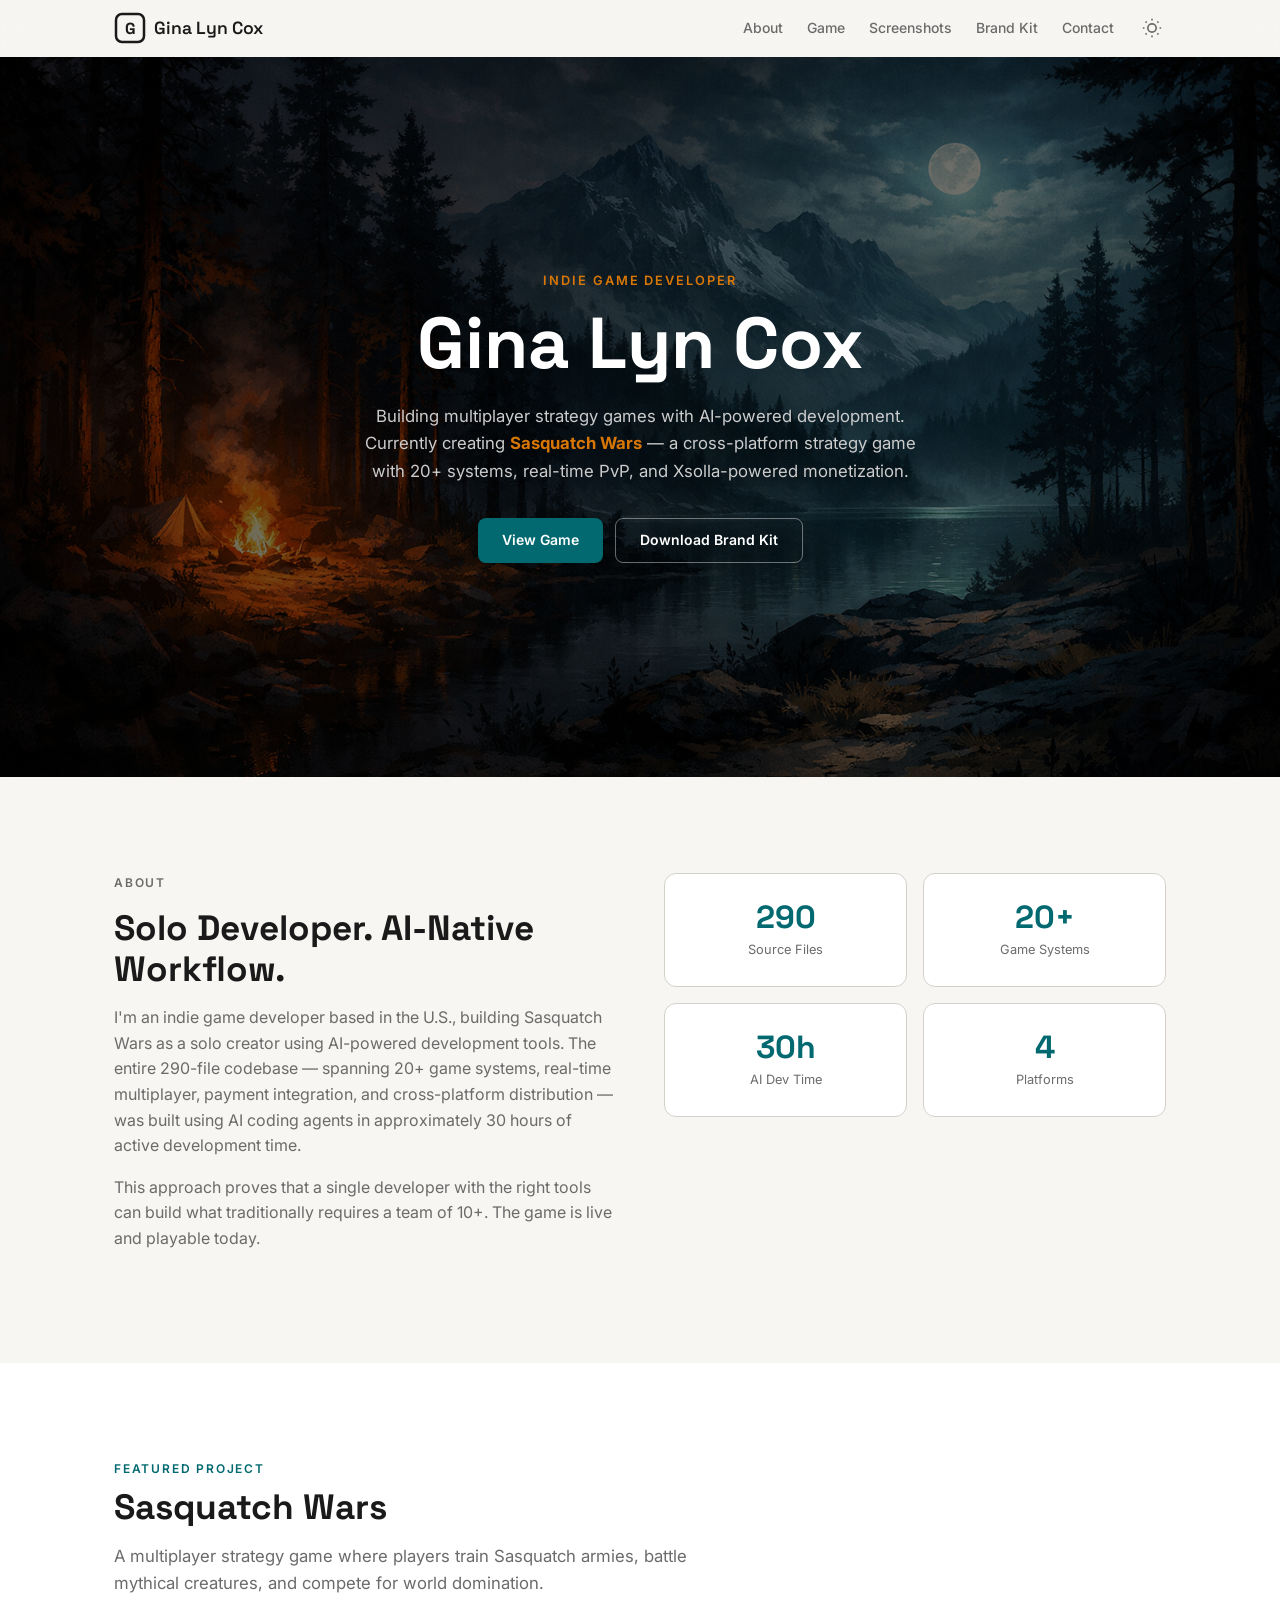
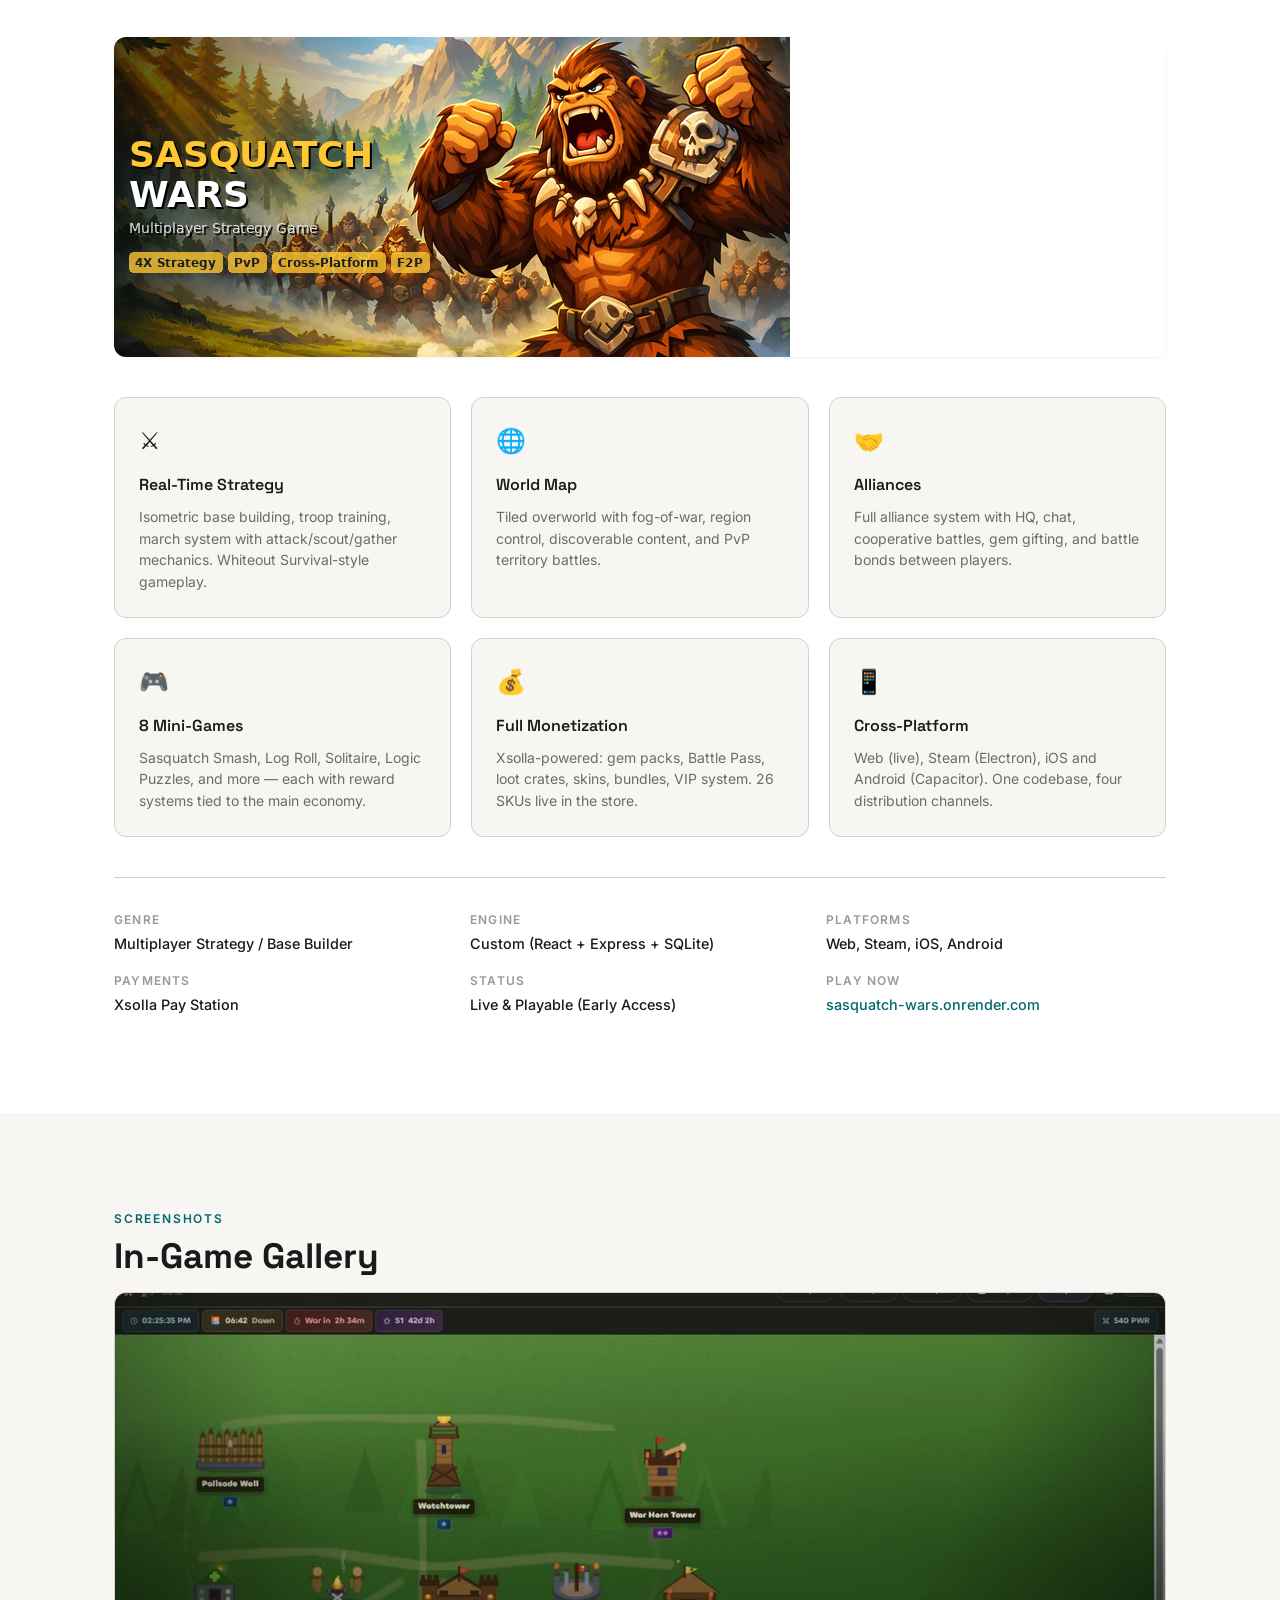
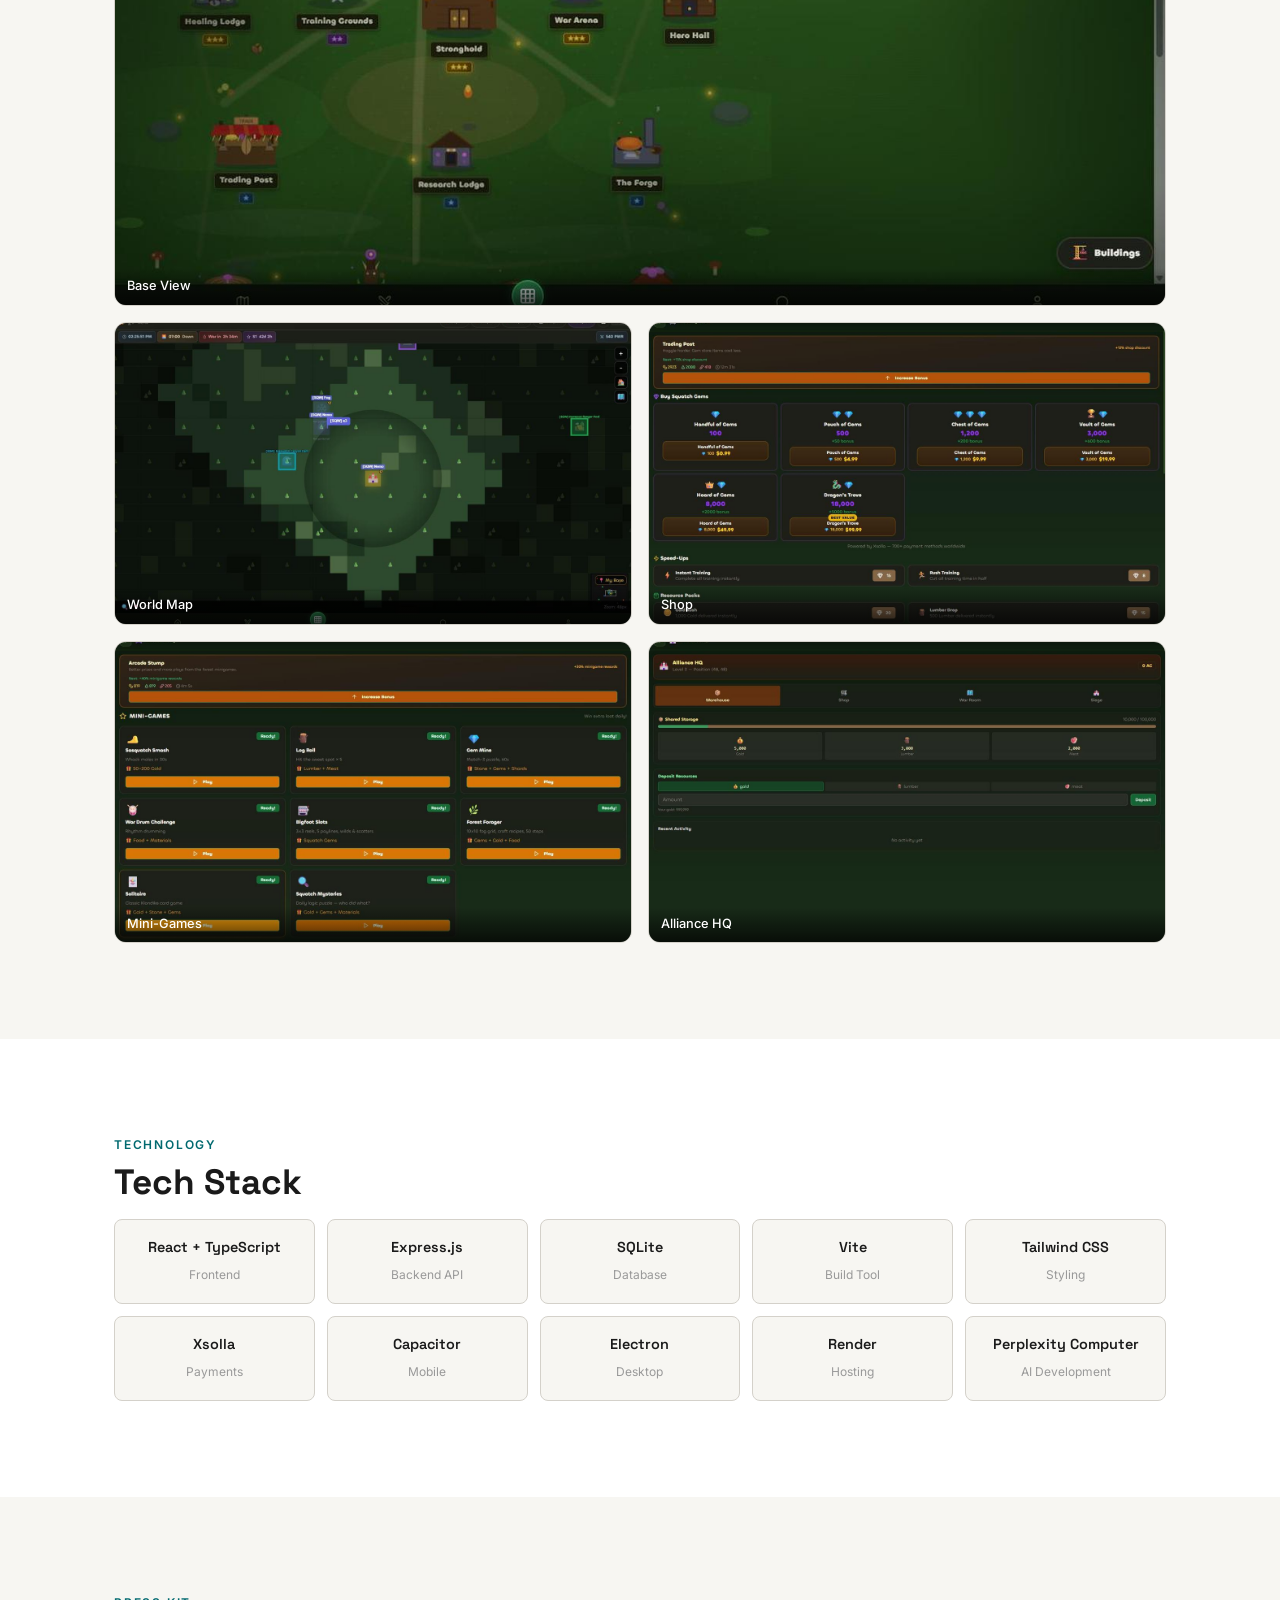
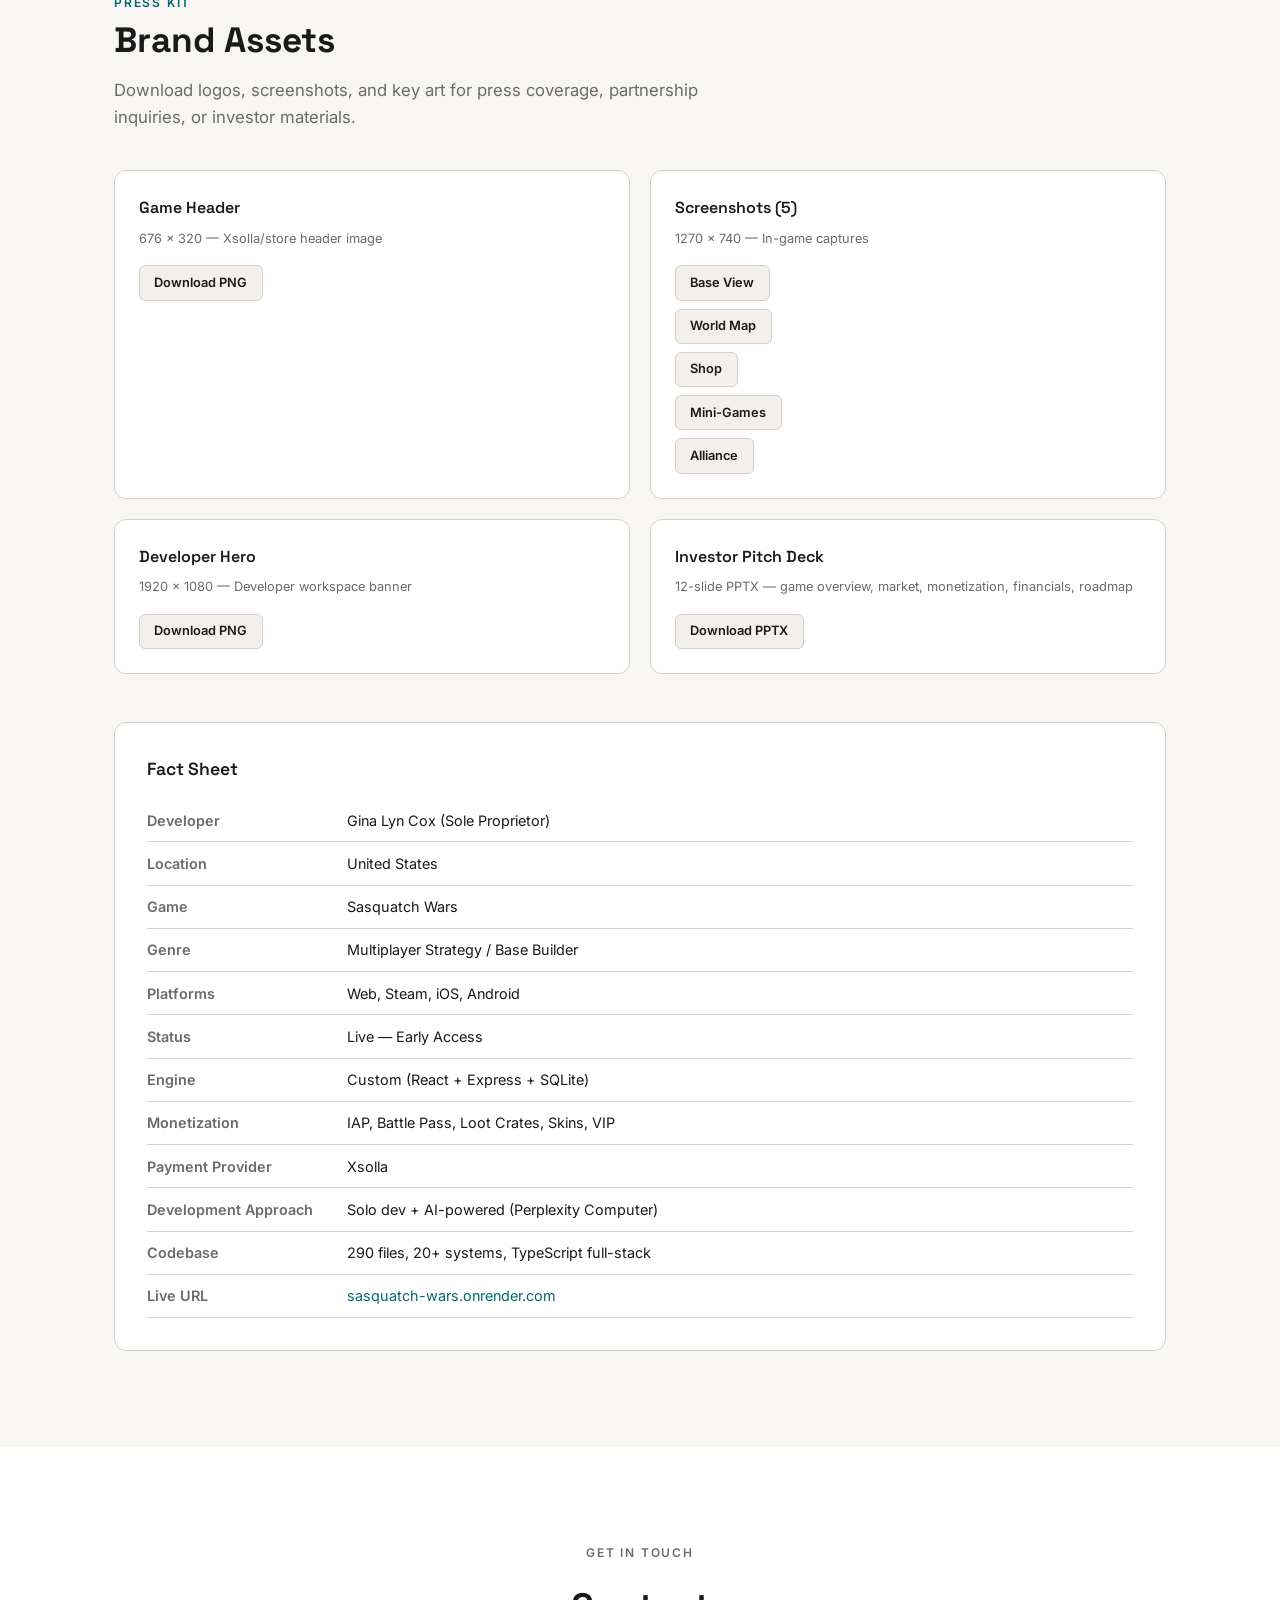
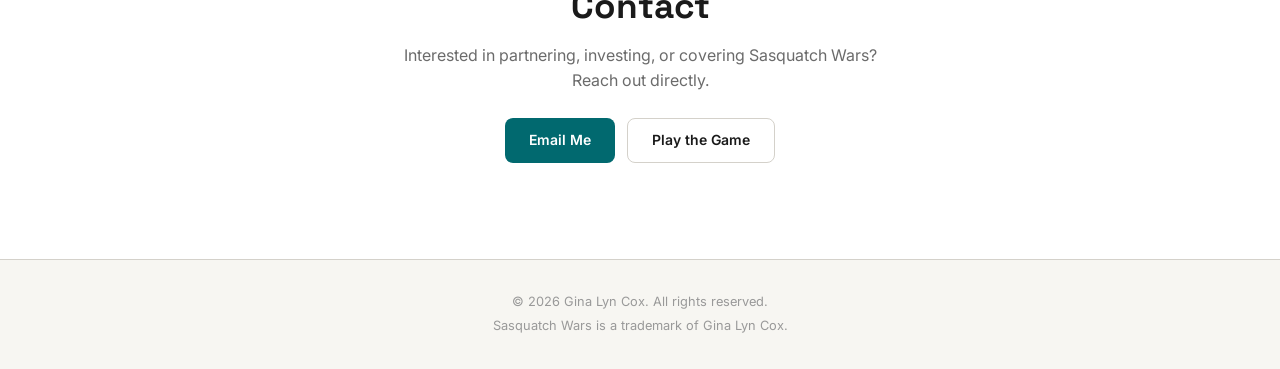
==== index.html @ 0f2174ca "Initial commit: Gina Lyn Cox developer page with brand kit and pitch deck" ====
<!DOCTYPE html>
<html lang="en" data-theme="dark">
<head>
  <meta charset="UTF-8">
  <meta name="viewport" content="width=device-width, initial-scale=1.0">
  <title>Gina Lyn Cox — Indie Game Developer</title>
  <meta name="description" content="Solo indie game developer building Sasquatch Wars — a multiplayer strategy game powered by AI-driven development. Press kit, brand assets, and game info.">
  <meta property="og:title" content="Gina Lyn Cox — Indie Game Developer">
  <meta property="og:description" content="Solo indie game developer building Sasquatch Wars — a multiplayer strategy game powered by AI-driven development.">
  <meta property="og:image" content="assets/hero.png">
  <meta property="og:type" content="website">
  <link rel="preconnect" href="https://fonts.googleapis.com">
  <link rel="preconnect" href="https://fonts.gstatic.com" crossorigin>
  <link href="https://fonts.googleapis.com/css2?family=Space+Grotesk:wght@400;500;600;700&family=Inter:wght@400;500;600&display=swap" rel="stylesheet">
  <link rel="stylesheet" href="style.css">
</head>
<body>

  <!-- Header -->
  <header class="header" id="header">
    <div class="header-inner">
      <a href="#" class="logo">
        <svg width="32" height="32" viewBox="0 0 32 32" fill="none" aria-label="Gina Lyn Cox logo">
          <rect x="2" y="2" width="28" height="28" rx="6" stroke="currentColor" stroke-width="2.5"/>
          <text x="16" y="22" text-anchor="middle" fill="currentColor" font-family="'Space Grotesk', sans-serif" font-weight="700" font-size="16">G</text>
        </svg>
        <span>Gina Lyn Cox</span>
      </a>
      <nav class="nav">
        <a href="#about">About</a>
        <a href="#game">Game</a>
        <a href="#screenshots">Screenshots</a>
        <a href="#brand">Brand Kit</a>
        <a href="#contact">Contact</a>
      </nav>
      <button class="theme-toggle" data-theme-toggle aria-label="Switch to light mode">
        <svg width="20" height="20" viewBox="0 0 24 24" fill="none" stroke="currentColor" stroke-width="2"><circle cx="12" cy="12" r="5"/><path d="M12 1v2M12 21v2M4.22 4.22l1.42 1.42M18.36 18.36l1.42 1.42M1 12h2M21 12h2M4.22 19.78l1.42-1.42M18.36 5.64l1.42-1.42"/></svg>
      </button>
      <button class="mobile-menu-btn" aria-label="Toggle menu" onclick="document.querySelector('.nav').classList.toggle('nav--open')">
        <svg width="24" height="24" viewBox="0 0 24 24" fill="none" stroke="currentColor" stroke-width="2"><path d="M3 12h18M3 6h18M3 18h18"/></svg>
      </button>
    </div>
  </header>

  <!-- Hero -->
  <section class="hero">
    <div class="hero-bg">
      <img src="assets/hero.png" alt="Game development workspace" loading="eager">
    </div>
    <div class="hero-content">
      <p class="hero-label">Indie Game Developer</p>
      <h1>Gina Lyn Cox</h1>
      <p class="hero-sub">Building multiplayer strategy games with AI-powered development. Currently creating <strong>Sasquatch Wars</strong> — a cross-platform strategy game with 20+ systems, real-time PvP, and Xsolla-powered monetization.</p>
      <div class="hero-actions">
        <a href="#game" class="btn btn-primary">View Game</a>
        <a href="#brand" class="btn btn-outline">Download Brand Kit</a>
      </div>
    </div>
  </section>

  <!-- About -->
  <section class="section" id="about">
    <div class="container">
      <div class="section-grid">
        <div>
          <p class="section-label">About</p>
          <h2>Solo Developer. AI-Native Workflow.</h2>
          <p>I'm an indie game developer based in the U.S., building Sasquatch Wars as a solo creator using AI-powered development tools. The entire 290-file codebase — spanning 20+ game systems, real-time multiplayer, payment integration, and cross-platform distribution — was built using AI coding agents in approximately 30 hours of active development time.</p>
          <p>This approach proves that a single developer with the right tools can build what traditionally requires a team of 10+. The game is live and playable today.</p>
        </div>
        <div class="stats-grid">
          <div class="stat-card">
            <span class="stat-number">290</span>
            <span class="stat-label">Source Files</span>
          </div>
          <div class="stat-card">
            <span class="stat-number">20+</span>
            <span class="stat-label">Game Systems</span>
          </div>
          <div class="stat-card">
            <span class="stat-number">30h</span>
            <span class="stat-label">AI Dev Time</span>
          </div>
          <div class="stat-card">
            <span class="stat-number">4</span>
            <span class="stat-label">Platforms</span>
          </div>
        </div>
      </div>
    </div>
  </section>

  <!-- Game -->
  <section class="section section--alt" id="game">
    <div class="container">
      <p class="section-label">Featured Project</p>
      <h2>Sasquatch Wars</h2>
      <p class="section-intro">A multiplayer strategy game where players train Sasquatch armies, battle mythical creatures, and compete for world domination.</p>

      <div class="game-header-img">
        <img src="assets/game-header.png" alt="Sasquatch Wars header art" loading="lazy">
      </div>

      <div class="features-grid">
        <div class="feature-card">
          <div class="feature-icon">&#9876;</div>
          <h3>Real-Time Strategy</h3>
          <p>Isometric base building, troop training, march system with attack/scout/gather mechanics. Whiteout Survival-style gameplay.</p>
        </div>
        <div class="feature-card">
          <div class="feature-icon">&#127760;</div>
          <h3>World Map</h3>
          <p>Tiled overworld with fog-of-war, region control, discoverable content, and PvP territory battles.</p>
        </div>
        <div class="feature-card">
          <div class="feature-icon">&#129309;</div>
          <h3>Alliances</h3>
          <p>Full alliance system with HQ, chat, cooperative battles, gem gifting, and battle bonds between players.</p>
        </div>
        <div class="feature-card">
          <div class="feature-icon">&#127918;</div>
          <h3>8 Mini-Games</h3>
          <p>Sasquatch Smash, Log Roll, Solitaire, Logic Puzzles, and more — each with reward systems tied to the main economy.</p>
        </div>
        <div class="feature-card">
          <div class="feature-icon">&#128176;</div>
          <h3>Full Monetization</h3>
          <p>Xsolla-powered: gem packs, Battle Pass, loot crates, skins, bundles, VIP system. 26 SKUs live in the store.</p>
        </div>
        <div class="feature-card">
          <div class="feature-icon">&#128241;</div>
          <h3>Cross-Platform</h3>
          <p>Web (live), Steam (Electron), iOS and Android (Capacitor). One codebase, four distribution channels.</p>
        </div>
      </div>

      <div class="game-meta">
        <div class="meta-item">
          <span class="meta-label">Genre</span>
          <span>Multiplayer Strategy / Base Builder</span>
        </div>
        <div class="meta-item">
          <span class="meta-label">Engine</span>
          <span>Custom (React + Express + SQLite)</span>
        </div>
        <div class="meta-item">
          <span class="meta-label">Platforms</span>
          <span>Web, Steam, iOS, Android</span>
        </div>
        <div class="meta-item">
          <span class="meta-label">Payments</span>
          <span>Xsolla Pay Station</span>
        </div>
        <div class="meta-item">
          <span class="meta-label">Status</span>
          <span>Live &amp; Playable (Early Access)</span>
        </div>
        <div class="meta-item">
          <span class="meta-label">Play Now</span>
          <a href="https://sasquatch-wars.onrender.com" target="_blank" rel="noopener">sasquatch-wars.onrender.com</a>
        </div>
      </div>
    </div>
  </section>

  <!-- Screenshots -->
  <section class="section" id="screenshots">
    <div class="container">
      <p class="section-label">Screenshots</p>
      <h2>In-Game Gallery</h2>
      <div class="screenshot-grid">
        <div class="screenshot-item screenshot-item--large">
          <img src="assets/xsolla-screenshot-base.png" alt="Isometric base view with buildings" loading="lazy">
          <span class="screenshot-caption">Base View</span>
        </div>
        <div class="screenshot-item">
          <img src="assets/xsolla-screenshot-worldmap.png" alt="World map with fog of war" loading="lazy">
          <span class="screenshot-caption">World Map</span>
        </div>
        <div class="screenshot-item">
          <img src="assets/xsolla-screenshot-shop.png" alt="In-game shop with gem packs" loading="lazy">
          <span class="screenshot-caption">Shop</span>
        </div>
        <div class="screenshot-item">
          <img src="assets/xsolla-screenshot-minigames.png" alt="Mini-games hub" loading="lazy">
          <span class="screenshot-caption">Mini-Games</span>
        </div>
        <div class="screenshot-item">
          <img src="assets/xsolla-screenshot-alliance.png" alt="Alliance headquarters panel" loading="lazy">
          <span class="screenshot-caption">Alliance HQ</span>
        </div>
      </div>
    </div>
  </section>

  <!-- Tech Stack -->
  <section class="section section--alt" id="tech">
    <div class="container">
      <p class="section-label">Technology</p>
      <h2>Tech Stack</h2>
      <div class="tech-grid">
        <div class="tech-item">
          <span class="tech-name">React + TypeScript</span>
          <span class="tech-role">Frontend</span>
        </div>
        <div class="tech-item">
          <span class="tech-name">Express.js</span>
          <span class="tech-role">Backend API</span>
        </div>
        <div class="tech-item">
          <span class="tech-name">SQLite</span>
          <span class="tech-role">Database</span>
        </div>
        <div class="tech-item">
          <span class="tech-name">Vite</span>
          <span class="tech-role">Build Tool</span>
        </div>
        <div class="tech-item">
          <span class="tech-name">Tailwind CSS</span>
          <span class="tech-role">Styling</span>
        </div>
        <div class="tech-item">
          <span class="tech-name">Xsolla</span>
          <span class="tech-role">Payments</span>
        </div>
        <div class="tech-item">
          <span class="tech-name">Capacitor</span>
          <span class="tech-role">Mobile</span>
        </div>
        <div class="tech-item">
          <span class="tech-name">Electron</span>
          <span class="tech-role">Desktop</span>
        </div>
        <div class="tech-item">
          <span class="tech-name">Render</span>
          <span class="tech-role">Hosting</span>
        </div>
        <div class="tech-item">
          <span class="tech-name">Perplexity Computer</span>
          <span class="tech-role">AI Development</span>
        </div>
      </div>
    </div>
  </section>

  <!-- Brand Kit -->
  <section class="section" id="brand">
    <div class="container">
      <p class="section-label">Press Kit</p>
      <h2>Brand Assets</h2>
      <p class="section-intro">Download logos, screenshots, and key art for press coverage, partnership inquiries, or investor materials.</p>

      <div class="brand-grid">
        <div class="brand-card">
          <h3>Game Header</h3>
          <p>676 x 320 — Xsolla/store header image</p>
          <a href="assets/game-header.png" download class="btn btn-sm">Download PNG</a>
        </div>
        <div class="brand-card">
          <h3>Screenshots (5)</h3>
          <p>1270 x 740 — In-game captures</p>
          <a href="assets/xsolla-screenshot-base.png" download class="btn btn-sm">Base View</a>
          <a href="assets/xsolla-screenshot-worldmap.png" download class="btn btn-sm">World Map</a>
          <a href="assets/xsolla-screenshot-shop.png" download class="btn btn-sm">Shop</a>
          <a href="assets/xsolla-screenshot-minigames.png" download class="btn btn-sm">Mini-Games</a>
          <a href="assets/xsolla-screenshot-alliance.png" download class="btn btn-sm">Alliance</a>
        </div>
        <div class="brand-card">
          <h3>Developer Hero</h3>
          <p>1920 x 1080 — Developer workspace banner</p>
          <a href="assets/hero.png" download class="btn btn-sm">Download PNG</a>
        </div>
        <div class="brand-card brand-card--highlight">
          <h3>Investor Pitch Deck</h3>
          <p>12-slide PPTX — game overview, market, monetization, financials, roadmap</p>
          <a href="assets/sasquatch-wars-pitch-deck.pptx" download class="btn btn-sm">Download PPTX</a>
        </div>
      </div>

      <div class="fact-sheet">
        <h3>Fact Sheet</h3>
        <table>
          <tr><td>Developer</td><td>Gina Lyn Cox (Sole Proprietor)</td></tr>
          <tr><td>Location</td><td>United States</td></tr>
          <tr><td>Game</td><td>Sasquatch Wars</td></tr>
          <tr><td>Genre</td><td>Multiplayer Strategy / Base Builder</td></tr>
          <tr><td>Platforms</td><td>Web, Steam, iOS, Android</td></tr>
          <tr><td>Status</td><td>Live — Early Access</td></tr>
          <tr><td>Engine</td><td>Custom (React + Express + SQLite)</td></tr>
          <tr><td>Monetization</td><td>IAP, Battle Pass, Loot Crates, Skins, VIP</td></tr>
          <tr><td>Payment Provider</td><td>Xsolla</td></tr>
          <tr><td>Development Approach</td><td>Solo dev + AI-powered (Perplexity Computer)</td></tr>
          <tr><td>Codebase</td><td>290 files, 20+ systems, TypeScript full-stack</td></tr>
          <tr><td>Live URL</td><td><a href="https://sasquatch-wars.onrender.com" target="_blank">sasquatch-wars.onrender.com</a></td></tr>
        </table>
      </div>
    </div>
  </section>

  <!-- Contact -->
  <section class="section section--alt" id="contact">
    <div class="container contact-section">
      <p class="section-label">Get In Touch</p>
      <h2>Contact</h2>
      <p>Interested in partnering, investing, or covering Sasquatch Wars? Reach out directly.</p>
      <div class="contact-links">
        <a href="mailto:gina.lyn.cox@gmail.com" class="btn btn-primary">Email Me</a>
        <a href="https://sasquatch-wars.onrender.com" target="_blank" class="btn btn-outline">Play the Game</a>
      </div>
    </div>
  </section>

  <!-- Footer -->
  <footer class="footer">
    <div class="container footer-inner">
      <p>&copy; 2026 Gina Lyn Cox. All rights reserved.</p>
      <p class="footer-sub">Sasquatch Wars is a trademark of Gina Lyn Cox.</p>
    </div>
  </footer>

  <script>
    // Theme toggle
    (function () {
      const t = document.querySelector('[data-theme-toggle]'),
        r = document.documentElement;
      let d = matchMedia('(prefers-color-scheme:dark)').matches ? 'dark' : 'light';
      r.setAttribute('data-theme', d);
      t && t.addEventListener('click', () => {
        d = d === 'dark' ? 'light' : 'dark';
        r.setAttribute('data-theme', d);
        t.setAttribute('aria-label', 'Switch to ' + (d === 'dark' ? 'light' : 'dark') + ' mode');
        t.innerHTML = d === 'dark'
          ? '<svg width="20" height="20" viewBox="0 0 24 24" fill="none" stroke="currentColor" stroke-width="2"><circle cx="12" cy="12" r="5"/><path d="M12 1v2M12 21v2M4.22 4.22l1.42 1.42M18.36 18.36l1.42 1.42M1 12h2M21 12h2M4.22 19.78l1.42-1.42M18.36 5.64l1.42-1.42"/></svg>'
          : '<svg width="20" height="20" viewBox="0 0 24 24" fill="none" stroke="currentColor" stroke-width="2"><path d="M21 12.79A9 9 0 1 1 11.21 3 7 7 0 0 0 21 12.79z"/></svg>';
      });
    })();

    // Smooth scroll for nav links
    document.querySelectorAll('a[href^="#"]').forEach(a => {
      a.addEventListener('click', e => {
        e.preventDefault();
        const target = document.querySelector(a.getAttribute('href'));
        if (target) {
          target.scrollIntoView({ behavior: 'smooth' });
          document.querySelector('.nav').classList.remove('nav--open');
        }
      });
    });

    // Header scroll effect
    let lastScroll = 0;
    window.addEventListener('scroll', () => {
      const header = document.getElementById('header');
      const scroll = window.scrollY;
      header.classList.toggle('header--scrolled', scroll > 50);
      header.classList.toggle('header--hidden', scroll > 300 && scroll > lastScroll);
      lastScroll = scroll;
    });
  </script>
</body>
</html>
---- style.css ----
/* === BASE RESET === */
*, *::before, *::after { box-sizing: border-box; margin: 0; padding: 0; }

:root,
[data-theme="light"] {
  --color-bg: #f7f6f2;
  --color-surface: #ffffff;
  --color-surface-2: #f3f0ec;
  --color-border: #d4d1ca;
  --color-text: #1a1a1a;
  --color-text-muted: #6b6b6b;
  --color-text-faint: #999;
  --color-primary: #01696f;
  --color-primary-hover: #0c4e54;
  --color-primary-text: #ffffff;
  --color-accent: #d97706;
  --hero-overlay: rgba(0,0,0,0.55);
  --card-shadow: 0 1px 3px rgba(0,0,0,0.06);
  --font-display: 'Space Grotesk', sans-serif;
  --font-body: 'Inter', sans-serif;
}

[data-theme="dark"] {
  --color-bg: #0f0f0f;
  --color-surface: #1a1a1a;
  --color-surface-2: #222;
  --color-border: #333;
  --color-text: #e5e5e5;
  --color-text-muted: #999;
  --color-text-faint: #666;
  --color-primary: #4f98a3;
  --color-primary-hover: #3a7d88;
  --color-primary-text: #0f0f0f;
  --color-accent: #f59e0b;
  --hero-overlay: rgba(0,0,0,0.7);
  --card-shadow: 0 1px 3px rgba(0,0,0,0.3);
}

html {
  scroll-behavior: smooth;
  scroll-padding-top: 5rem;
  -webkit-font-smoothing: antialiased;
}

body {
  font-family: var(--font-body);
  font-size: 1rem;
  line-height: 1.6;
  color: var(--color-text);
  background: var(--color-bg);
}

a { color: var(--color-primary); text-decoration: none; }
a:hover { color: var(--color-primary-hover); }
img { display: block; max-width: 100%; height: auto; }

/* === LAYOUT === */
.container {
  max-width: 1100px;
  margin: 0 auto;
  padding: 0 1.5rem;
}

.section {
  padding: clamp(3rem, 8vw, 6rem) 0;
}

.section--alt {
  background: var(--color-surface);
}

/* === HEADER === */
.header {
  position: sticky;
  top: 0;
  z-index: 100;
  background: color-mix(in srgb, var(--color-bg) 90%, transparent);
  backdrop-filter: blur(12px);
  border-bottom: 1px solid transparent;
  transition: transform 0.3s cubic-bezier(0.16, 1, 0.3, 1), border-color 0.3s;
}
.header--scrolled { border-bottom-color: var(--color-border); }
.header--hidden { transform: translateY(-100%); }

.header-inner {
  max-width: 1100px;
  margin: 0 auto;
  padding: 0.75rem 1.5rem;
  display: flex;
  align-items: center;
  gap: 1.5rem;
}

.logo {
  display: flex;
  align-items: center;
  gap: 0.5rem;
  font-family: var(--font-display);
  font-weight: 600;
  font-size: 1.1rem;
  color: var(--color-text);
  text-decoration: none;
}
.logo svg { flex-shrink: 0; }

.nav {
  display: flex;
  gap: 1.5rem;
  margin-left: auto;
}
.nav a {
  font-size: 0.875rem;
  font-weight: 500;
  color: var(--color-text-muted);
  transition: color 0.18s;
}
.nav a:hover { color: var(--color-text); }

.theme-toggle {
  background: none;
  border: none;
  cursor: pointer;
  color: var(--color-text-muted);
  padding: 0.25rem;
  display: flex;
  transition: color 0.18s;
}
.theme-toggle:hover { color: var(--color-text); }

.mobile-menu-btn {
  display: none;
  background: none;
  border: none;
  cursor: pointer;
  color: var(--color-text-muted);
  padding: 0.25rem;
}

/* === HERO === */
.hero {
  position: relative;
  min-height: 80vh;
  display: flex;
  align-items: center;
  overflow: hidden;
}
.hero-bg {
  position: absolute;
  inset: 0;
}
.hero-bg img {
  width: 100%;
  height: 100%;
  object-fit: cover;
}
.hero-bg::after {
  content: '';
  position: absolute;
  inset: 0;
  background: var(--hero-overlay);
}
.hero-content {
  position: relative;
  z-index: 1;
  max-width: 680px;
  padding: clamp(2rem, 6vw, 5rem) 1.5rem;
  margin: 0 auto;
  text-align: center;
  color: #f5f5f5;
}
.hero-label {
  font-size: 0.8rem;
  font-weight: 600;
  letter-spacing: 0.15em;
  text-transform: uppercase;
  color: var(--color-accent);
  margin-bottom: 0.75rem;
}
.hero h1 {
  font-family: var(--font-display);
  font-size: clamp(2.5rem, 1.5rem + 4vw, 4.5rem);
  font-weight: 700;
  line-height: 1.1;
  margin-bottom: 1.25rem;
  color: #fff;
}
.hero-sub {
  font-size: 1.05rem;
  line-height: 1.65;
  color: #ccc;
  max-width: 560px;
  margin: 0 auto 2rem;
}
.hero-sub strong { color: var(--color-accent); }
.hero-actions {
  display: flex;
  gap: 0.75rem;
  justify-content: center;
  flex-wrap: wrap;
}

/* === BUTTONS === */
.btn {
  display: inline-flex;
  align-items: center;
  gap: 0.5rem;
  padding: 0.65rem 1.5rem;
  border-radius: 0.5rem;
  font-size: 0.875rem;
  font-weight: 600;
  text-decoration: none;
  transition: all 0.18s cubic-bezier(0.16, 1, 0.3, 1);
  cursor: pointer;
  border: none;
}
.btn-primary {
  background: var(--color-primary);
  color: var(--color-primary-text);
}
.btn-primary:hover {
  background: var(--color-primary-hover);
  color: var(--color-primary-text);
  transform: translateY(-1px);
}
.btn-outline {
  background: transparent;
  color: #fff;
  border: 1.5px solid rgba(255,255,255,0.4);
}
.btn-outline:hover {
  background: rgba(255,255,255,0.1);
  border-color: rgba(255,255,255,0.7);
  color: #fff;
}

/* Non-hero outline buttons */
.section .btn-outline,
.brand-card .btn-outline {
  color: var(--color-text);
  border-color: var(--color-border);
}
.section .btn-outline:hover {
  background: var(--color-surface-2);
  color: var(--color-text);
}

.btn-sm {
  padding: 0.4rem 0.9rem;
  font-size: 0.8rem;
  border-radius: 0.375rem;
  background: var(--color-surface-2);
  color: var(--color-text);
  border: 1px solid var(--color-border);
}
.btn-sm:hover {
  background: var(--color-primary);
  color: var(--color-primary-text);
  border-color: var(--color-primary);
}

/* === SECTION TYPOGRAPHY === */
.section-label {
  font-size: 0.75rem;
  font-weight: 600;
  letter-spacing: 0.15em;
  text-transform: uppercase;
  color: var(--color-primary);
  margin-bottom: 0.5rem;
}
.section h2 {
  font-family: var(--font-display);
  font-size: clamp(1.5rem, 1.2rem + 1.25vw, 2.25rem);
  font-weight: 700;
  line-height: 1.15;
  margin-bottom: 1rem;
}
.section-intro {
  font-size: 1.05rem;
  color: var(--color-text-muted);
  max-width: 640px;
  margin-bottom: 2.5rem;
}

/* === ABOUT GRID === */
.section-grid {
  display: grid;
  grid-template-columns: 1fr 1fr;
  gap: 3rem;
  align-items: start;
}
.section-grid p {
  color: var(--color-text-muted);
  margin-bottom: 1rem;
  max-width: 52ch;
}

.stats-grid {
  display: grid;
  grid-template-columns: 1fr 1fr;
  gap: 1rem;
}
.stat-card {
  background: var(--color-surface);
  border: 1px solid var(--color-border);
  border-radius: 0.75rem;
  padding: 1.5rem;
  text-align: center;
}
.stat-number {
  display: block;
  font-family: var(--font-display);
  font-size: 2rem;
  font-weight: 700;
  color: var(--color-primary);
  line-height: 1.2;
}
.stat-label {
  font-size: 0.8rem;
  color: var(--color-text-muted);
  margin-top: 0.25rem;
}

/* === GAME SECTION === */
.game-header-img {
  border-radius: 0.75rem;
  overflow: hidden;
  margin-bottom: 2.5rem;
  box-shadow: var(--card-shadow);
}

.features-grid {
  display: grid;
  grid-template-columns: repeat(3, 1fr);
  gap: 1.25rem;
  margin-bottom: 2.5rem;
}
.feature-card {
  background: var(--color-bg);
  border: 1px solid var(--color-border);
  border-radius: 0.75rem;
  padding: 1.5rem;
}
.feature-icon {
  font-size: 1.5rem;
  margin-bottom: 0.75rem;
}
.feature-card h3 {
  font-family: var(--font-display);
  font-size: 1rem;
  font-weight: 600;
  margin-bottom: 0.5rem;
}
.feature-card p {
  font-size: 0.875rem;
  color: var(--color-text-muted);
  line-height: 1.55;
}

.game-meta {
  display: grid;
  grid-template-columns: repeat(3, 1fr);
  gap: 1rem;
  padding-top: 2rem;
  border-top: 1px solid var(--color-border);
}
.meta-item {
  display: flex;
  flex-direction: column;
  gap: 0.2rem;
}
.meta-label {
  font-size: 0.75rem;
  font-weight: 600;
  text-transform: uppercase;
  letter-spacing: 0.1em;
  color: var(--color-text-faint);
}
.meta-item span:last-child,
.meta-item a {
  font-size: 0.9rem;
  font-weight: 500;
}

/* === SCREENSHOTS === */
.screenshot-grid {
  display: grid;
  grid-template-columns: repeat(2, 1fr);
  gap: 1rem;
}
.screenshot-item {
  position: relative;
  border-radius: 0.75rem;
  overflow: hidden;
  border: 1px solid var(--color-border);
  transition: transform 0.25s cubic-bezier(0.16, 1, 0.3, 1);
}
.screenshot-item:hover { transform: scale(1.02); }
.screenshot-item--large {
  grid-column: span 2;
}
.screenshot-caption {
  position: absolute;
  bottom: 0;
  left: 0;
  right: 0;
  padding: 0.5rem 0.75rem;
  background: linear-gradient(transparent, rgba(0,0,0,0.7));
  color: #fff;
  font-size: 0.8rem;
  font-weight: 500;
}

/* === TECH GRID === */
.tech-grid {
  display: grid;
  grid-template-columns: repeat(5, 1fr);
  gap: 0.75rem;
}
.tech-item {
  background: var(--color-bg);
  border: 1px solid var(--color-border);
  border-radius: 0.5rem;
  padding: 1rem;
  text-align: center;
}
.tech-name {
  display: block;
  font-family: var(--font-display);
  font-weight: 600;
  font-size: 0.9rem;
  margin-bottom: 0.15rem;
}
.tech-role {
  font-size: 0.75rem;
  color: var(--color-text-faint);
}

/* === BRAND KIT === */
.brand-grid {
  display: grid;
  grid-template-columns: repeat(2, 1fr);
  gap: 1.25rem;
  margin-bottom: 3rem;
}
.brand-card--highlight {
  border-color: var(--color-primary);
  background: color-mix(in srgb, var(--color-primary) 5%, var(--color-surface));
}
.brand-card {
  background: var(--color-surface);
  border: 1px solid var(--color-border);
  border-radius: 0.75rem;
  padding: 1.5rem;
  display: flex;
  flex-direction: column;
  gap: 0.5rem;
}
.brand-card h3 {
  font-family: var(--font-display);
  font-size: 1rem;
  font-weight: 600;
}
.brand-card p {
  font-size: 0.8rem;
  color: var(--color-text-muted);
  margin-bottom: 0.5rem;
}
.brand-card .btn-sm { align-self: flex-start; }

/* === FACT SHEET === */
.fact-sheet {
  background: var(--color-surface);
  border: 1px solid var(--color-border);
  border-radius: 0.75rem;
  padding: 2rem;
}
.fact-sheet h3 {
  font-family: var(--font-display);
  font-size: 1.1rem;
  font-weight: 600;
  margin-bottom: 1rem;
}
.fact-sheet table { width: 100%; border-collapse: collapse; }
.fact-sheet td {
  padding: 0.6rem 0;
  border-bottom: 1px solid var(--color-border);
  font-size: 0.9rem;
}
.fact-sheet td:first-child {
  font-weight: 600;
  width: 200px;
  color: var(--color-text-muted);
}

/* === CONTACT === */
.contact-section { text-align: center; }
.contact-section p { color: var(--color-text-muted); margin-bottom: 1.5rem; max-width: 480px; margin-left: auto; margin-right: auto; }
.contact-links { display: flex; gap: 0.75rem; justify-content: center; }
.contact-links .btn-outline {
  color: var(--color-text);
  border-color: var(--color-border);
}
.contact-links .btn-outline:hover {
  background: var(--color-surface-2);
  color: var(--color-text);
}

/* === FOOTER === */
.footer {
  padding: 2rem 0;
  border-top: 1px solid var(--color-border);
}
.footer-inner {
  text-align: center;
  font-size: 0.8rem;
  color: var(--color-text-faint);
}
.footer-sub { margin-top: 0.25rem; }

/* === MOBILE === */
@media (max-width: 768px) {
  .nav {
    display: none;
    position: absolute;
    top: 100%;
    left: 0;
    right: 0;
    background: var(--color-bg);
    border-bottom: 1px solid var(--color-border);
    flex-direction: column;
    padding: 1rem 1.5rem;
    gap: 0.75rem;
  }
  .nav--open { display: flex; }
  .mobile-menu-btn { display: flex; margin-left: auto; }

  .section-grid { grid-template-columns: 1fr; gap: 2rem; }
  .features-grid { grid-template-columns: 1fr; }
  .game-meta { grid-template-columns: 1fr 1fr; }
  .tech-grid { grid-template-columns: repeat(2, 1fr); }
  .brand-grid { grid-template-columns: 1fr; }
  .screenshot-grid { grid-template-columns: 1fr; }
  .screenshot-item--large { grid-column: span 1; }
  .stats-grid { grid-template-columns: 1fr 1fr; }

  .hero { min-height: 70vh; }
  .hero h1 { font-size: clamp(2rem, 1.2rem + 4vw, 3rem); }
}

@media (max-width: 480px) {
  .tech-grid { grid-template-columns: 1fr 1fr; }
  .game-meta { grid-template-columns: 1fr; }
  .fact-sheet td:first-child { width: 120px; }
}
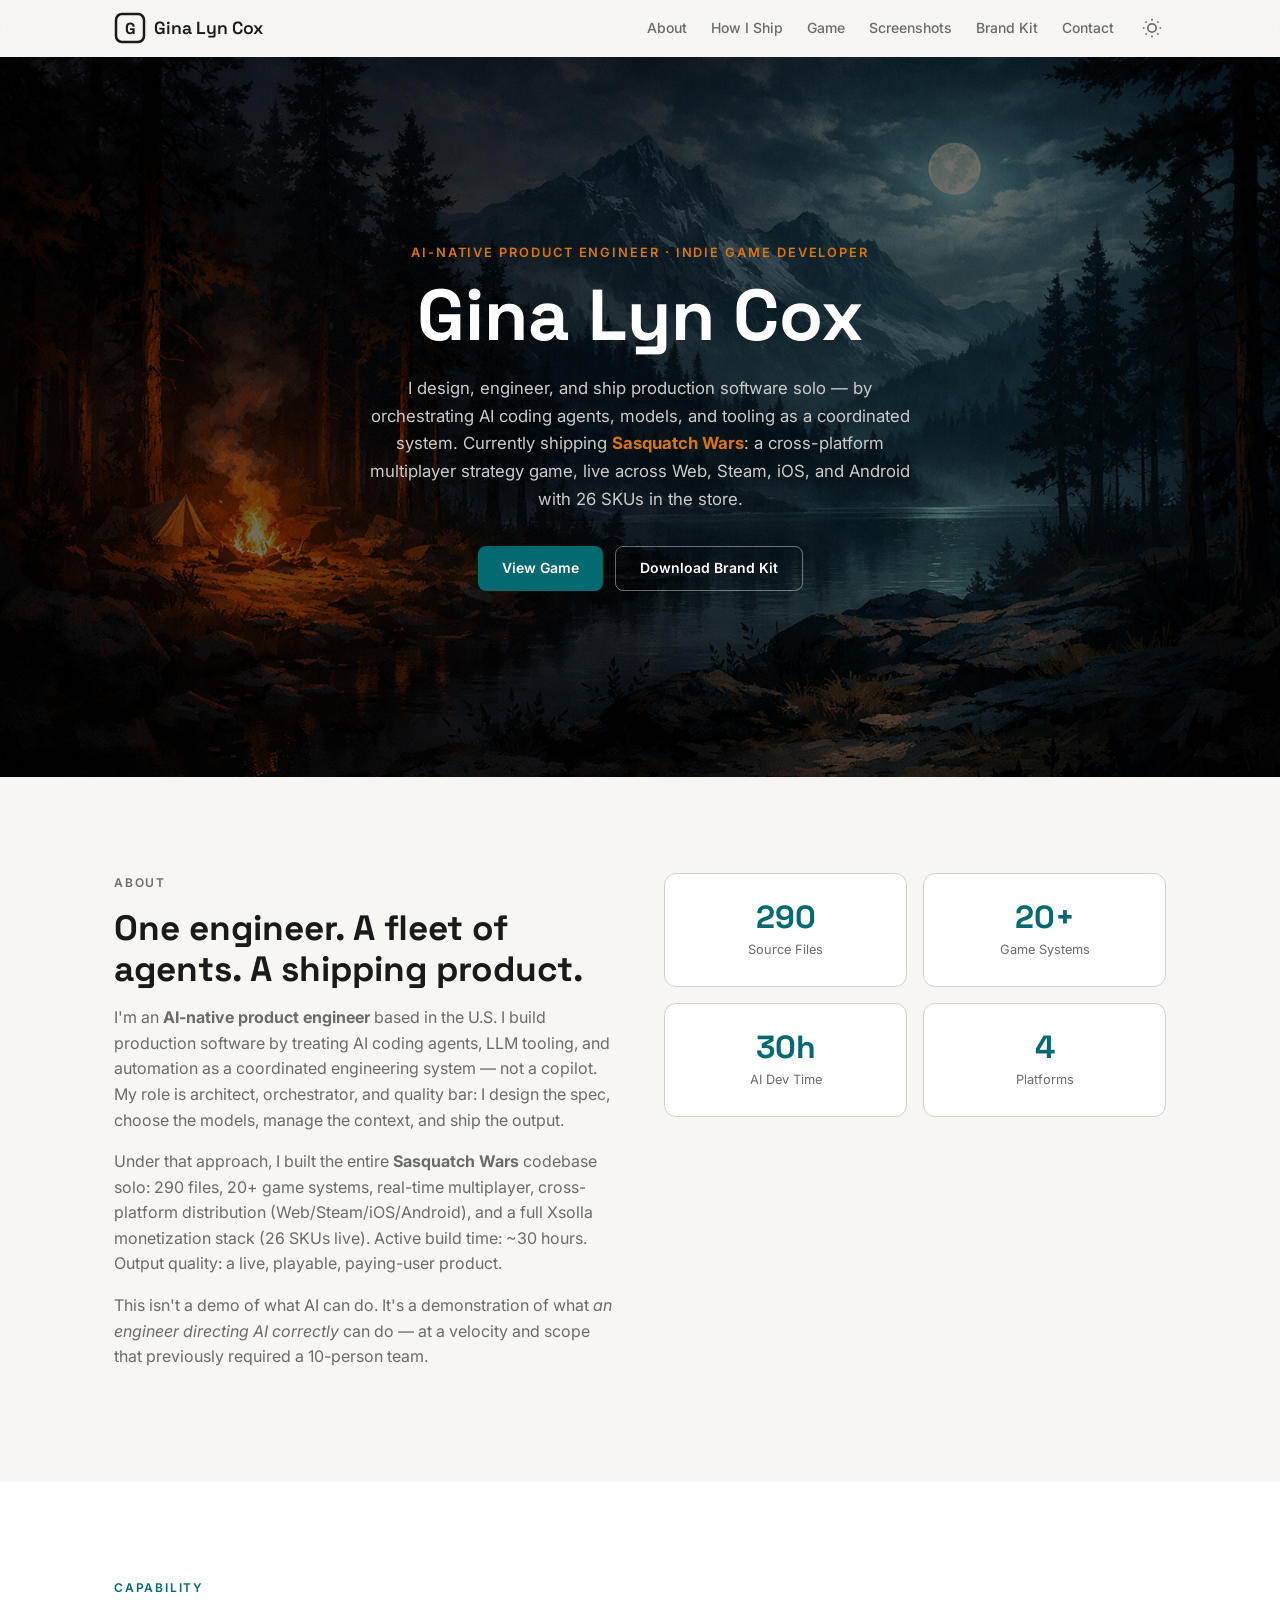
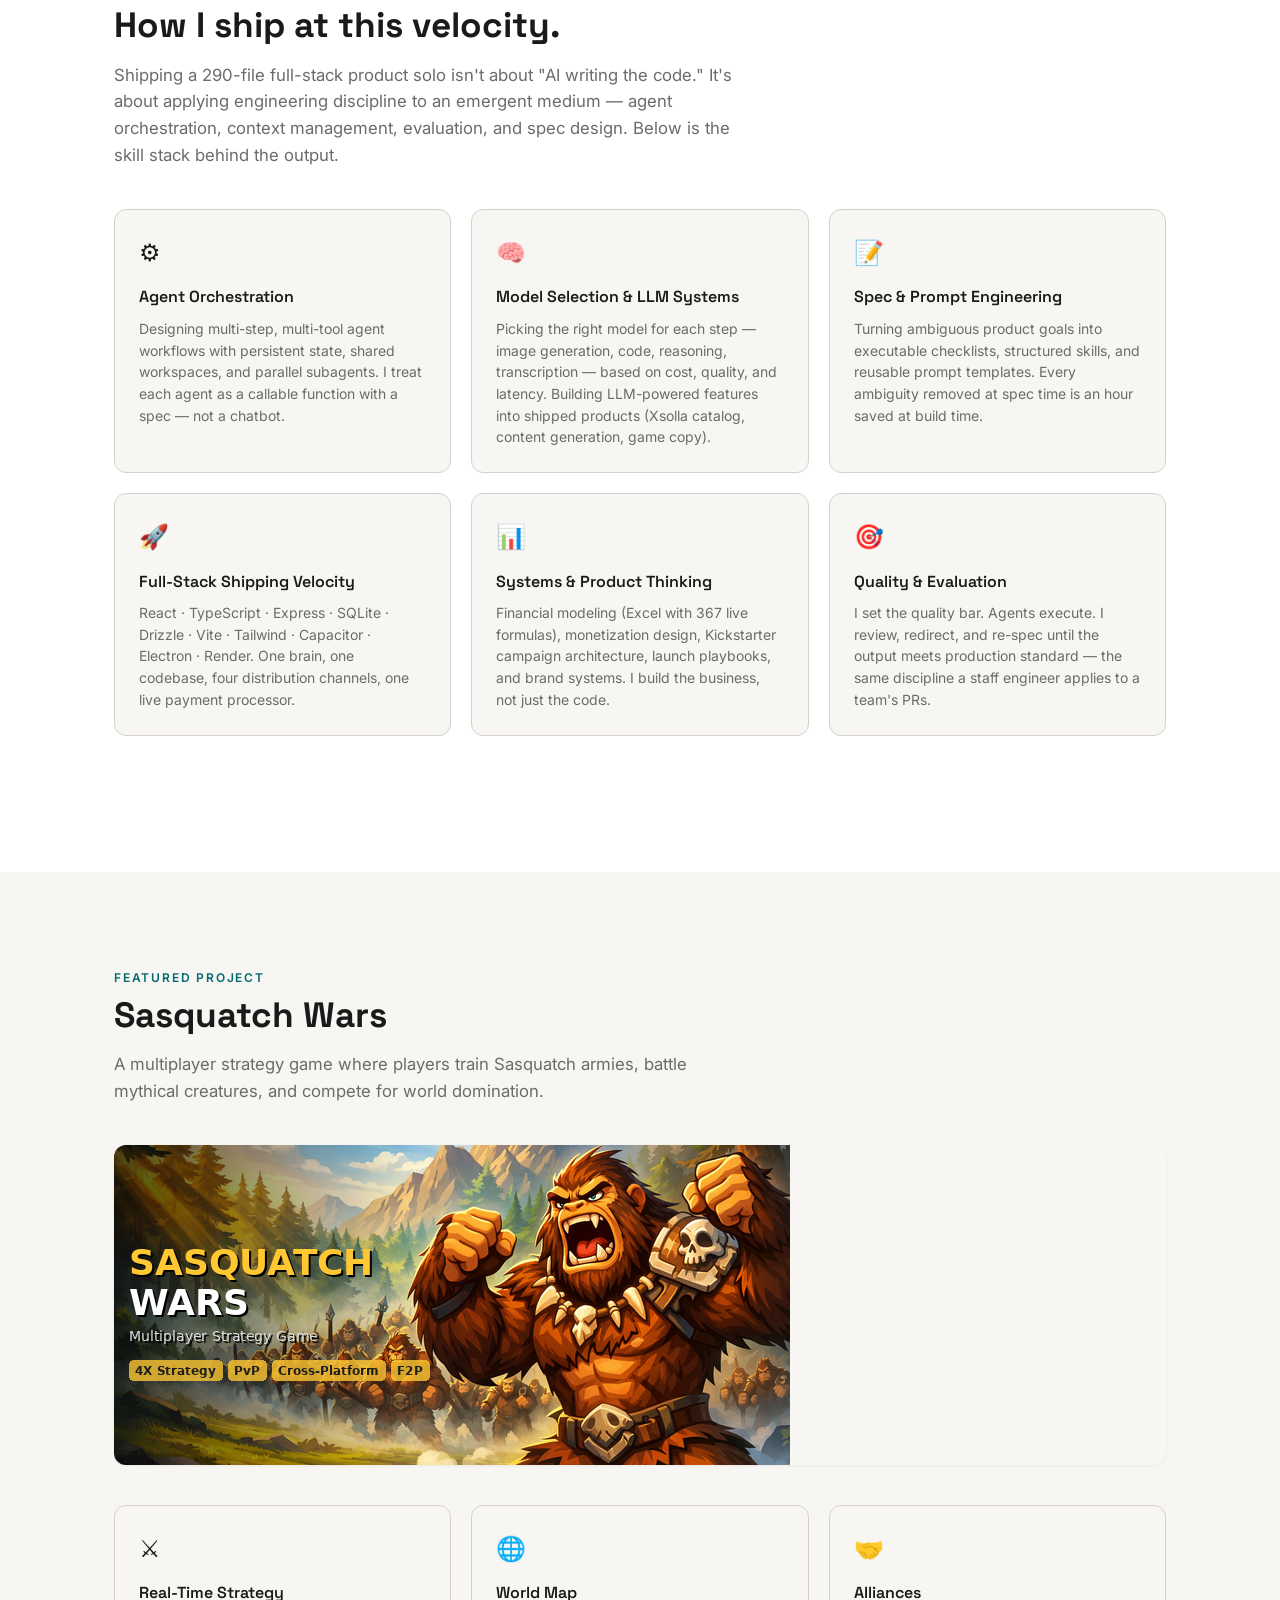
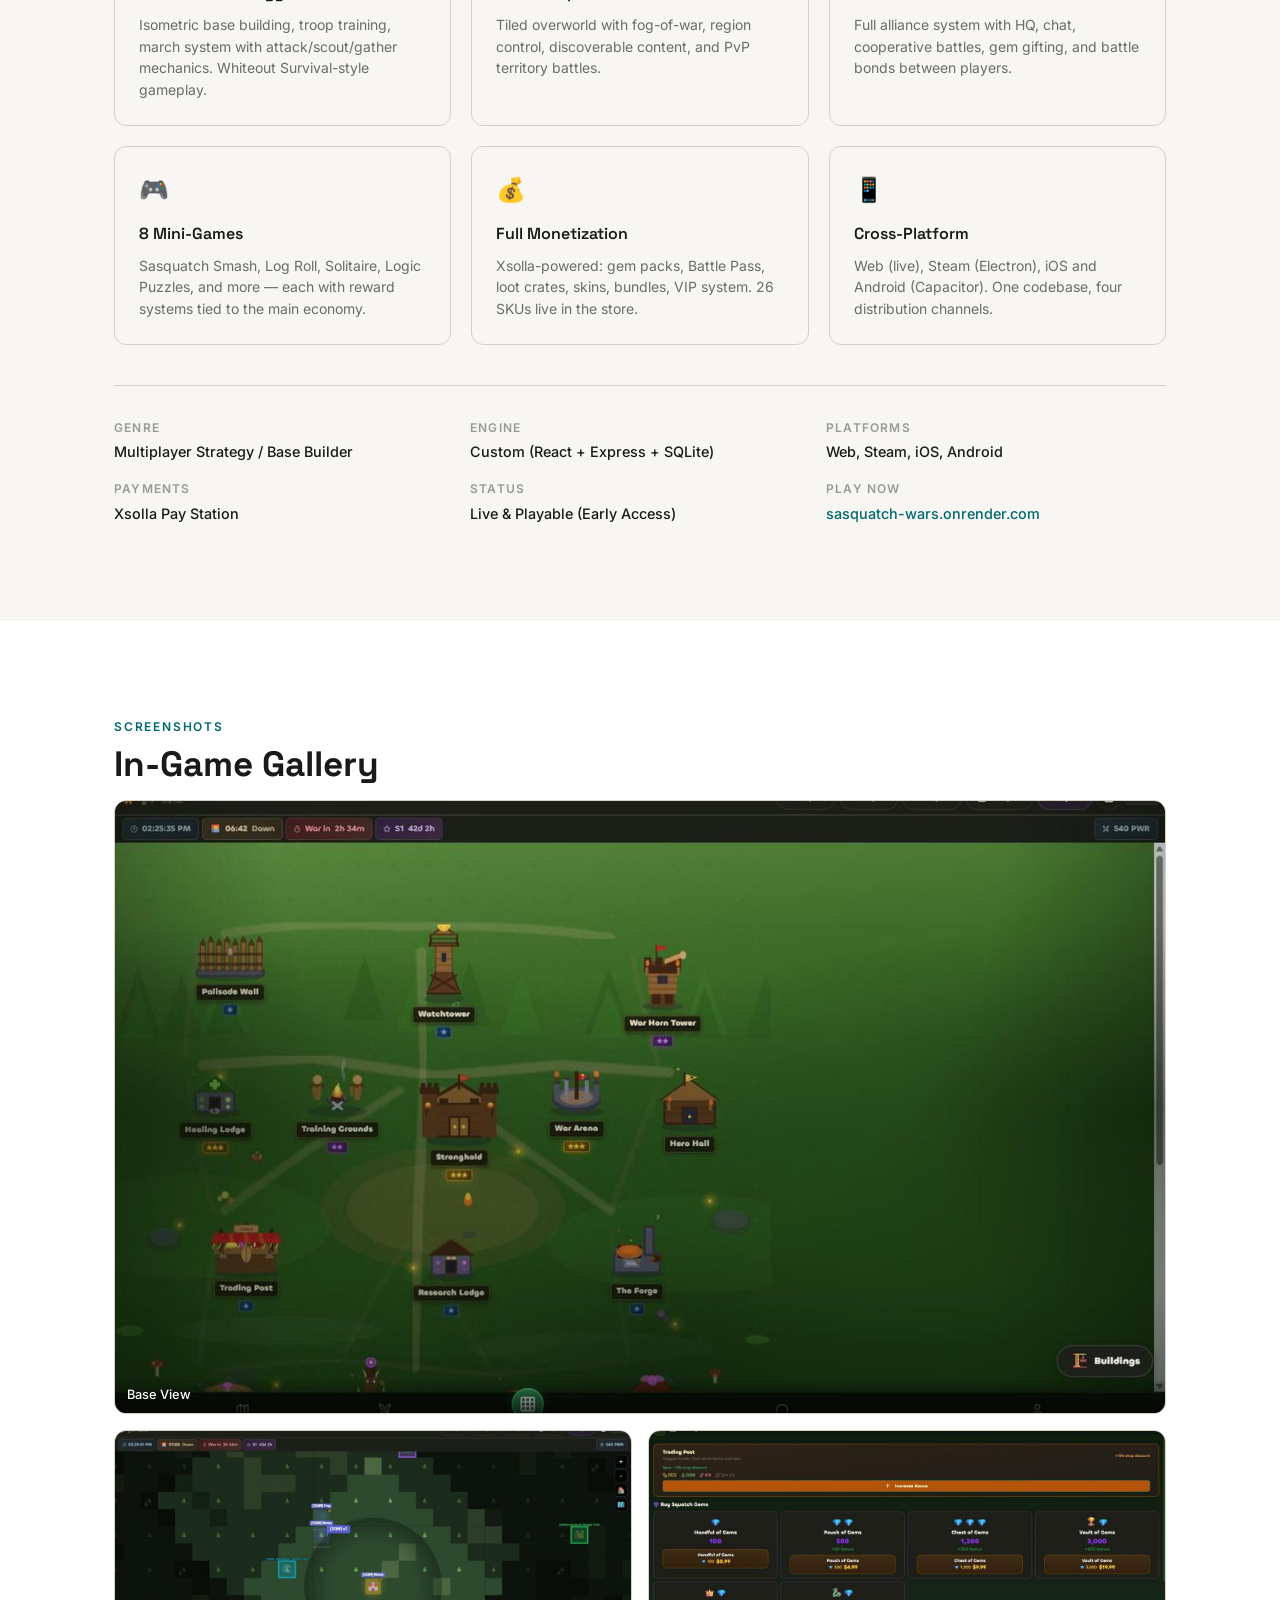
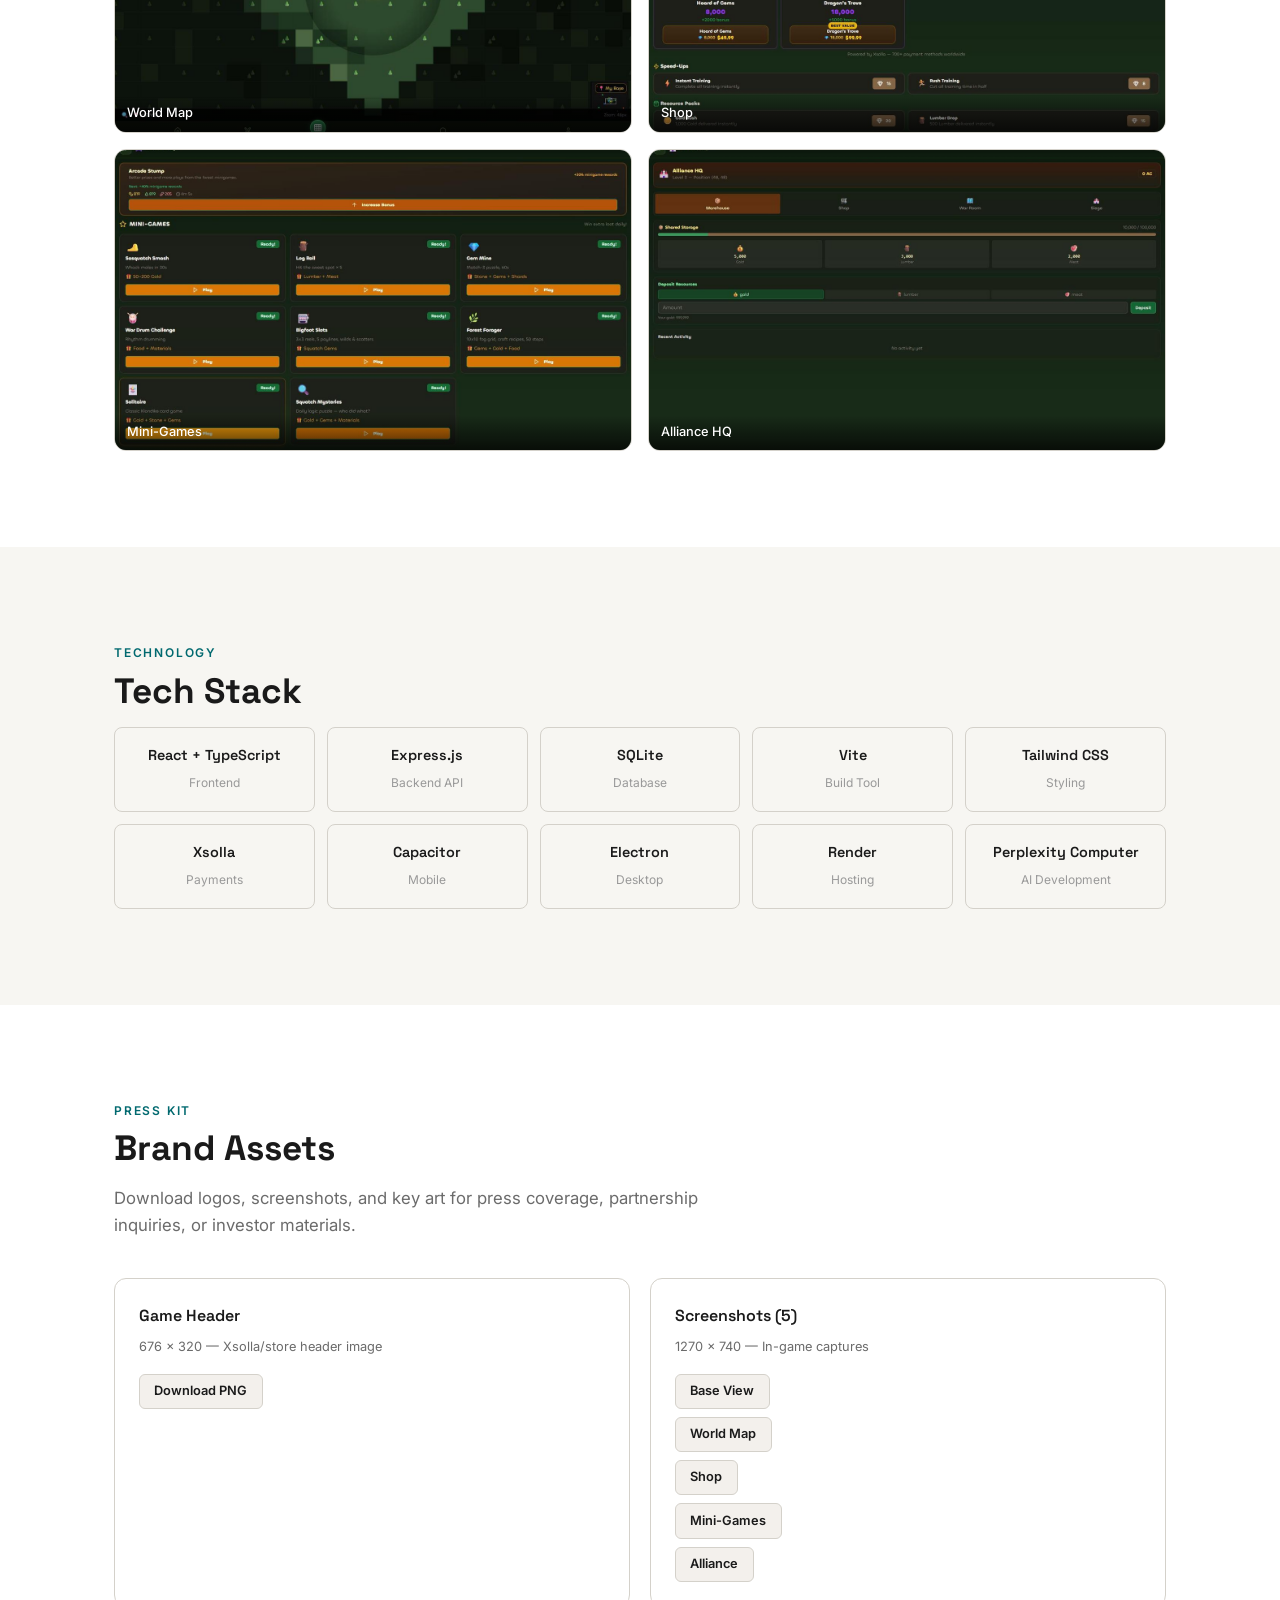
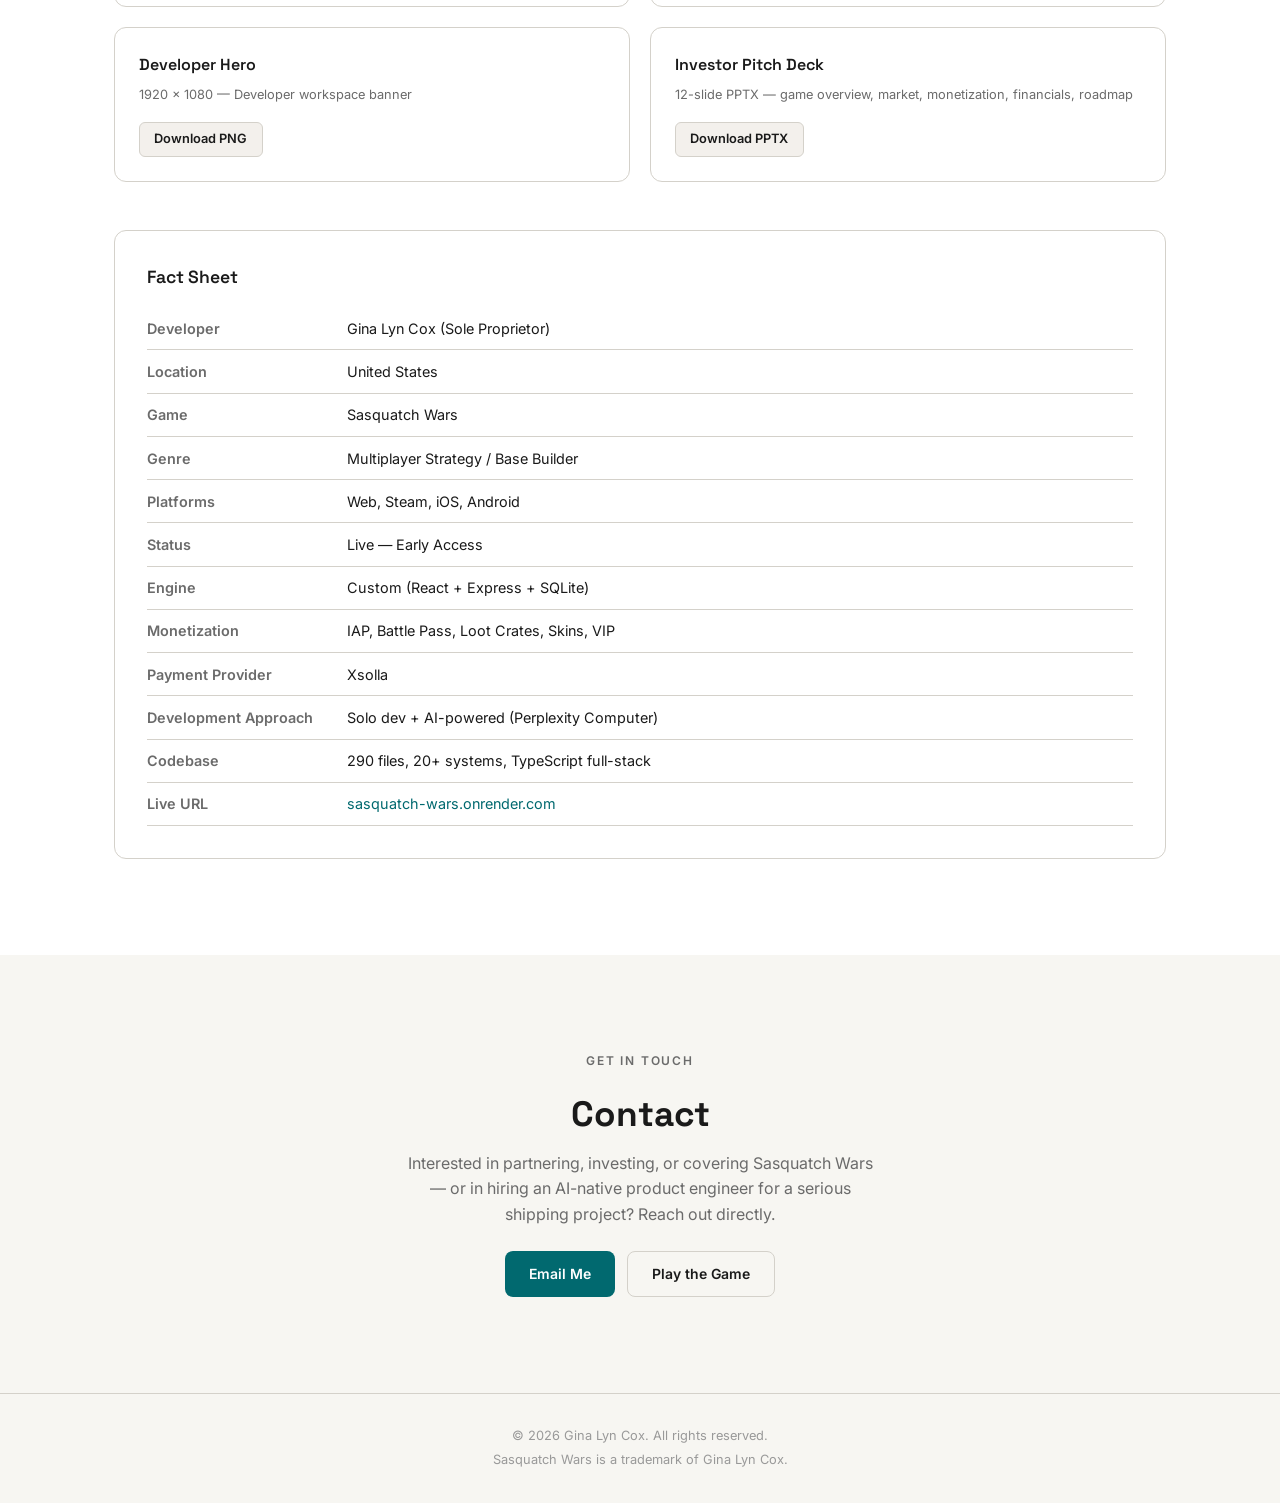
==== commit 6e71a19c: "Elevate positioning: AI-Native Product Engineer + Indie Game Developer - Page title, meta descriptio" ====
--- a/index.html
+++ b/index.html
@@ -3,10 +3,10 @@
 <head>
   <meta charset="UTF-8">
   <meta name="viewport" content="width=device-width, initial-scale=1.0">
-  <title>Gina Lyn Cox — Indie Game Developer</title>
-  <meta name="description" content="Solo indie game developer building Sasquatch Wars — a multiplayer strategy game powered by AI-driven development. Press kit, brand assets, and game info.">
-  <meta property="og:title" content="Gina Lyn Cox — Indie Game Developer">
-  <meta property="og:description" content="Solo indie game developer building Sasquatch Wars — a multiplayer strategy game powered by AI-driven development.">
+  <title>Gina Lyn Cox — AI-Native Product Engineer · Indie Game Developer</title>
+  <meta name="description" content="AI-native product engineer and indie game developer. Shipping Sasquatch Wars — a cross-platform multiplayer strategy game with 290 source files and 26 live store SKUs — built solo through agentic engineering workflows. Press kit, brand assets, and game info.">
+  <meta property="og:title" content="Gina Lyn Cox — AI-Native Product Engineer · Indie Game Developer">
+  <meta property="og:description" content="Shipping production-grade software solo through agentic AI workflows. Currently: Sasquatch Wars — live, playable, monetized across 4 platforms.">
   <meta property="og:image" content="assets/hero.png">
   <meta property="og:type" content="website">
   <link rel="preconnect" href="https://fonts.googleapis.com">
@@ -28,6 +28,7 @@
       </a>
       <nav class="nav">
         <a href="#about">About</a>
+        <a href="#how">How I Ship</a>
         <a href="#game">Game</a>
         <a href="#screenshots">Screenshots</a>
         <a href="#brand">Brand Kit</a>
@@ -48,9 +49,9 @@
       <img src="assets/hero.png" alt="Game development workspace" loading="eager">
     </div>
     <div class="hero-content">
-      <p class="hero-label">Indie Game Developer</p>
+      <p class="hero-label">AI-Native Product Engineer · Indie Game Developer</p>
       <h1>Gina Lyn Cox</h1>
-      <p class="hero-sub">Building multiplayer strategy games with AI-powered development. Currently creating <strong>Sasquatch Wars</strong> — a cross-platform strategy game with 20+ systems, real-time PvP, and Xsolla-powered monetization.</p>
+      <p class="hero-sub">I design, engineer, and ship production software solo — by orchestrating AI coding agents, models, and tooling as a coordinated system. Currently shipping <strong>Sasquatch Wars</strong>: a cross-platform multiplayer strategy game, live across Web, Steam, iOS, and Android with 26 SKUs in the store.</p>
       <div class="hero-actions">
         <a href="#game" class="btn btn-primary">View Game</a>
         <a href="#brand" class="btn btn-outline">Download Brand Kit</a>
@@ -64,9 +65,10 @@
       <div class="section-grid">
         <div>
           <p class="section-label">About</p>
-          <h2>Solo Developer. AI-Native Workflow.</h2>
-          <p>I'm an indie game developer based in the U.S., building Sasquatch Wars as a solo creator using AI-powered development tools. The entire 290-file codebase — spanning 20+ game systems, real-time multiplayer, payment integration, and cross-platform distribution — was built using AI coding agents in approximately 30 hours of active development time.</p>
-          <p>This approach proves that a single developer with the right tools can build what traditionally requires a team of 10+. The game is live and playable today.</p>
+          <h2>One engineer. A fleet of agents. A shipping product.</h2>
+          <p>I'm an <strong>AI-native product engineer</strong> based in the U.S. I build production software by treating AI coding agents, LLM tooling, and automation as a coordinated engineering system — not a copilot. My role is architect, orchestrator, and quality bar: I design the spec, choose the models, manage the context, and ship the output.</p>
+          <p>Under that approach, I built the entire <strong>Sasquatch Wars</strong> codebase solo: 290 files, 20+ game systems, real-time multiplayer, cross-platform distribution (Web/Steam/iOS/Android), and a full Xsolla monetization stack (26 SKUs live). Active build time: ~30 hours. Output quality: a live, playable, paying-user product.</p>
+          <p>This isn't a demo of what AI can do. It's a demonstration of what <em>an engineer directing AI correctly</em> can do — at a velocity and scope that previously required a 10-person team.</p>
         </div>
         <div class="stats-grid">
           <div class="stat-card">
@@ -90,8 +92,50 @@
     </div>
   </section>
 
+  <!-- How I Ship -->
+  <section class="section section--alt" id="how">
+    <div class="container">
+      <p class="section-label">Capability</p>
+      <h2>How I ship at this velocity.</h2>
+      <p class="section-intro">Shipping a 290-file full-stack product solo isn't about "AI writing the code." It's about applying engineering discipline to an emergent medium — agent orchestration, context management, evaluation, and spec design. Below is the skill stack behind the output.</p>
+
+      <div class="features-grid">
+        <div class="feature-card">
+          <div class="feature-icon">&#9881;</div>
+          <h3>Agent Orchestration</h3>
+          <p>Designing multi-step, multi-tool agent workflows with persistent state, shared workspaces, and parallel subagents. I treat each agent as a callable function with a spec — not a chatbot.</p>
+        </div>
+        <div class="feature-card">
+          <div class="feature-icon">&#129504;</div>
+          <h3>Model Selection &amp; LLM Systems</h3>
+          <p>Picking the right model for each step — image generation, code, reasoning, transcription — based on cost, quality, and latency. Building LLM-powered features into shipped products (Xsolla catalog, content generation, game copy).</p>
+        </div>
+        <div class="feature-card">
+          <div class="feature-icon">&#128221;</div>
+          <h3>Spec &amp; Prompt Engineering</h3>
+          <p>Turning ambiguous product goals into executable checklists, structured skills, and reusable prompt templates. Every ambiguity removed at spec time is an hour saved at build time.</p>
+        </div>
+        <div class="feature-card">
+          <div class="feature-icon">&#128640;</div>
+          <h3>Full-Stack Shipping Velocity</h3>
+          <p>React · TypeScript · Express · SQLite · Drizzle · Vite · Tailwind · Capacitor · Electron · Render. One brain, one codebase, four distribution channels, one live payment processor.</p>
+        </div>
+        <div class="feature-card">
+          <div class="feature-icon">&#128202;</div>
+          <h3>Systems &amp; Product Thinking</h3>
+          <p>Financial modeling (Excel with 367 live formulas), monetization design, Kickstarter campaign architecture, launch playbooks, and brand systems. I build the business, not just the code.</p>
+        </div>
+        <div class="feature-card">
+          <div class="feature-icon">&#127919;</div>
+          <h3>Quality &amp; Evaluation</h3>
+          <p>I set the quality bar. Agents execute. I review, redirect, and re-spec until the output meets production standard — the same discipline a staff engineer applies to a team's PRs.</p>
+        </div>
+      </div>
+    </div>
+  </section>
+
   <!-- Game -->
-  <section class="section section--alt" id="game">
+  <section class="section" id="game">
     <div class="container">
       <p class="section-label">Featured Project</p>
       <h2>Sasquatch Wars</h2>
@@ -164,7 +208,7 @@
   </section>
 
   <!-- Screenshots -->
-  <section class="section" id="screenshots">
+  <section class="section section--alt" id="screenshots">
     <div class="container">
       <p class="section-label">Screenshots</p>
       <h2>In-Game Gallery</h2>
@@ -194,7 +238,7 @@
   </section>
 
   <!-- Tech Stack -->
-  <section class="section section--alt" id="tech">
+  <section class="section" id="tech">
     <div class="container">
       <p class="section-label">Technology</p>
       <h2>Tech Stack</h2>
@@ -244,7 +288,7 @@
   </section>
 
   <!-- Brand Kit -->
-  <section class="section" id="brand">
+  <section class="section section--alt" id="brand">
     <div class="container">
       <p class="section-label">Press Kit</p>
       <h2>Brand Assets</h2>
@@ -298,11 +342,11 @@
   </section>
 
   <!-- Contact -->
-  <section class="section section--alt" id="contact">
+  <section class="section" id="contact">
     <div class="container contact-section">
       <p class="section-label">Get In Touch</p>
       <h2>Contact</h2>
-      <p>Interested in partnering, investing, or covering Sasquatch Wars? Reach out directly.</p>
+      <p>Interested in partnering, investing, or covering Sasquatch Wars — or in hiring an AI-native product engineer for a serious shipping project? Reach out directly.</p>
       <div class="contact-links">
         <a href="mailto:gina.lyn.cox@gmail.com" class="btn btn-primary">Email Me</a>
         <a href="https://sasquatch-wars.onrender.com" target="_blank" class="btn btn-outline">Play the Game</a>
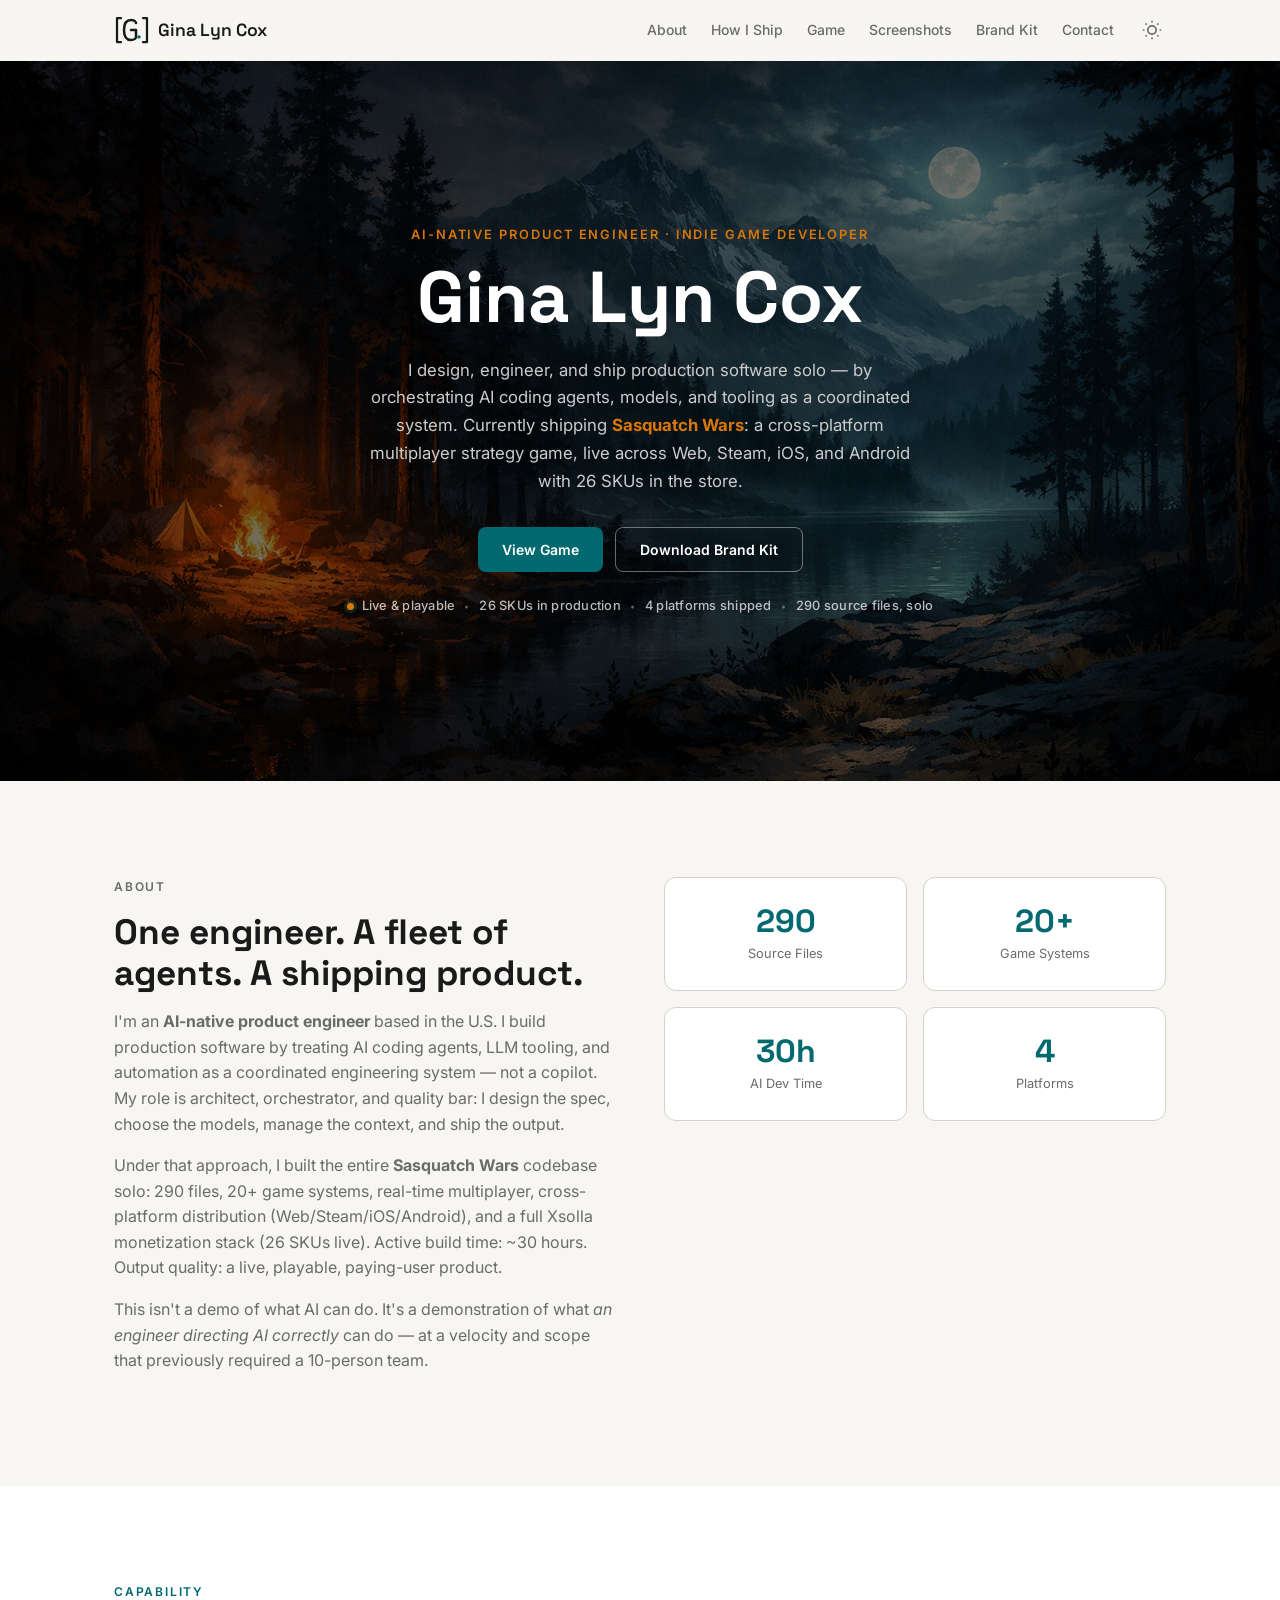
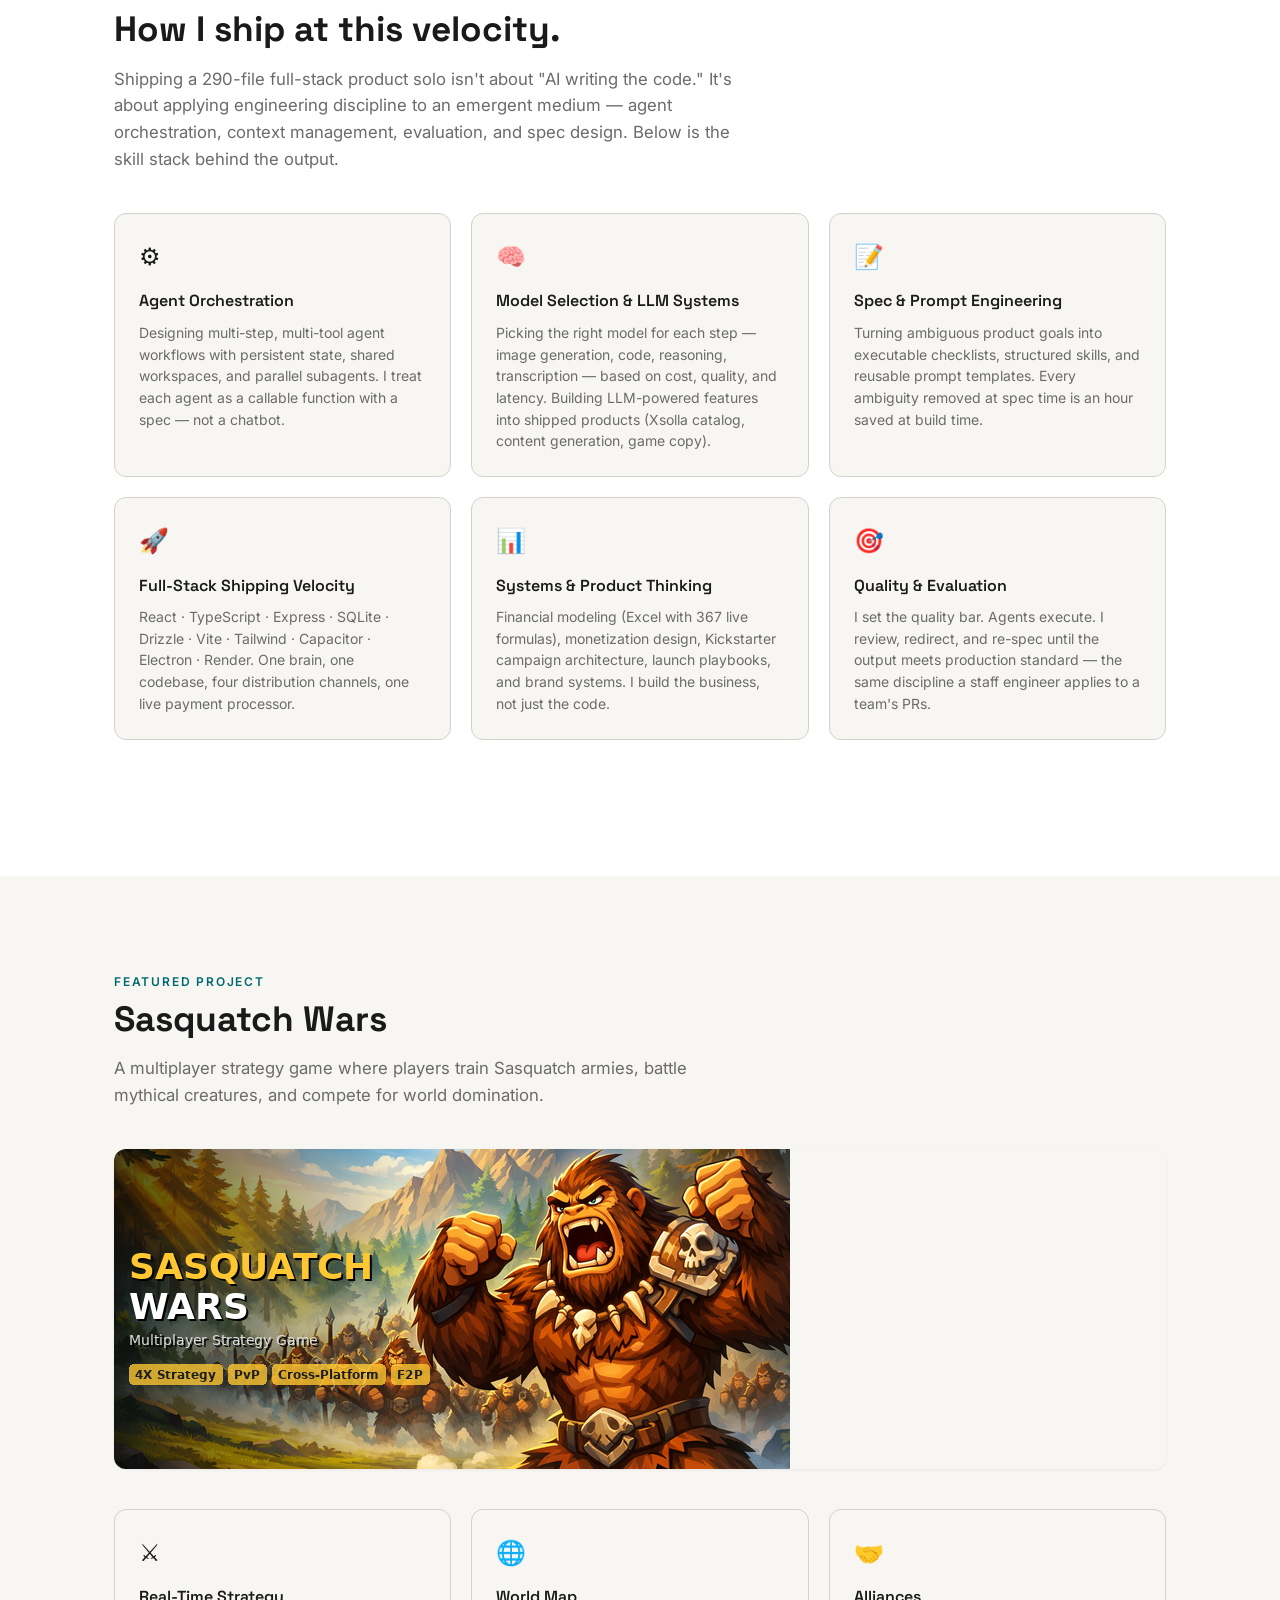
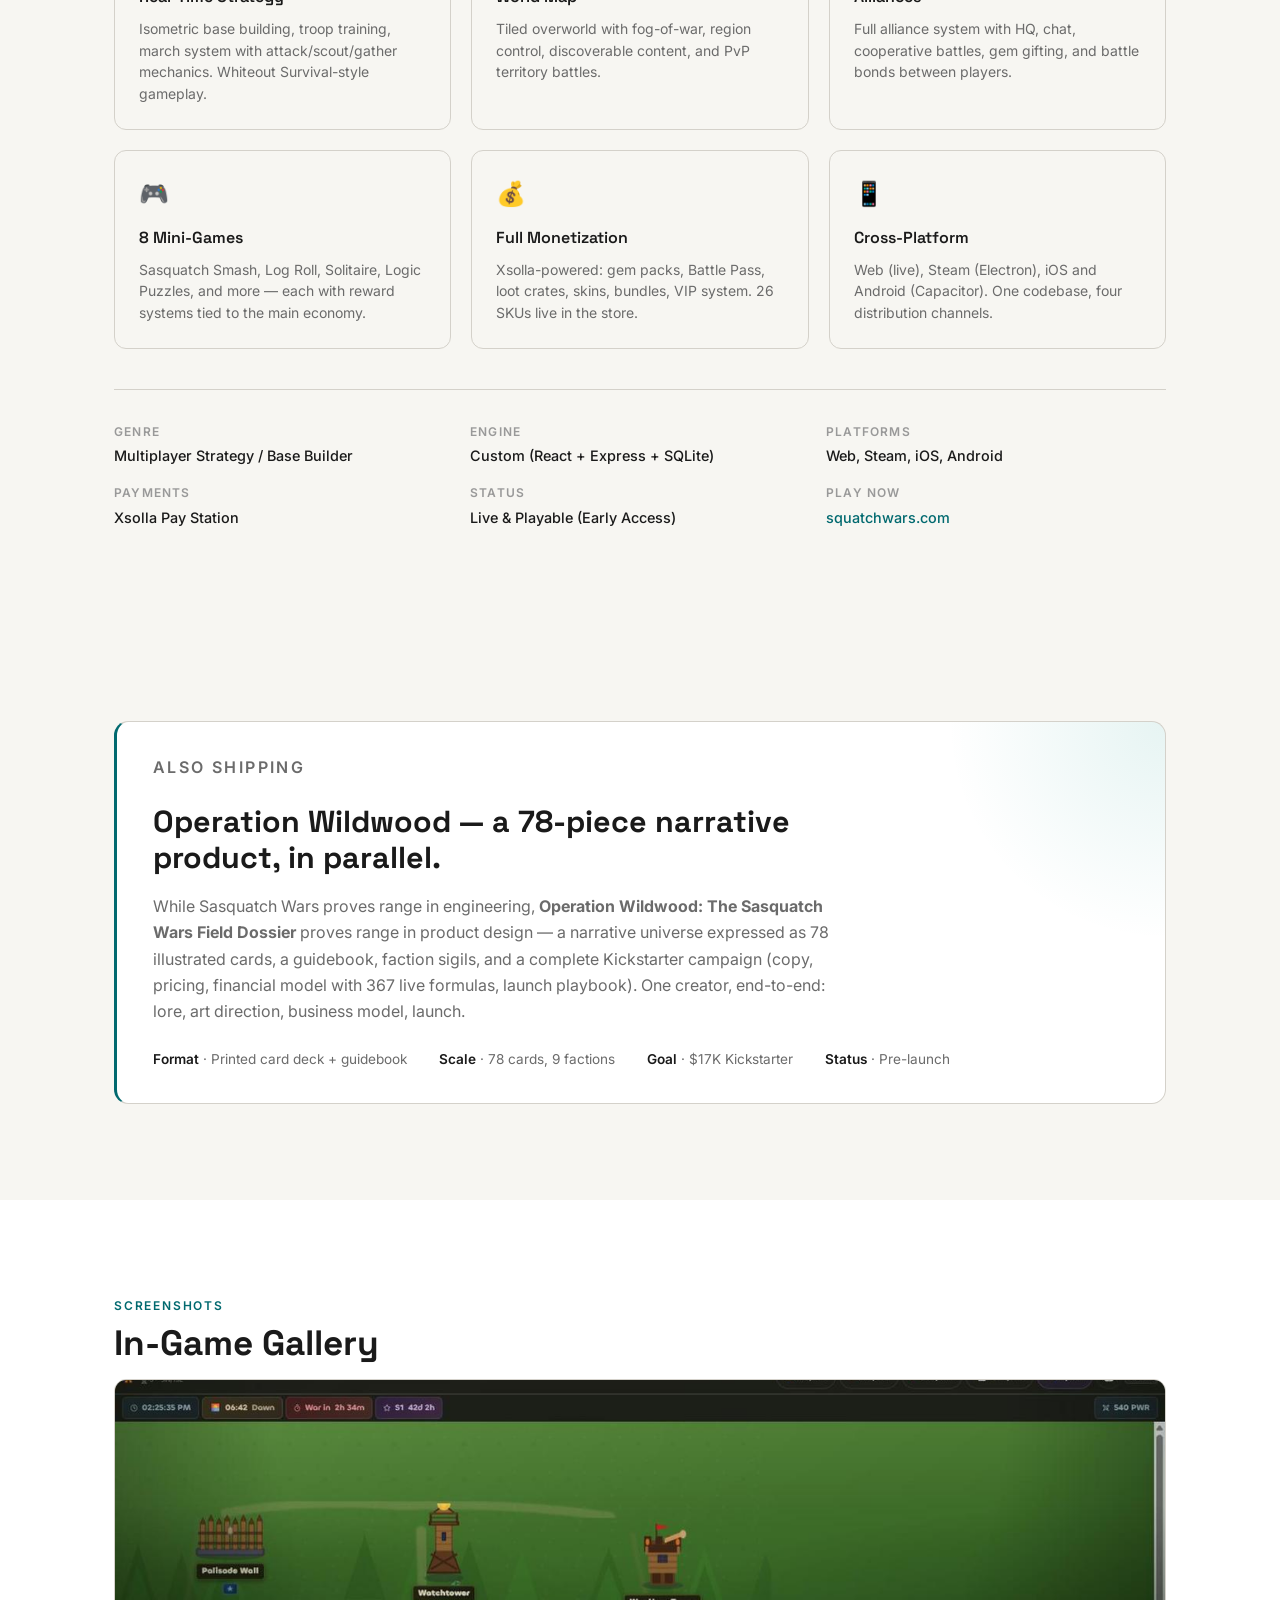
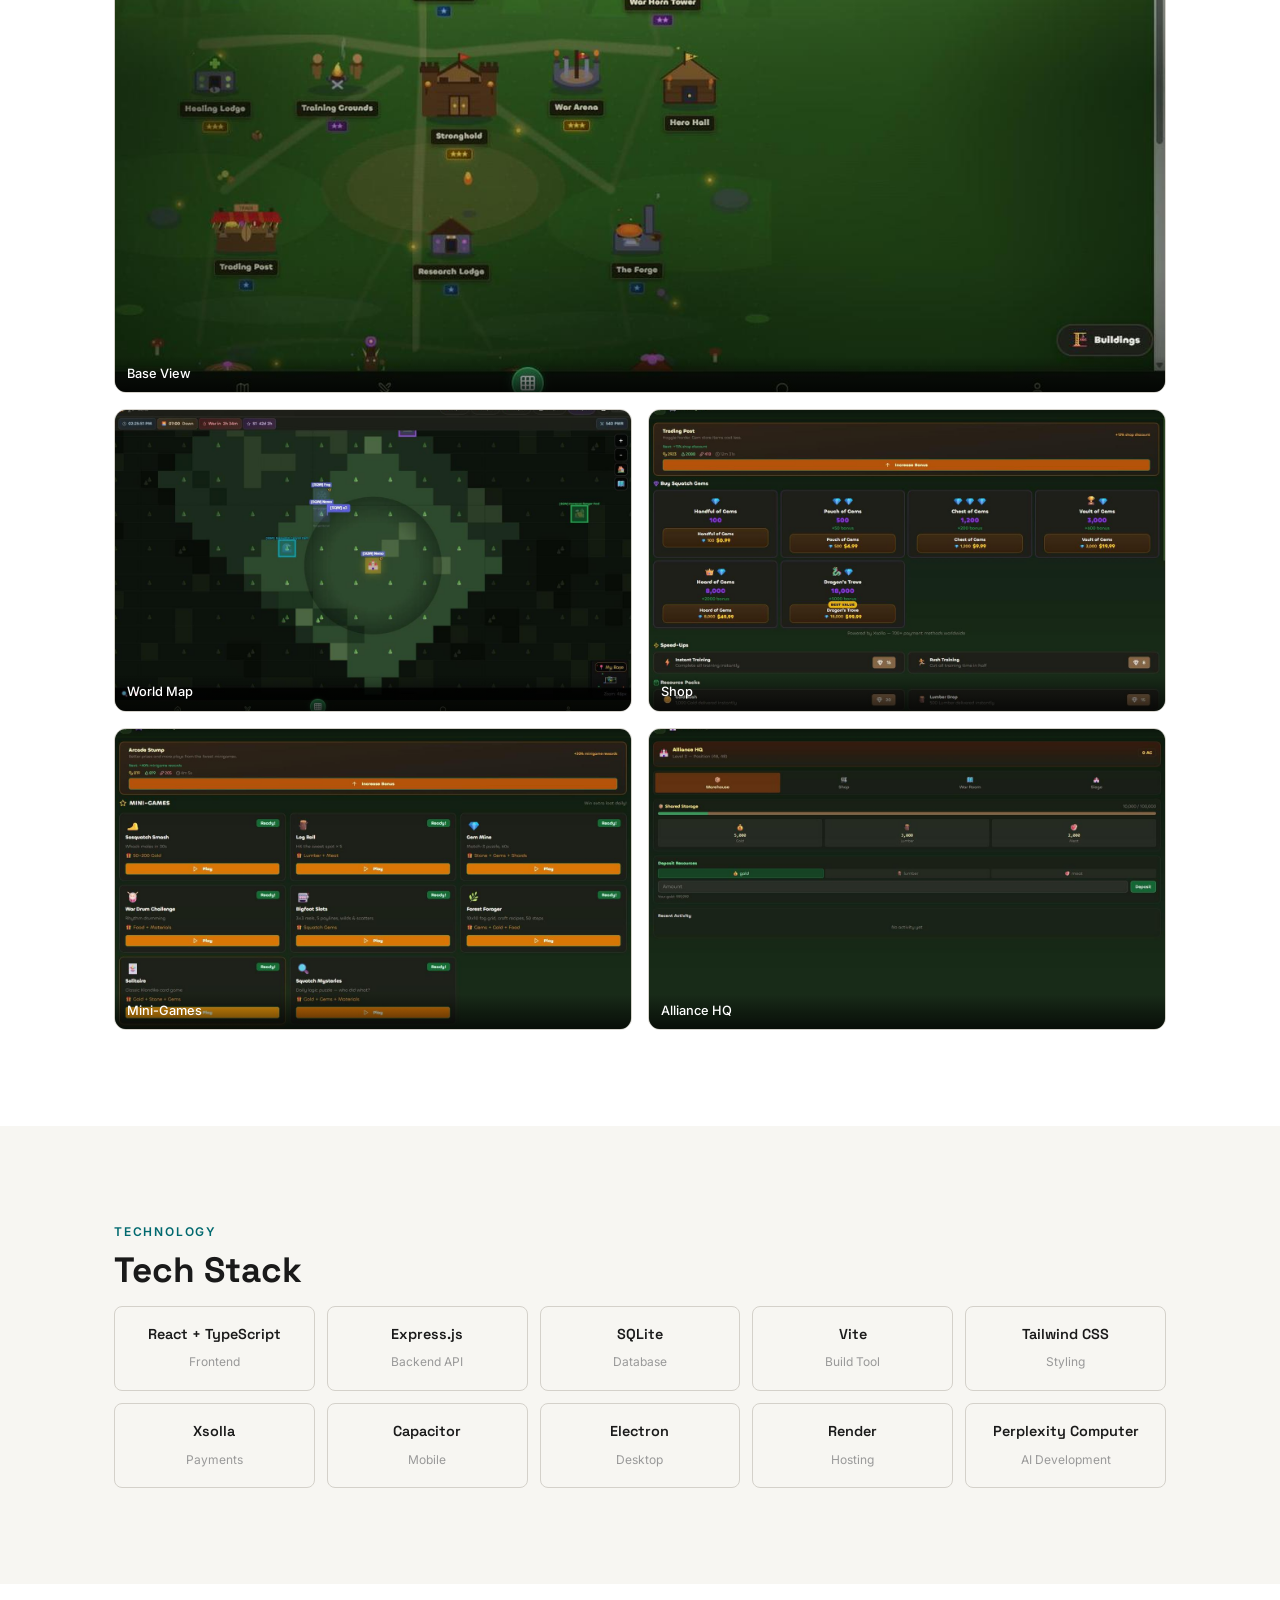
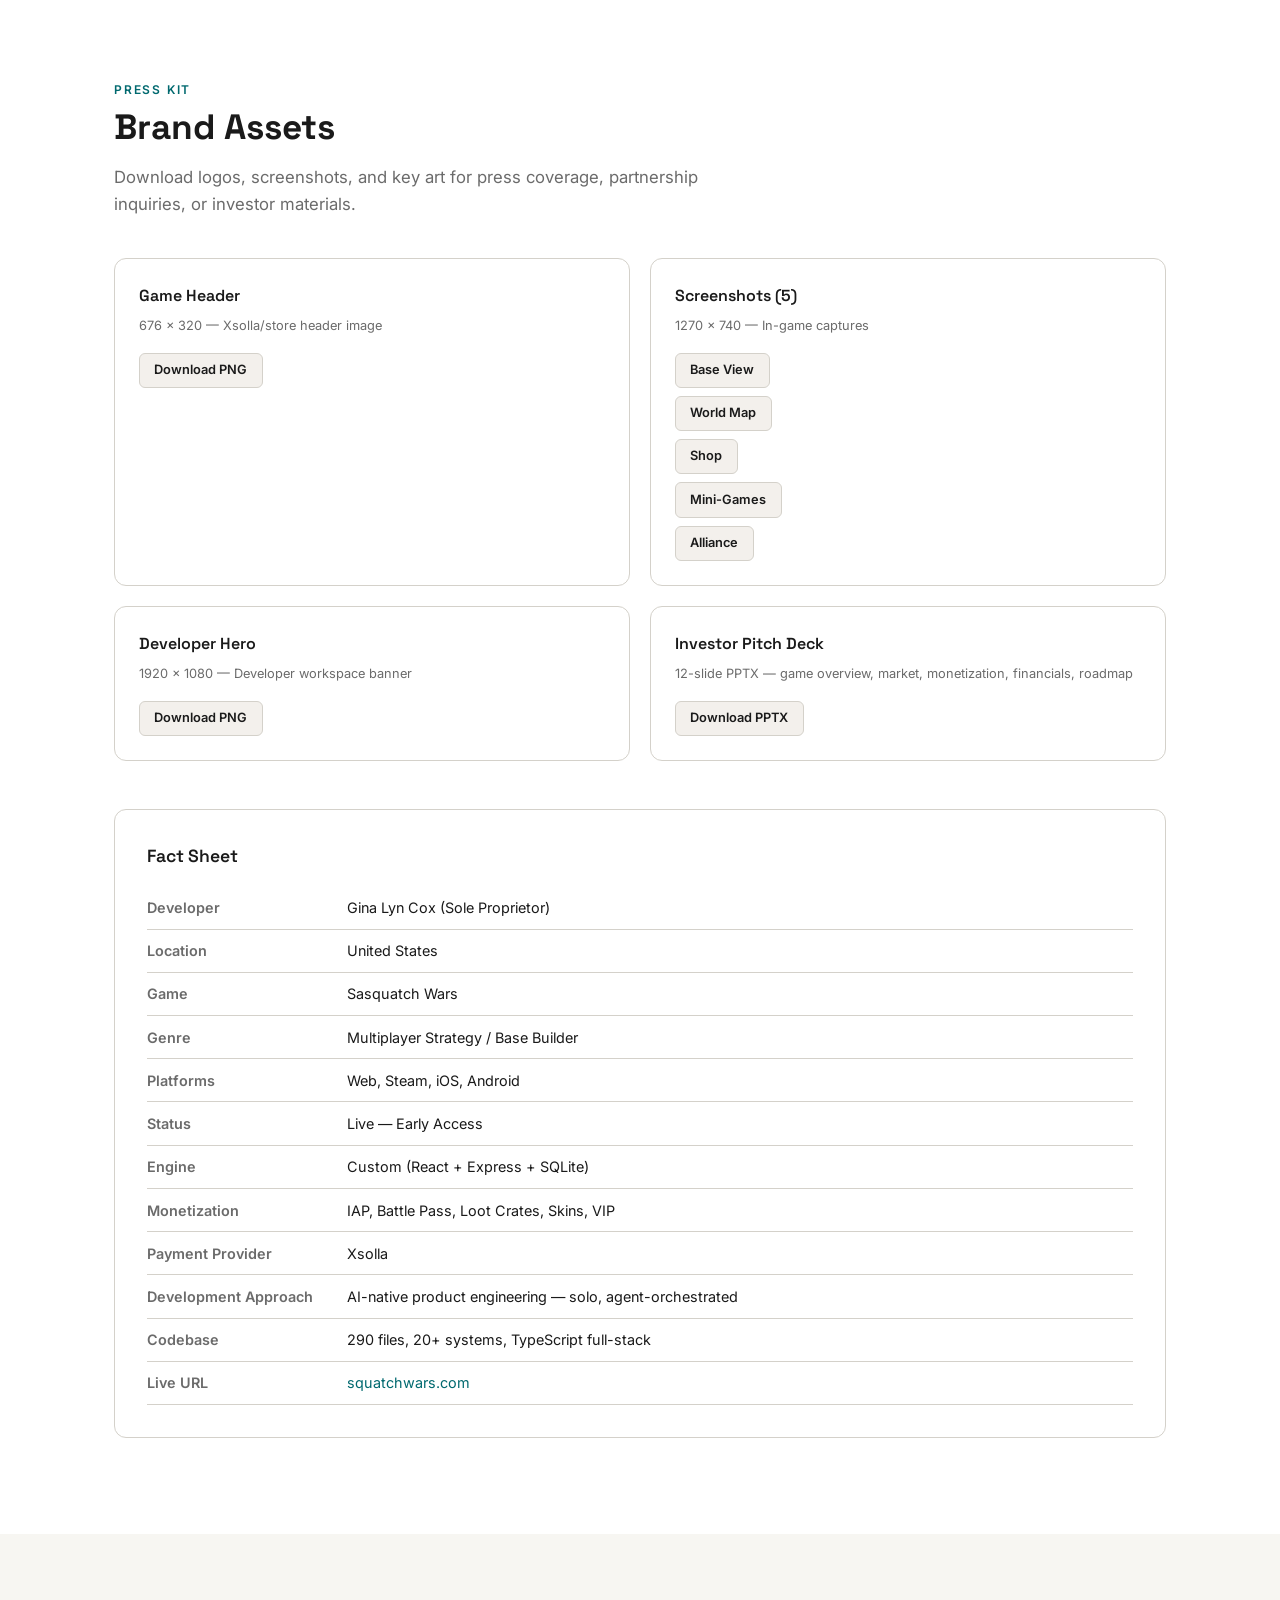
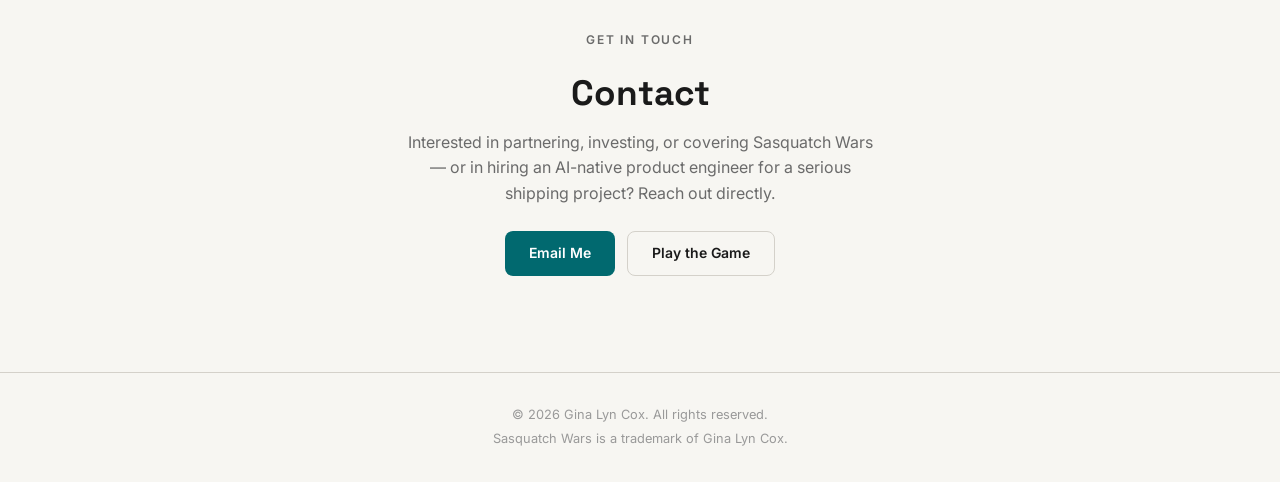
==== commit 8bead786: "Polish pass: SEO, custom logo, hero credibility row, Field Dossier callout, squatchwars.com - Add in" ====
--- a/index.html
+++ b/index.html
@@ -5,10 +5,35 @@
   <meta name="viewport" content="width=device-width, initial-scale=1.0">
   <title>Gina Lyn Cox — AI-Native Product Engineer · Indie Game Developer</title>
   <meta name="description" content="AI-native product engineer and indie game developer. Shipping Sasquatch Wars — a cross-platform multiplayer strategy game with 290 source files and 26 live store SKUs — built solo through agentic engineering workflows. Press kit, brand assets, and game info.">
+  <link rel="canonical" href="https://ginalyncox.com/">
   <meta property="og:title" content="Gina Lyn Cox — AI-Native Product Engineer · Indie Game Developer">
   <meta property="og:description" content="Shipping production-grade software solo through agentic AI workflows. Currently: Sasquatch Wars — live, playable, monetized across 4 platforms.">
-  <meta property="og:image" content="assets/hero.png">
+  <meta property="og:image" content="https://ginalyncox.com/assets/hero.png">
+  <meta property="og:url" content="https://ginalyncox.com/">
   <meta property="og:type" content="website">
+  <meta name="twitter:card" content="summary_large_image">
+  <meta name="twitter:title" content="Gina Lyn Cox — AI-Native Product Engineer · Indie Game Developer">
+  <meta name="twitter:description" content="Shipping production-grade software solo through agentic AI workflows.">
+  <meta name="twitter:image" content="https://ginalyncox.com/assets/hero.png">
+
+  <!-- Favicon: custom SVG, inline for zero-request load -->
+  <link rel="icon" type="image/svg+xml" href="data:image/svg+xml,%3Csvg xmlns='http://www.w3.org/2000/svg' viewBox='0 0 32 32'%3E%3Crect width='32' height='32' rx='7' fill='%230d9488'/%3E%3Cpath d='M10 9 L16 23 L22 9 M10 9 L22 9' stroke='white' stroke-width='2.5' stroke-linecap='round' stroke-linejoin='round' fill='none'/%3E%3Ccircle cx='16' cy='16' r='2' fill='white'/%3E%3C/svg%3E">
+
+  <!-- Structured data: Person schema for SEO -->
+  <script type="application/ld+json">
+  {
+    "@context": "https://schema.org",
+    "@type": "Person",
+    "name": "Gina Lyn Cox",
+    "url": "https://ginalyncox.com",
+    "jobTitle": "AI-Native Product Engineer",
+    "description": "Solo founder, engineer, and orchestrator. Ships production software by directing AI coding agents, models, and automation as a coordinated engineering system.",
+    "email": "mailto:gina.lyn.cox@gmail.com",
+    "address": { "@type": "PostalAddress", "addressCountry": "US" },
+    "knowsAbout": ["AI agent orchestration", "LLM systems", "Prompt engineering", "Full-stack development", "Indie game development", "Product engineering"],
+    "worksFor": { "@type": "Organization", "name": "Gina Lyn Cox (Sole Proprietor)" }
+  }
+  </script>
   <link rel="preconnect" href="https://fonts.googleapis.com">
   <link rel="preconnect" href="https://fonts.gstatic.com" crossorigin>
   <link href="https://fonts.googleapis.com/css2?family=Space+Grotesk:wght@400;500;600;700&family=Inter:wght@400;500;600&display=swap" rel="stylesheet">
@@ -19,10 +44,15 @@
   <!-- Header -->
   <header class="header" id="header">
     <div class="header-inner">
-      <a href="#" class="logo">
-        <svg width="32" height="32" viewBox="0 0 32 32" fill="none" aria-label="Gina Lyn Cox logo">
-          <rect x="2" y="2" width="28" height="28" rx="6" stroke="currentColor" stroke-width="2.5"/>
-          <text x="16" y="22" text-anchor="middle" fill="currentColor" font-family="'Space Grotesk', sans-serif" font-weight="700" font-size="16">G</text>
+      <a href="#" class="logo" aria-label="Gina Lyn Cox — home">
+        <svg width="36" height="36" viewBox="0 0 36 36" fill="none" aria-hidden="true">
+          <!-- Brackets hint at code; offset grid hints at systems thinking -->
+          <path d="M7 6 L3 6 L3 30 L7 30" stroke="currentColor" stroke-width="2.25" stroke-linecap="round" stroke-linejoin="round" fill="none"/>
+          <path d="M29 6 L33 6 L33 30 L29 30" stroke="currentColor" stroke-width="2.25" stroke-linecap="round" stroke-linejoin="round" fill="none"/>
+          <!-- G mark: open counter with a diagonal crossbar — distinctive, not a font glyph -->
+          <path d="M22 11 C22 9.5, 20 8, 17 8 C13 8, 10 11, 10 18 C10 25, 13 28, 17 28 C20 28, 22 26.5, 22 25 L22 18 L17 18" stroke="currentColor" stroke-width="2.5" stroke-linecap="round" stroke-linejoin="round" fill="none"/>
+          <!-- Accent dot: the "quality bar" -->
+          <circle cx="25" cy="25" r="1.75" fill="var(--color-primary)"/>
         </svg>
         <span>Gina Lyn Cox</span>
       </a>
@@ -56,6 +86,12 @@
         <a href="#game" class="btn btn-primary">View Game</a>
         <a href="#brand" class="btn btn-outline">Download Brand Kit</a>
       </div>
+      <ul class="hero-meta" aria-label="Shipping credentials">
+        <li><span class="hero-meta-dot" aria-hidden="true"></span>Live &amp; playable</li>
+        <li>26 SKUs in production</li>
+        <li>4 platforms shipped</li>
+        <li>290 source files, solo</li>
+      </ul>
     </div>
   </section>
 
@@ -95,9 +131,11 @@
   <!-- How I Ship -->
   <section class="section section--alt" id="how">
     <div class="container">
-      <p class="section-label">Capability</p>
-      <h2>How I ship at this velocity.</h2>
-      <p class="section-intro">Shipping a 290-file full-stack product solo isn't about "AI writing the code." It's about applying engineering discipline to an emergent medium — agent orchestration, context management, evaluation, and spec design. Below is the skill stack behind the output.</p>
+      <div class="section-header">
+        <p class="section-label">Capability</p>
+        <h2>How I ship at this velocity.</h2>
+        <p class="section-intro">Shipping a 290-file full-stack product solo isn't about "AI writing the code." It's about applying engineering discipline to an emergent medium — agent orchestration, context management, evaluation, and spec design. Below is the skill stack behind the output.</p>
+      </div>
 
       <div class="features-grid">
         <div class="feature-card">
@@ -201,7 +239,26 @@
         </div>
         <div class="meta-item">
           <span class="meta-label">Play Now</span>
-          <a href="https://sasquatch-wars.onrender.com" target="_blank" rel="noopener">sasquatch-wars.onrender.com</a>
+          <a href="https://squatchwars.com" target="_blank" rel="noopener">squatchwars.com</a>
+        </div>
+      </div>
+    </div>
+  </section>
+
+  <!-- Also Shipping — Field Dossier callout -->
+  <section class="section" id="also-shipping" aria-label="Also shipping">
+    <div class="container">
+      <div class="callout">
+        <div class="callout-body">
+          <p class="section-label">Also Shipping</p>
+          <h2>Operation Wildwood — a 78-piece narrative product, in parallel.</h2>
+          <p>While Sasquatch Wars proves range in engineering, <strong>Operation Wildwood: The Sasquatch Wars Field Dossier</strong> proves range in product design — a narrative universe expressed as 78 illustrated cards, a guidebook, faction sigils, and a complete Kickstarter campaign (copy, pricing, financial model with 367 live formulas, launch playbook). One creator, end-to-end: lore, art direction, business model, launch.</p>
+          <div class="callout-meta">
+            <span><strong>Format</strong> · Printed card deck + guidebook</span>
+            <span><strong>Scale</strong> · 78 cards, 9 factions</span>
+            <span><strong>Goal</strong> · $17K Kickstarter</span>
+            <span><strong>Status</strong> · Pre-launch</span>
+          </div>
         </div>
       </div>
     </div>
@@ -290,9 +347,11 @@
   <!-- Brand Kit -->
   <section class="section section--alt" id="brand">
     <div class="container">
-      <p class="section-label">Press Kit</p>
-      <h2>Brand Assets</h2>
-      <p class="section-intro">Download logos, screenshots, and key art for press coverage, partnership inquiries, or investor materials.</p>
+      <div class="section-header">
+        <p class="section-label">Press Kit</p>
+        <h2>Brand Assets</h2>
+        <p class="section-intro">Download logos, screenshots, and key art for press coverage, partnership inquiries, or investor materials.</p>
+      </div>
 
       <div class="brand-grid">
         <div class="brand-card">
@@ -333,9 +392,9 @@
           <tr><td>Engine</td><td>Custom (React + Express + SQLite)</td></tr>
           <tr><td>Monetization</td><td>IAP, Battle Pass, Loot Crates, Skins, VIP</td></tr>
           <tr><td>Payment Provider</td><td>Xsolla</td></tr>
-          <tr><td>Development Approach</td><td>Solo dev + AI-powered (Perplexity Computer)</td></tr>
+          <tr><td>Development Approach</td><td>AI-native product engineering — solo, agent-orchestrated</td></tr>
           <tr><td>Codebase</td><td>290 files, 20+ systems, TypeScript full-stack</td></tr>
-          <tr><td>Live URL</td><td><a href="https://sasquatch-wars.onrender.com" target="_blank">sasquatch-wars.onrender.com</a></td></tr>
+          <tr><td>Live URL</td><td><a href="https://squatchwars.com" target="_blank">squatchwars.com</a></td></tr>
         </table>
       </div>
     </div>
@@ -349,7 +408,7 @@
       <p>Interested in partnering, investing, or covering Sasquatch Wars — or in hiring an AI-native product engineer for a serious shipping project? Reach out directly.</p>
       <div class="contact-links">
         <a href="mailto:gina.lyn.cox@gmail.com" class="btn btn-primary">Email Me</a>
-        <a href="https://sasquatch-wars.onrender.com" target="_blank" class="btn btn-outline">Play the Game</a>
+        <a href="https://squatchwars.com" target="_blank" class="btn btn-outline">Play the Game</a>
       </div>
     </div>
   </section>
--- a/style.css
+++ b/style.css
@@ -552,3 +552,110 @@
   .game-meta { grid-template-columns: 1fr; }
   .fact-sheet td:first-child { width: 120px; }
 }
+
+/* === HERO MICRO-CREDIBILITY === */
+.hero-meta {
+  list-style: none;
+  padding: 0;
+  margin: 1.5rem auto 0;
+  max-width: 640px;
+  display: flex;
+  flex-wrap: wrap;
+  justify-content: center;
+  gap: 0.5rem 1.5rem;
+  font-size: 0.8rem;
+  font-weight: 500;
+  letter-spacing: 0.02em;
+  color: rgba(255,255,255,0.72);
+}
+.hero-meta li {
+  display: inline-flex;
+  align-items: center;
+  gap: 0.5rem;
+  position: relative;
+}
+.hero-meta li + li::before {
+  content: "";
+  position: absolute;
+  left: -0.875rem;
+  top: 50%;
+  width: 3px;
+  height: 3px;
+  background: rgba(255,255,255,0.35);
+  border-radius: 50%;
+  transform: translateY(-50%);
+}
+.hero-meta-dot {
+  width: 7px;
+  height: 7px;
+  border-radius: 50%;
+  background: var(--color-accent, #10b981);
+  box-shadow: 0 0 0 3px rgba(16, 185, 129, 0.18);
+  animation: hero-pulse 2.4s ease-in-out infinite;
+}
+@keyframes hero-pulse {
+  0%, 100% { box-shadow: 0 0 0 3px rgba(16, 185, 129, 0.18); }
+  50% { box-shadow: 0 0 0 6px rgba(16, 185, 129, 0.05); }
+}
+
+/* === SECTION HEADER (balances intro copy) === */
+.section-header {
+  max-width: 760px;
+  margin-bottom: 2.5rem;
+}
+.section-header .section-intro {
+  margin-bottom: 0;
+}
+
+/* === ALSO SHIPPING CALLOUT === */
+.callout {
+  border: 1px solid var(--color-border);
+  border-left: 3px solid var(--color-primary);
+  background: var(--color-surface);
+  border-radius: 0.9rem;
+  padding: 2rem 2.25rem;
+  position: relative;
+  overflow: hidden;
+}
+.callout::before {
+  content: "";
+  position: absolute;
+  inset: 0 0 auto auto;
+  width: 220px;
+  height: 220px;
+  background: radial-gradient(circle at top right, rgba(13, 148, 136, 0.10), transparent 70%);
+  pointer-events: none;
+}
+.callout-body { position: relative; }
+.callout-body h2 {
+  font-family: var(--font-display);
+  font-size: clamp(1.35rem, 1.1rem + 1vw, 2rem);
+  font-weight: 700;
+  line-height: 1.2;
+  margin: 0.25rem 0 1rem;
+  max-width: 38ch;
+}
+.callout-body > p {
+  color: var(--color-text-muted);
+  font-size: 1rem;
+  line-height: 1.65;
+  max-width: 70ch;
+  margin: 0 0 1.5rem;
+}
+.callout-meta {
+  display: flex;
+  flex-wrap: wrap;
+  gap: 0.5rem 2rem;
+  font-size: 0.85rem;
+  color: var(--color-text-muted);
+}
+.callout-meta strong {
+  color: var(--color-text);
+  font-weight: 600;
+}
+
+@media (max-width: 640px) {
+  .callout { padding: 1.5rem 1.25rem; }
+  .callout-meta { gap: 0.5rem 1.25rem; }
+  .hero-meta { font-size: 0.75rem; gap: 0.4rem 1.25rem; }
+}
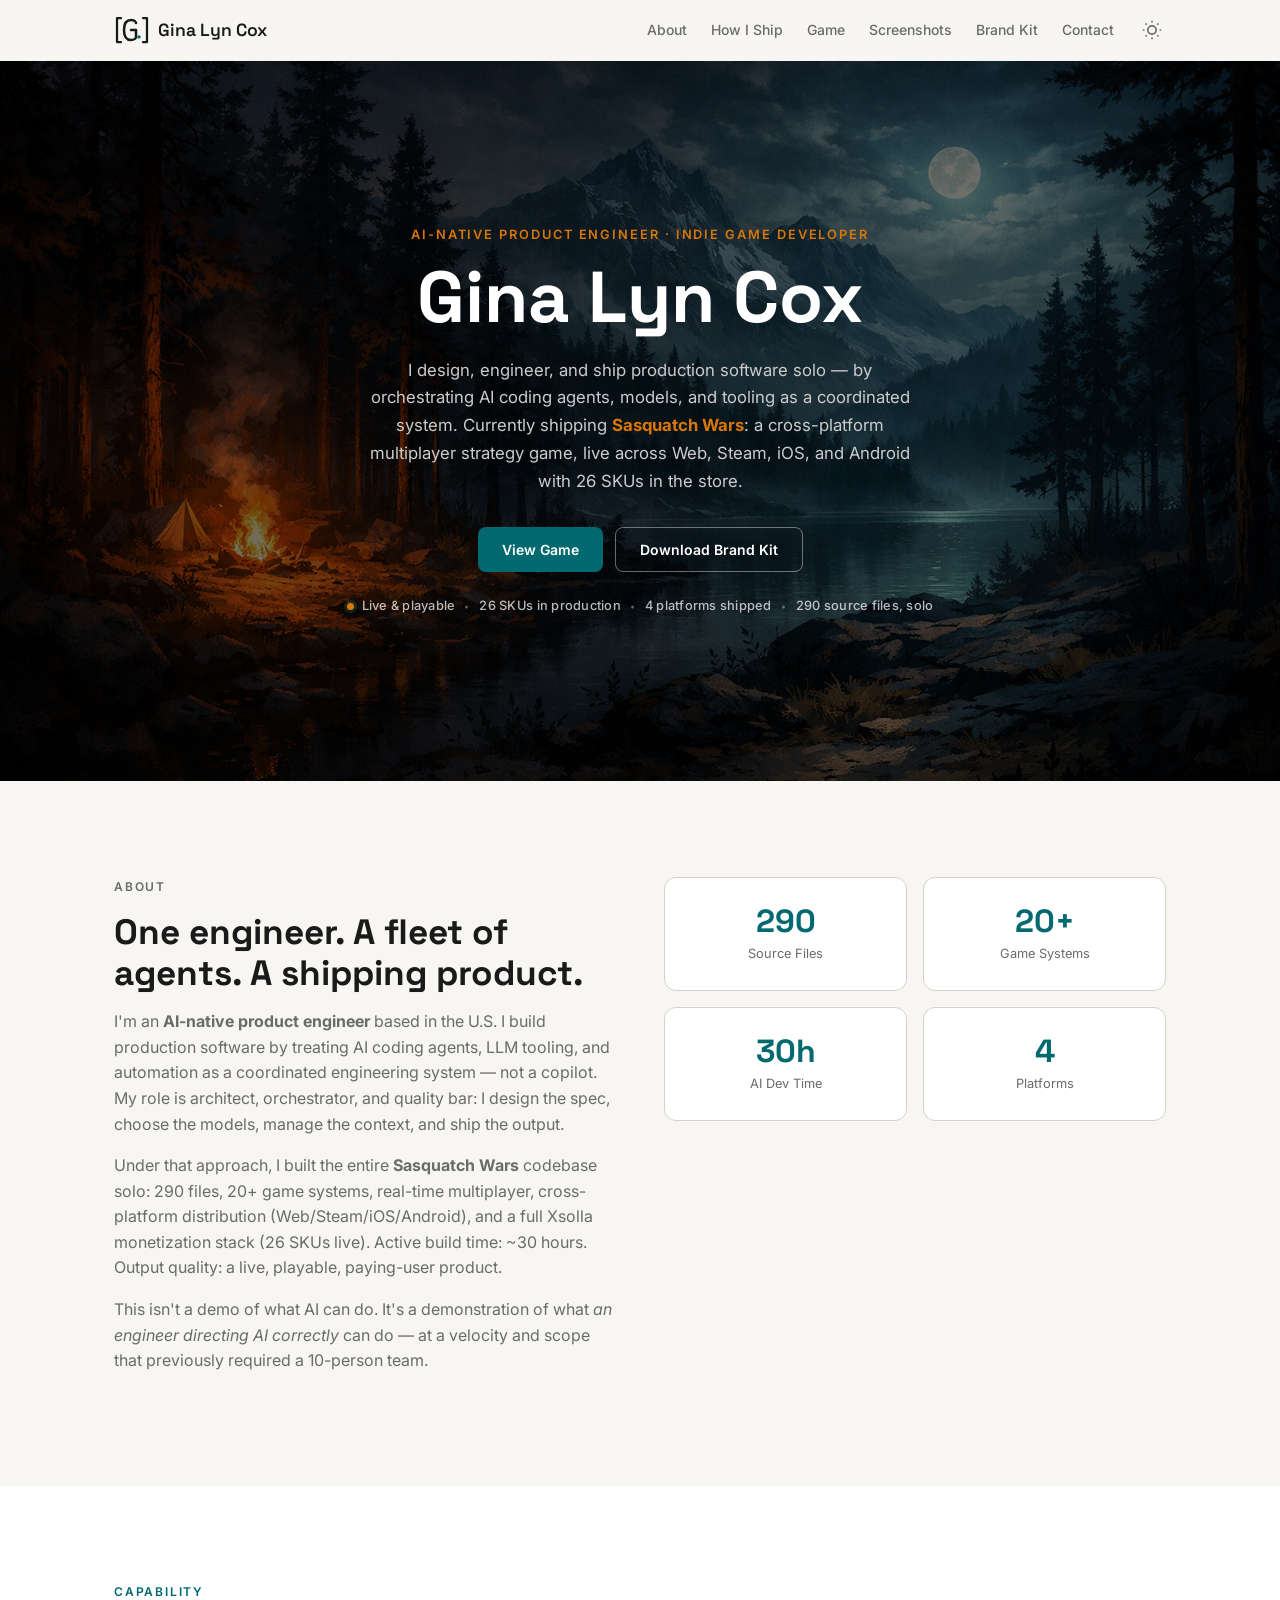
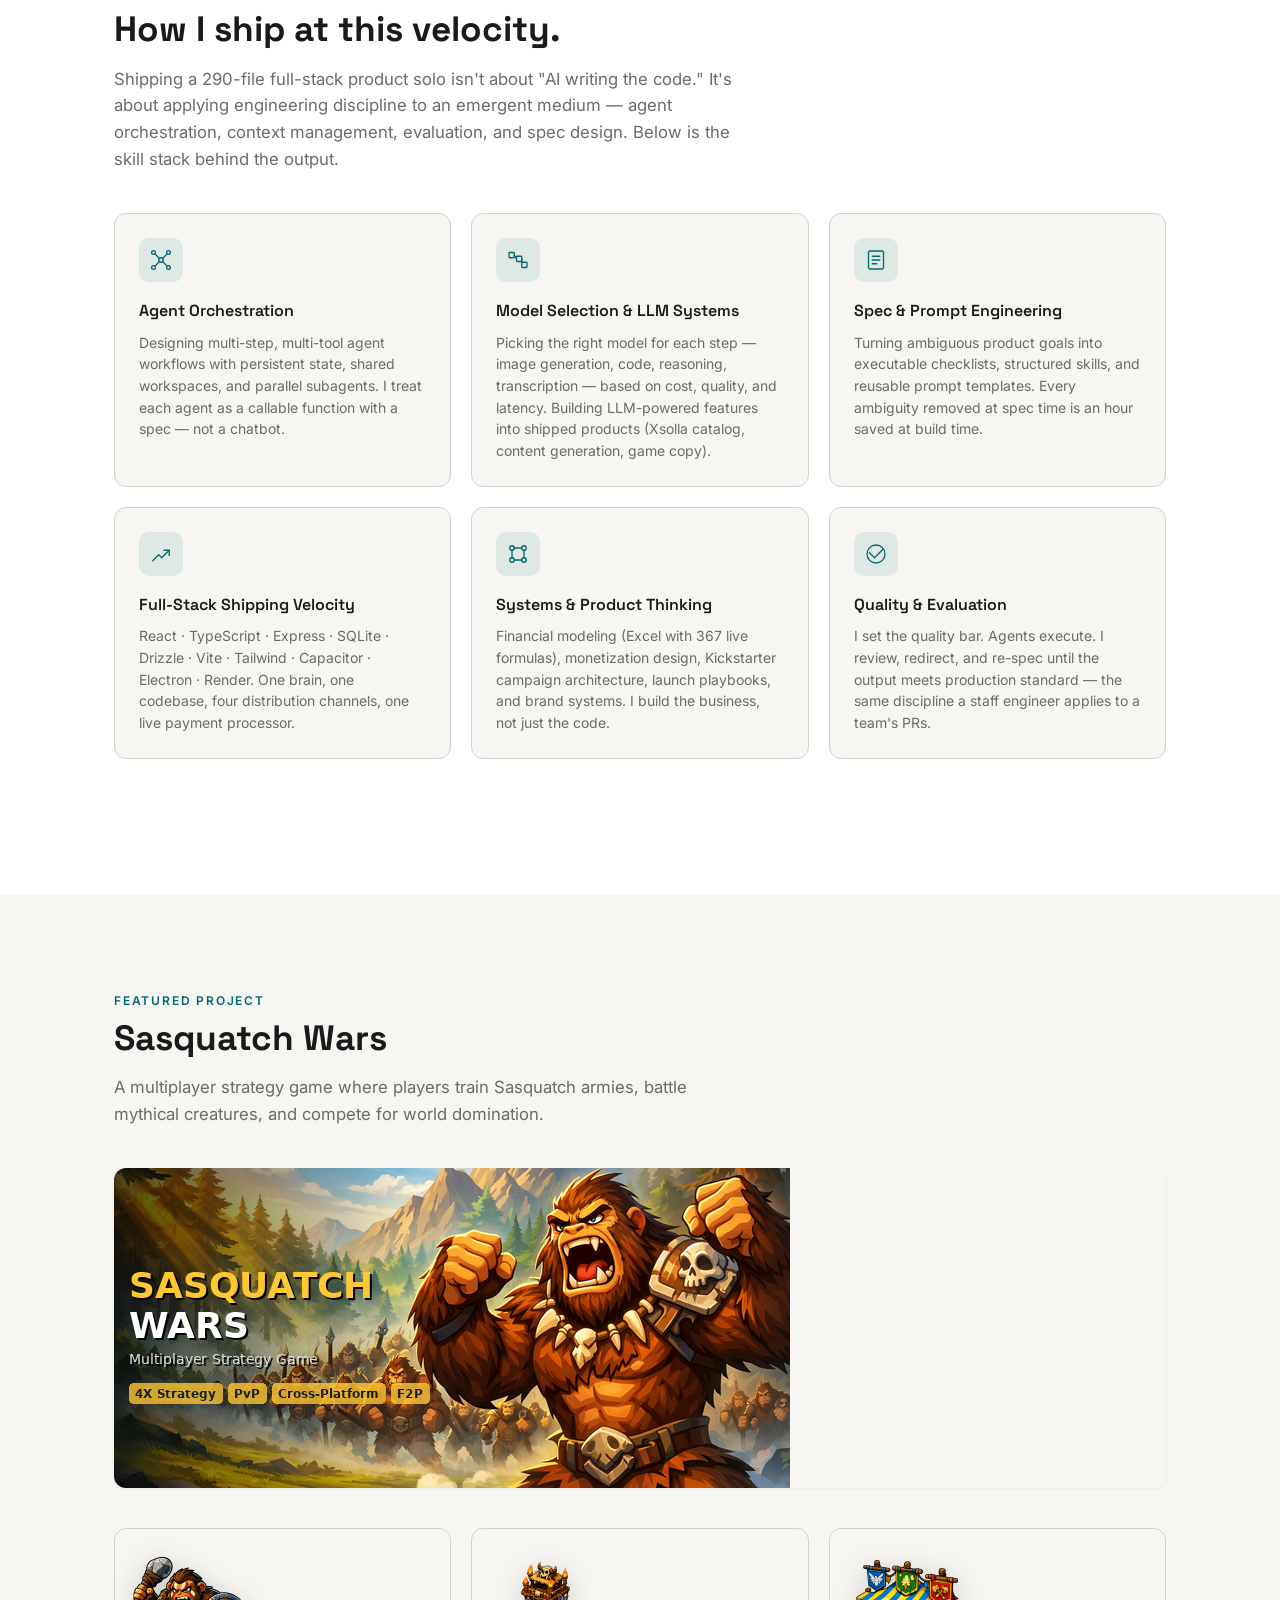
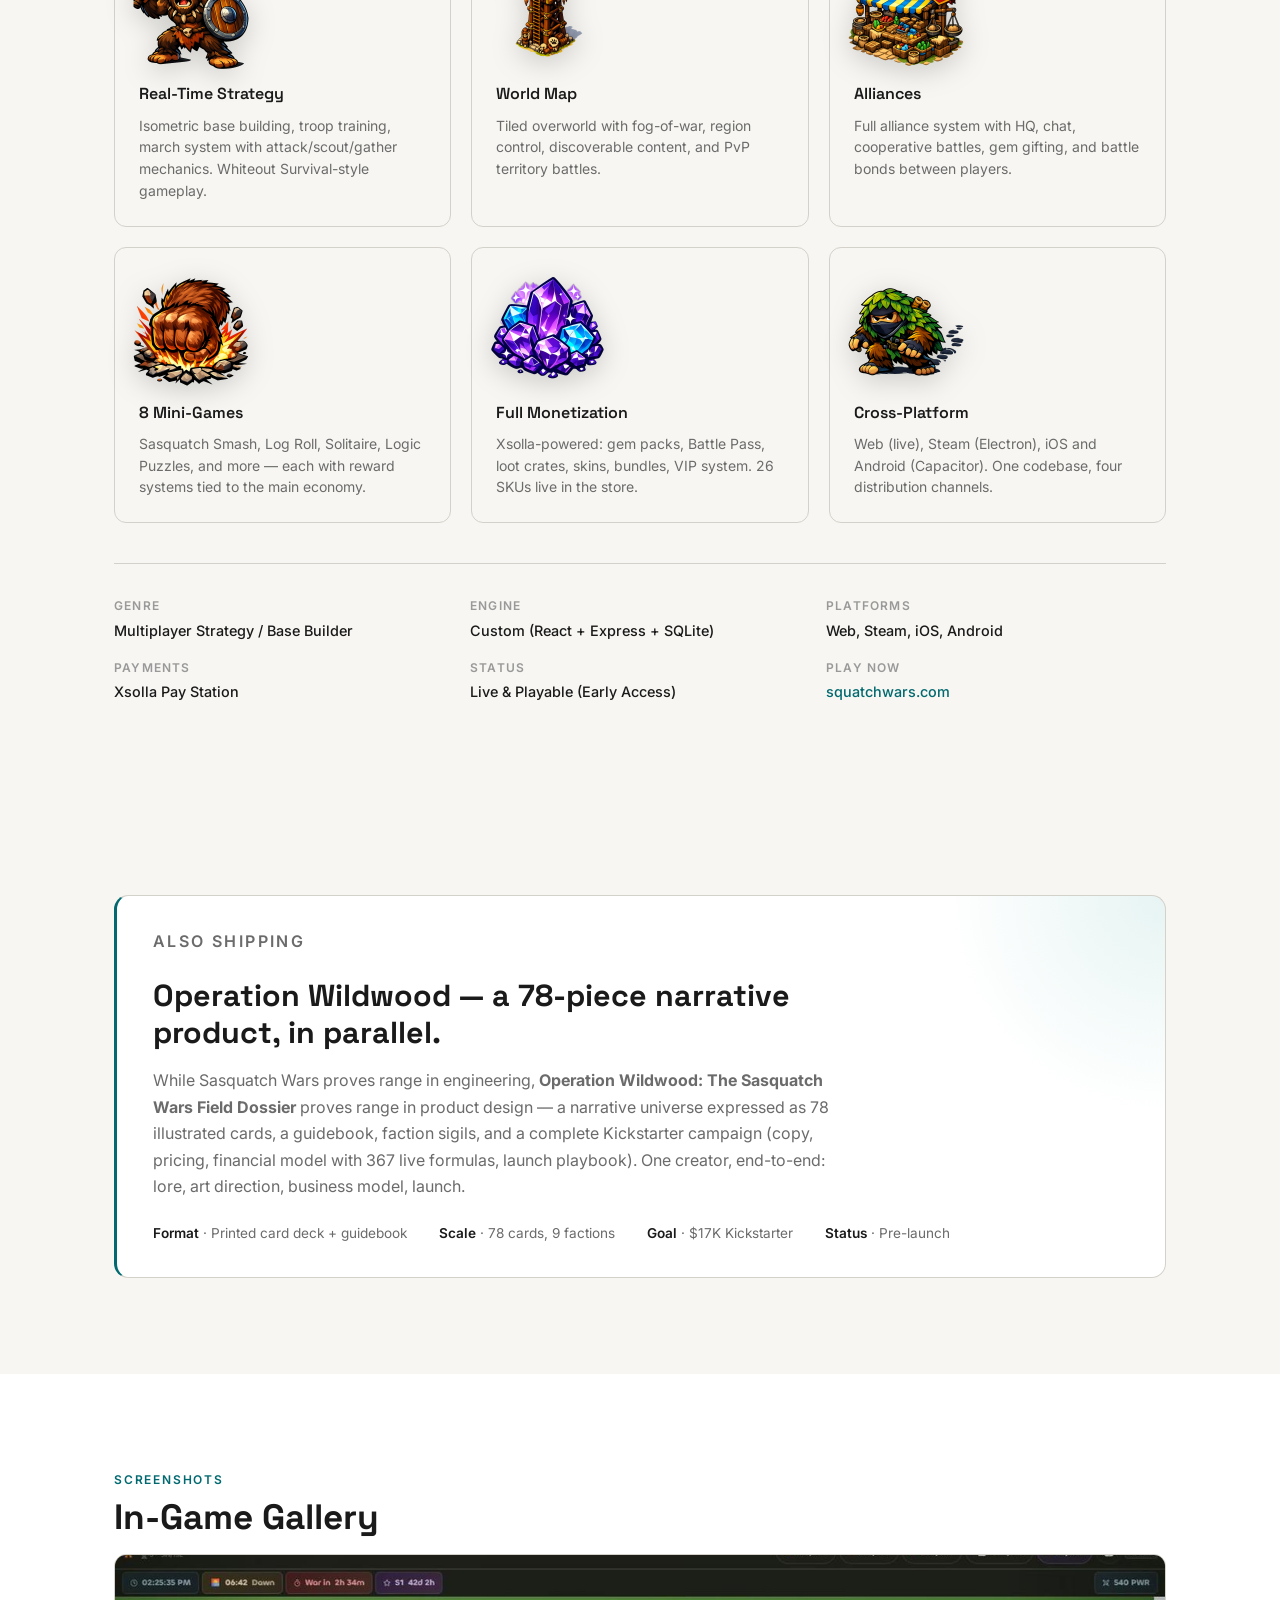
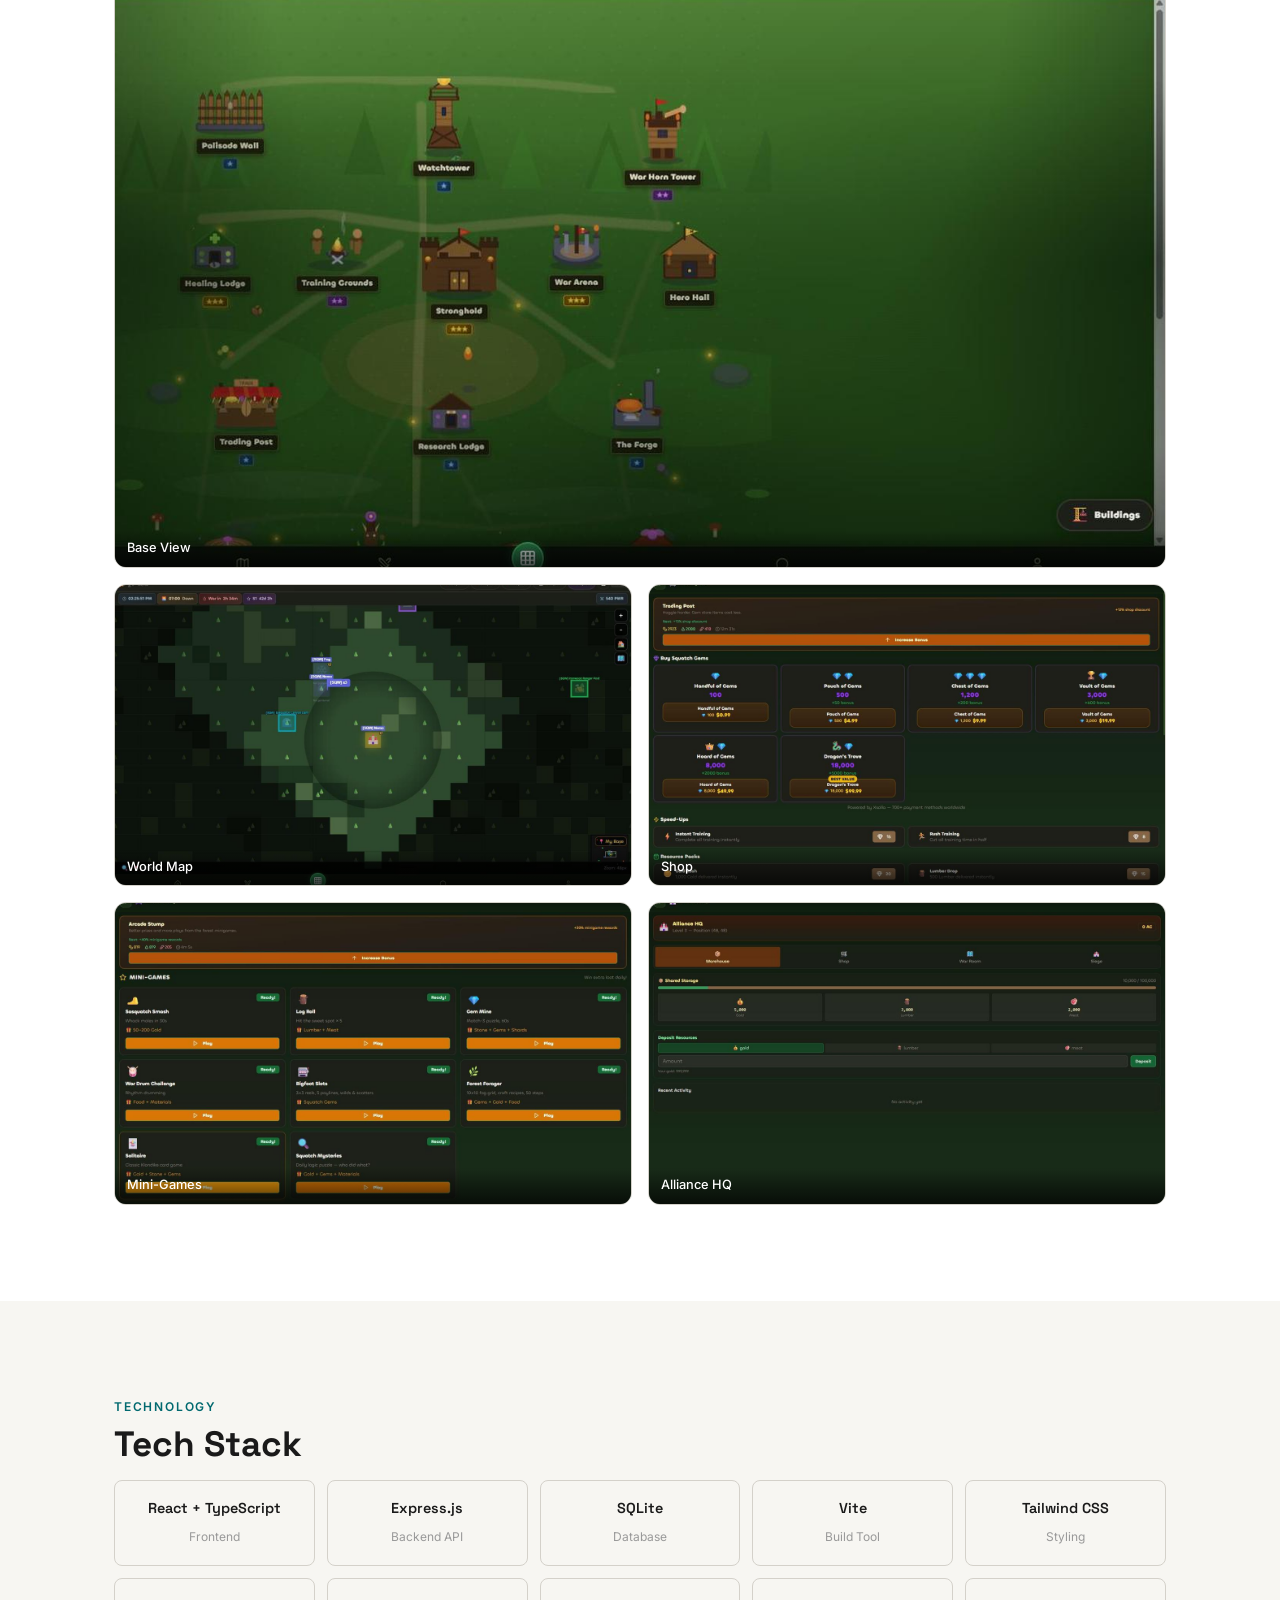
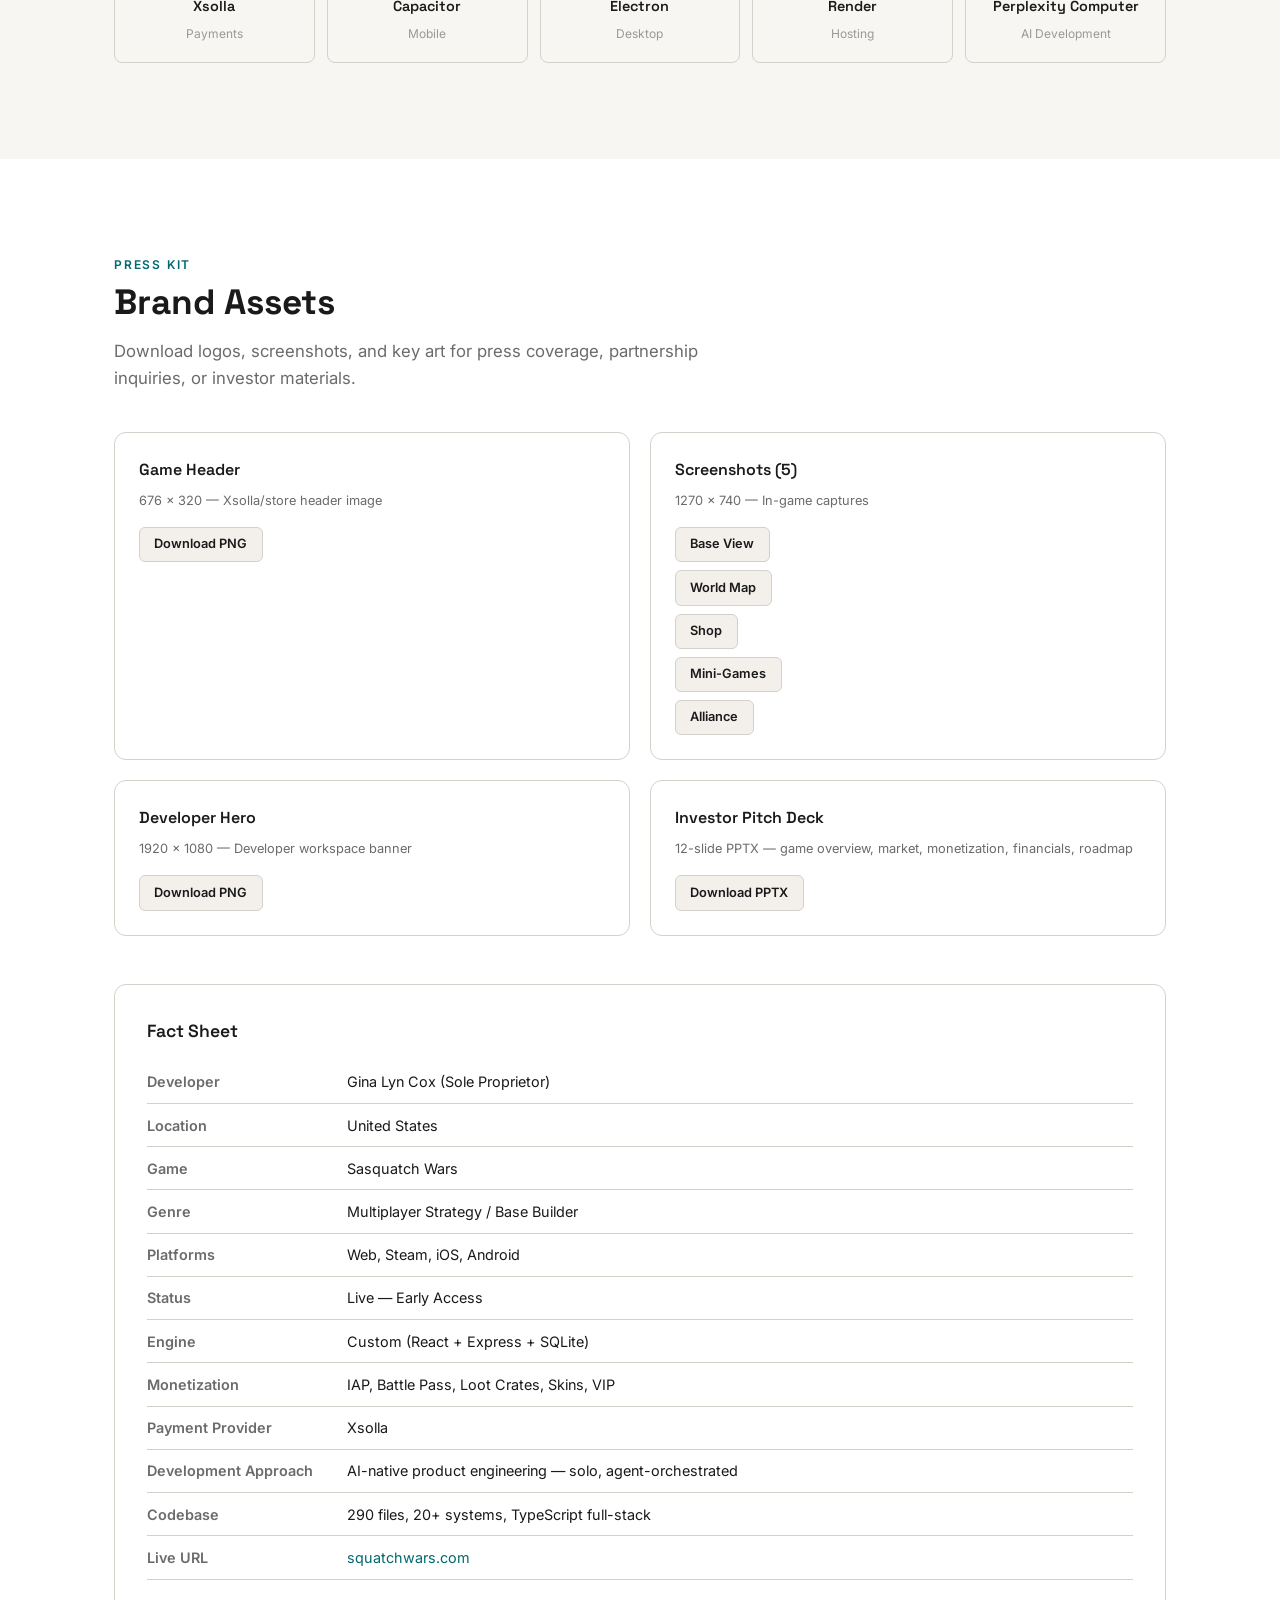
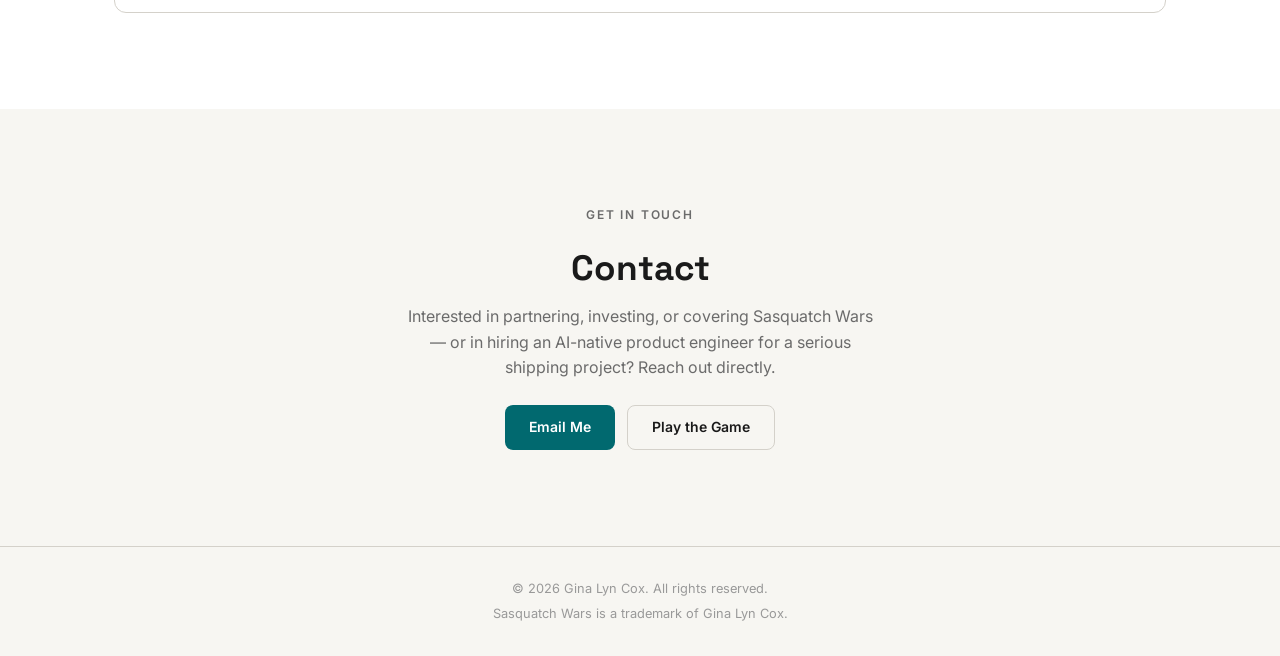
==== commit 7eec14b9: "Replace emoji icons with real game art + custom SVG icons Game section: swap 6 emoji icons for the a" ====
--- a/index.html
+++ b/index.html
@@ -139,32 +139,44 @@
 
       <div class="features-grid">
         <div class="feature-card">
-          <div class="feature-icon">&#9881;</div>
+          <div class="feature-icon feature-icon--svg" aria-hidden="true">
+            <svg viewBox="0 0 32 32" fill="none" stroke="currentColor" stroke-width="1.75" stroke-linecap="round" stroke-linejoin="round"><circle cx="16" cy="16" r="3"/><circle cx="6" cy="6" r="2.5"/><circle cx="26" cy="6" r="2.5"/><circle cx="6" cy="26" r="2.5"/><circle cx="26" cy="26" r="2.5"/><path d="M8 8 L14 14 M24 8 L18 14 M8 24 L14 18 M24 24 L18 18"/></svg>
+          </div>
           <h3>Agent Orchestration</h3>
           <p>Designing multi-step, multi-tool agent workflows with persistent state, shared workspaces, and parallel subagents. I treat each agent as a callable function with a spec — not a chatbot.</p>
         </div>
         <div class="feature-card">
-          <div class="feature-icon">&#129504;</div>
+          <div class="feature-icon feature-icon--svg" aria-hidden="true">
+            <svg viewBox="0 0 32 32" fill="none" stroke="currentColor" stroke-width="1.75" stroke-linecap="round" stroke-linejoin="round"><rect x="4" y="6" width="7" height="7" rx="1"/><rect x="14" y="11" width="7" height="7" rx="1"/><rect x="21" y="19" width="7" height="7" rx="1"/><path d="M11 9.5 L14 14.5 M21 14.5 L21 19"/></svg>
+          </div>
           <h3>Model Selection &amp; LLM Systems</h3>
           <p>Picking the right model for each step — image generation, code, reasoning, transcription — based on cost, quality, and latency. Building LLM-powered features into shipped products (Xsolla catalog, content generation, game copy).</p>
         </div>
         <div class="feature-card">
-          <div class="feature-icon">&#128221;</div>
+          <div class="feature-icon feature-icon--svg" aria-hidden="true">
+            <svg viewBox="0 0 32 32" fill="none" stroke="currentColor" stroke-width="1.75" stroke-linecap="round" stroke-linejoin="round"><rect x="6" y="4" width="20" height="24" rx="2"/><path d="M11 11 L21 11 M11 16 L21 16 M11 21 L17 21"/></svg>
+          </div>
           <h3>Spec &amp; Prompt Engineering</h3>
           <p>Turning ambiguous product goals into executable checklists, structured skills, and reusable prompt templates. Every ambiguity removed at spec time is an hour saved at build time.</p>
         </div>
         <div class="feature-card">
-          <div class="feature-icon">&#128640;</div>
+          <div class="feature-icon feature-icon--svg" aria-hidden="true">
+            <svg viewBox="0 0 32 32" fill="none" stroke="currentColor" stroke-width="1.75" stroke-linecap="round" stroke-linejoin="round"><path d="M5 25 L13 17 L17 21 L27 11"/><path d="M20 11 L27 11 L27 18"/></svg>
+          </div>
           <h3>Full-Stack Shipping Velocity</h3>
           <p>React · TypeScript · Express · SQLite · Drizzle · Vite · Tailwind · Capacitor · Electron · Render. One brain, one codebase, four distribution channels, one live payment processor.</p>
         </div>
         <div class="feature-card">
-          <div class="feature-icon">&#128202;</div>
+          <div class="feature-icon feature-icon--svg" aria-hidden="true">
+            <svg viewBox="0 0 32 32" fill="none" stroke="currentColor" stroke-width="1.75" stroke-linecap="round" stroke-linejoin="round"><circle cx="8" cy="8" r="3"/><circle cx="24" cy="8" r="3"/><circle cx="8" cy="24" r="3"/><circle cx="24" cy="24" r="3"/><path d="M8 11 L8 21 M24 11 L24 21 M11 8 L21 8 M11 24 L21 24"/></svg>
+          </div>
           <h3>Systems &amp; Product Thinking</h3>
           <p>Financial modeling (Excel with 367 live formulas), monetization design, Kickstarter campaign architecture, launch playbooks, and brand systems. I build the business, not just the code.</p>
         </div>
         <div class="feature-card">
-          <div class="feature-icon">&#127919;</div>
+          <div class="feature-icon feature-icon--svg" aria-hidden="true">
+            <svg viewBox="0 0 32 32" fill="none" stroke="currentColor" stroke-width="1.75" stroke-linecap="round" stroke-linejoin="round"><path d="M7 14 L14 21 L25 10"/><circle cx="16" cy="16" r="12"/></svg>
+          </div>
           <h3>Quality &amp; Evaluation</h3>
           <p>I set the quality bar. Agents execute. I review, redirect, and re-spec until the output meets production standard — the same discipline a staff engineer applies to a team's PRs.</p>
         </div>
@@ -183,34 +195,46 @@
         <img src="assets/game-header.png" alt="Sasquatch Wars header art" loading="lazy">
       </div>
 
-      <div class="features-grid">
-        <div class="feature-card">
-          <div class="feature-icon">&#9876;</div>
+      <div class="features-grid features-grid--game">
+        <div class="feature-card">
+          <div class="feature-icon feature-icon--art">
+            <img src="assets/game-icons/rts-warrior.png" alt="Sasquatch warrior" loading="lazy" width="120" height="120">
+          </div>
           <h3>Real-Time Strategy</h3>
           <p>Isometric base building, troop training, march system with attack/scout/gather mechanics. Whiteout Survival-style gameplay.</p>
         </div>
         <div class="feature-card">
-          <div class="feature-icon">&#127760;</div>
+          <div class="feature-icon feature-icon--art">
+            <img src="assets/game-icons/worldmap-watchtower.png" alt="Watchtower overlooking the world map" loading="lazy" width="120" height="120">
+          </div>
           <h3>World Map</h3>
           <p>Tiled overworld with fog-of-war, region control, discoverable content, and PvP territory battles.</p>
         </div>
         <div class="feature-card">
-          <div class="feature-icon">&#129309;</div>
+          <div class="feature-icon feature-icon--art">
+            <img src="assets/game-icons/alliance-market.png" alt="Alliance market with faction banners" loading="lazy" width="120" height="120">
+          </div>
           <h3>Alliances</h3>
           <p>Full alliance system with HQ, chat, cooperative battles, gem gifting, and battle bonds between players.</p>
         </div>
         <div class="feature-card">
-          <div class="feature-icon">&#127918;</div>
+          <div class="feature-icon feature-icon--art">
+            <img src="assets/game-icons/minigames-smash.png" alt="Sasquatch Smash mini-game icon" loading="lazy" width="120" height="120">
+          </div>
           <h3>8 Mini-Games</h3>
           <p>Sasquatch Smash, Log Roll, Solitaire, Logic Puzzles, and more — each with reward systems tied to the main economy.</p>
         </div>
         <div class="feature-card">
-          <div class="feature-icon">&#128176;</div>
+          <div class="feature-icon feature-icon--art">
+            <img src="assets/game-icons/monetization-gems.png" alt="Gem cluster representing in-game currency" loading="lazy" width="120" height="120">
+          </div>
           <h3>Full Monetization</h3>
           <p>Xsolla-powered: gem packs, Battle Pass, loot crates, skins, bundles, VIP system. 26 SKUs live in the store.</p>
         </div>
         <div class="feature-card">
-          <div class="feature-icon">&#128241;</div>
+          <div class="feature-icon feature-icon--art">
+            <img src="assets/game-icons/crossplatform-scout.png" alt="Scout leaving tracks across platforms" loading="lazy" width="120" height="120">
+          </div>
           <h3>Cross-Platform</h3>
           <p>Web (live), Steam (Electron), iOS and Android (Capacitor). One codebase, four distribution channels.</p>
         </div>
--- a/style.css
+++ b/style.css
@@ -342,7 +342,52 @@
 }
 .feature-icon {
   font-size: 1.5rem;
-  margin-bottom: 0.75rem;
+  margin-bottom: 1rem;
+  display: inline-flex;
+  align-items: center;
+  justify-content: center;
+}
+
+/* SVG line icons — capability cards */
+.feature-icon--svg {
+  width: 44px;
+  height: 44px;
+  border-radius: 0.625rem;
+  background: color-mix(in srgb, var(--color-primary) 10%, transparent);
+  color: var(--color-primary);
+  transition: background 0.2s ease, transform 0.2s ease;
+}
+.feature-icon--svg svg {
+  width: 24px;
+  height: 24px;
+}
+.feature-card:hover .feature-icon--svg {
+  background: color-mix(in srgb, var(--color-primary) 18%, transparent);
+  transform: translateY(-1px);
+}
+
+/* Game art icons — featured project cards */
+.feature-icon--art {
+  width: 120px;
+  height: 120px;
+  margin-bottom: 0.5rem;
+  margin-left: -0.5rem;
+  filter: drop-shadow(0 6px 14px rgba(0, 0, 0, 0.18));
+  transition: transform 0.25s cubic-bezier(0.16, 1, 0.3, 1);
+}
+.feature-icon--art img {
+  width: 100%;
+  height: 100%;
+  object-fit: contain;
+  display: block;
+}
+.feature-card:hover .feature-icon--art {
+  transform: translateY(-3px) rotate(-1.5deg);
+}
+
+/* On alt surfaces (cream/dark), nudge shadow for better contrast */
+[data-theme="dark"] .feature-icon--art {
+  filter: drop-shadow(0 8px 18px rgba(0, 0, 0, 0.45));
 }
 .feature-card h3 {
   font-family: var(--font-display);
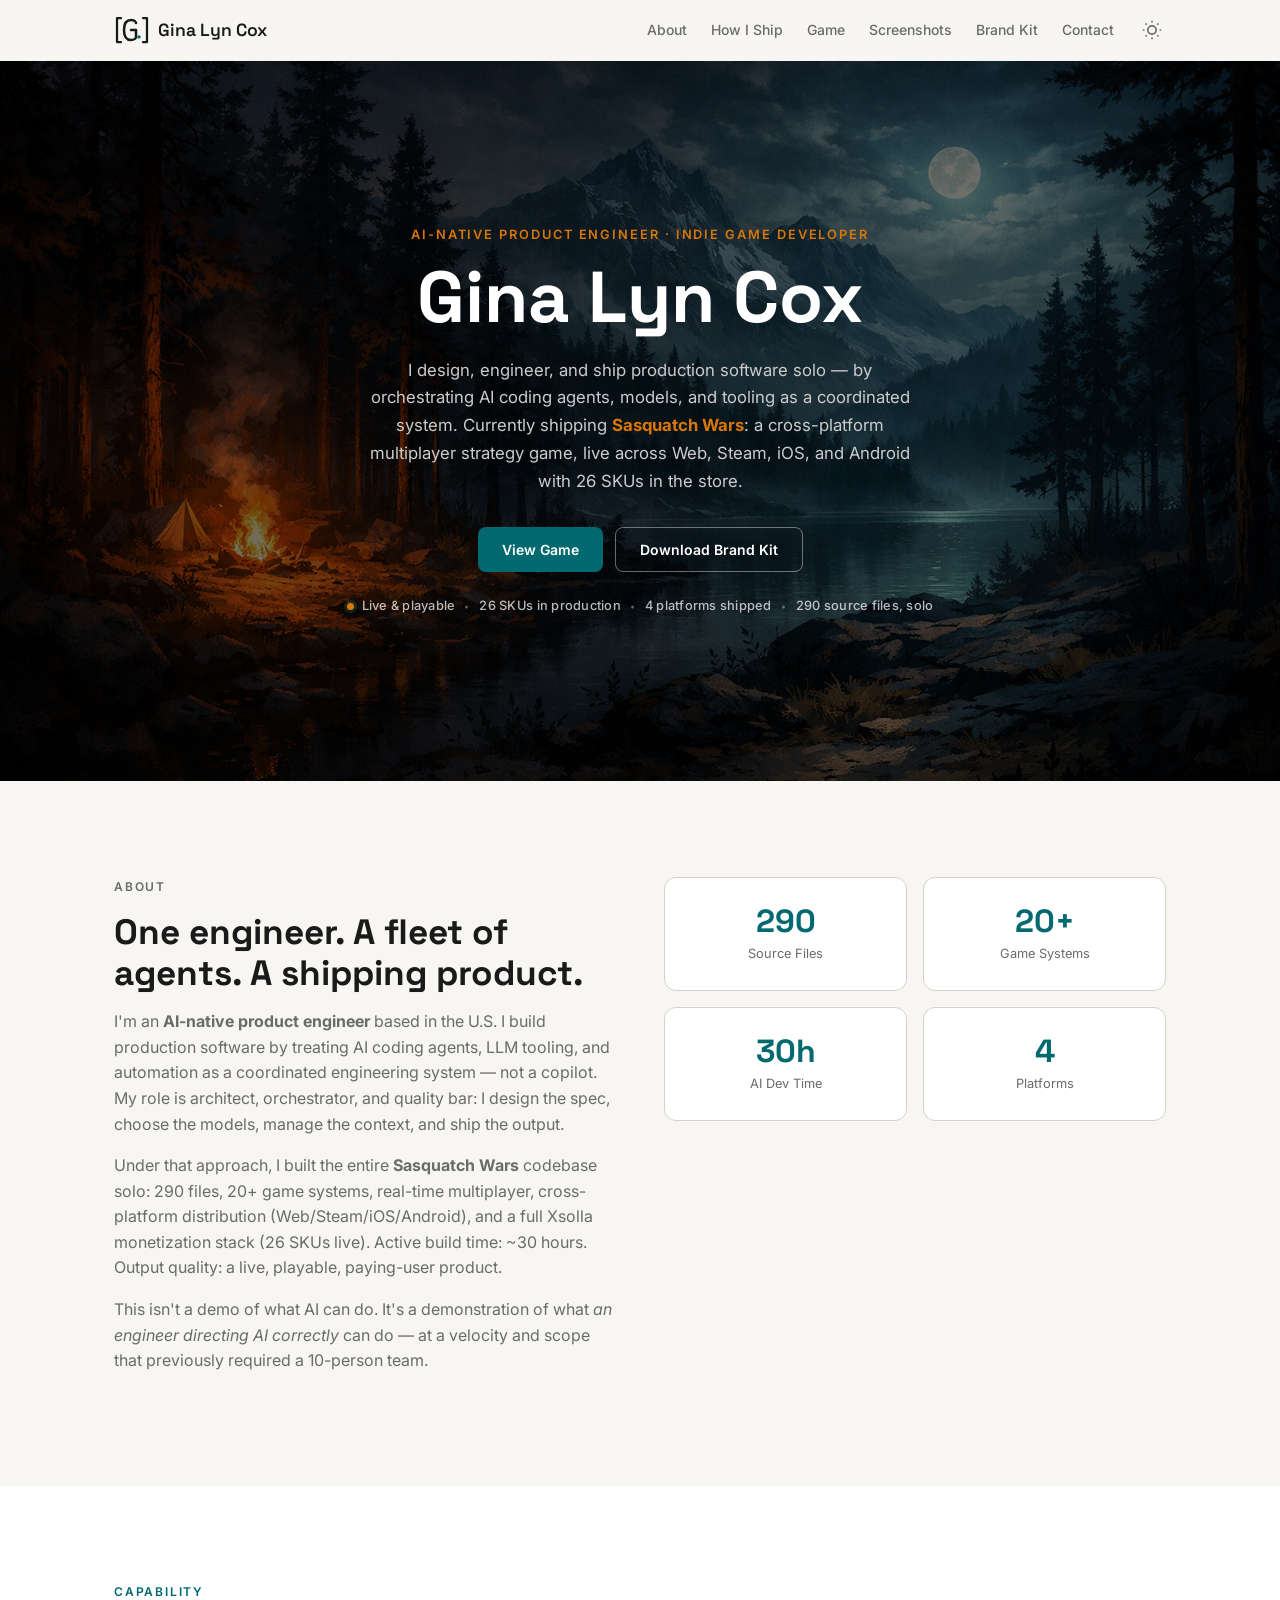
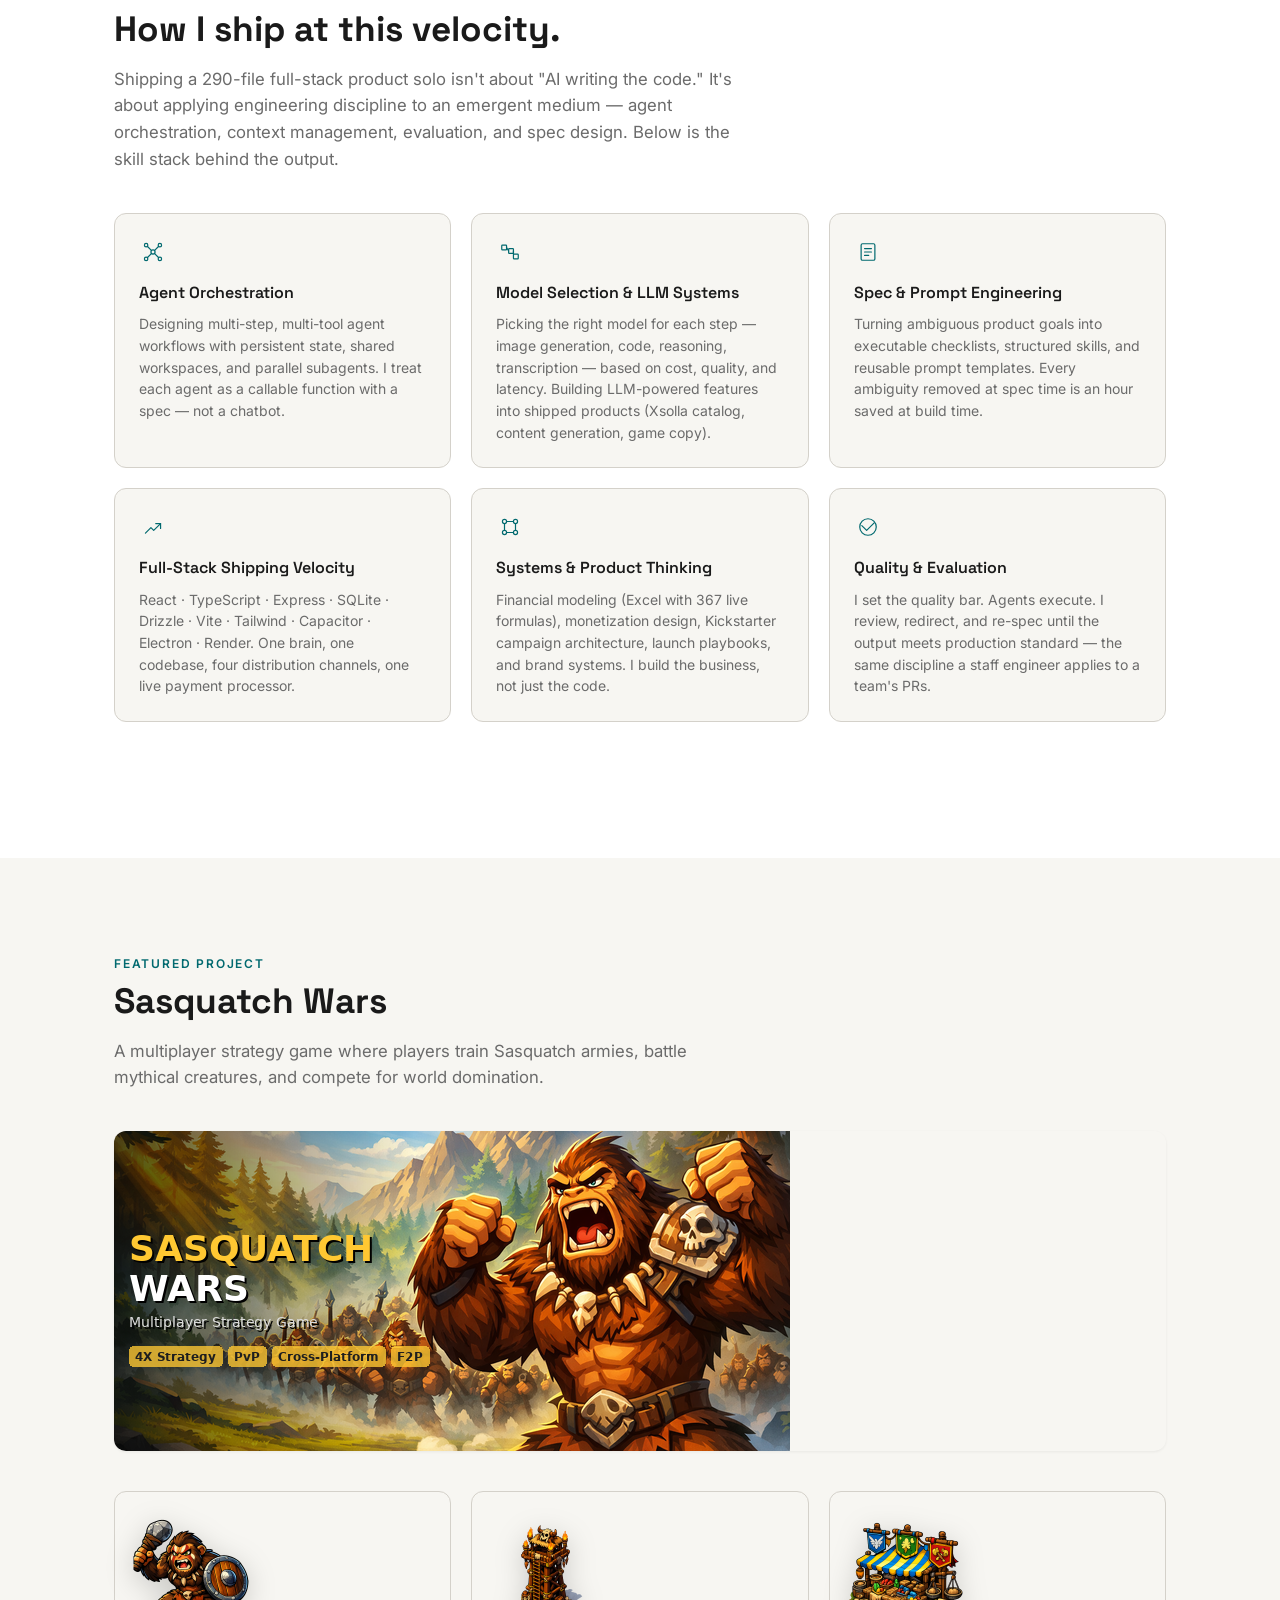
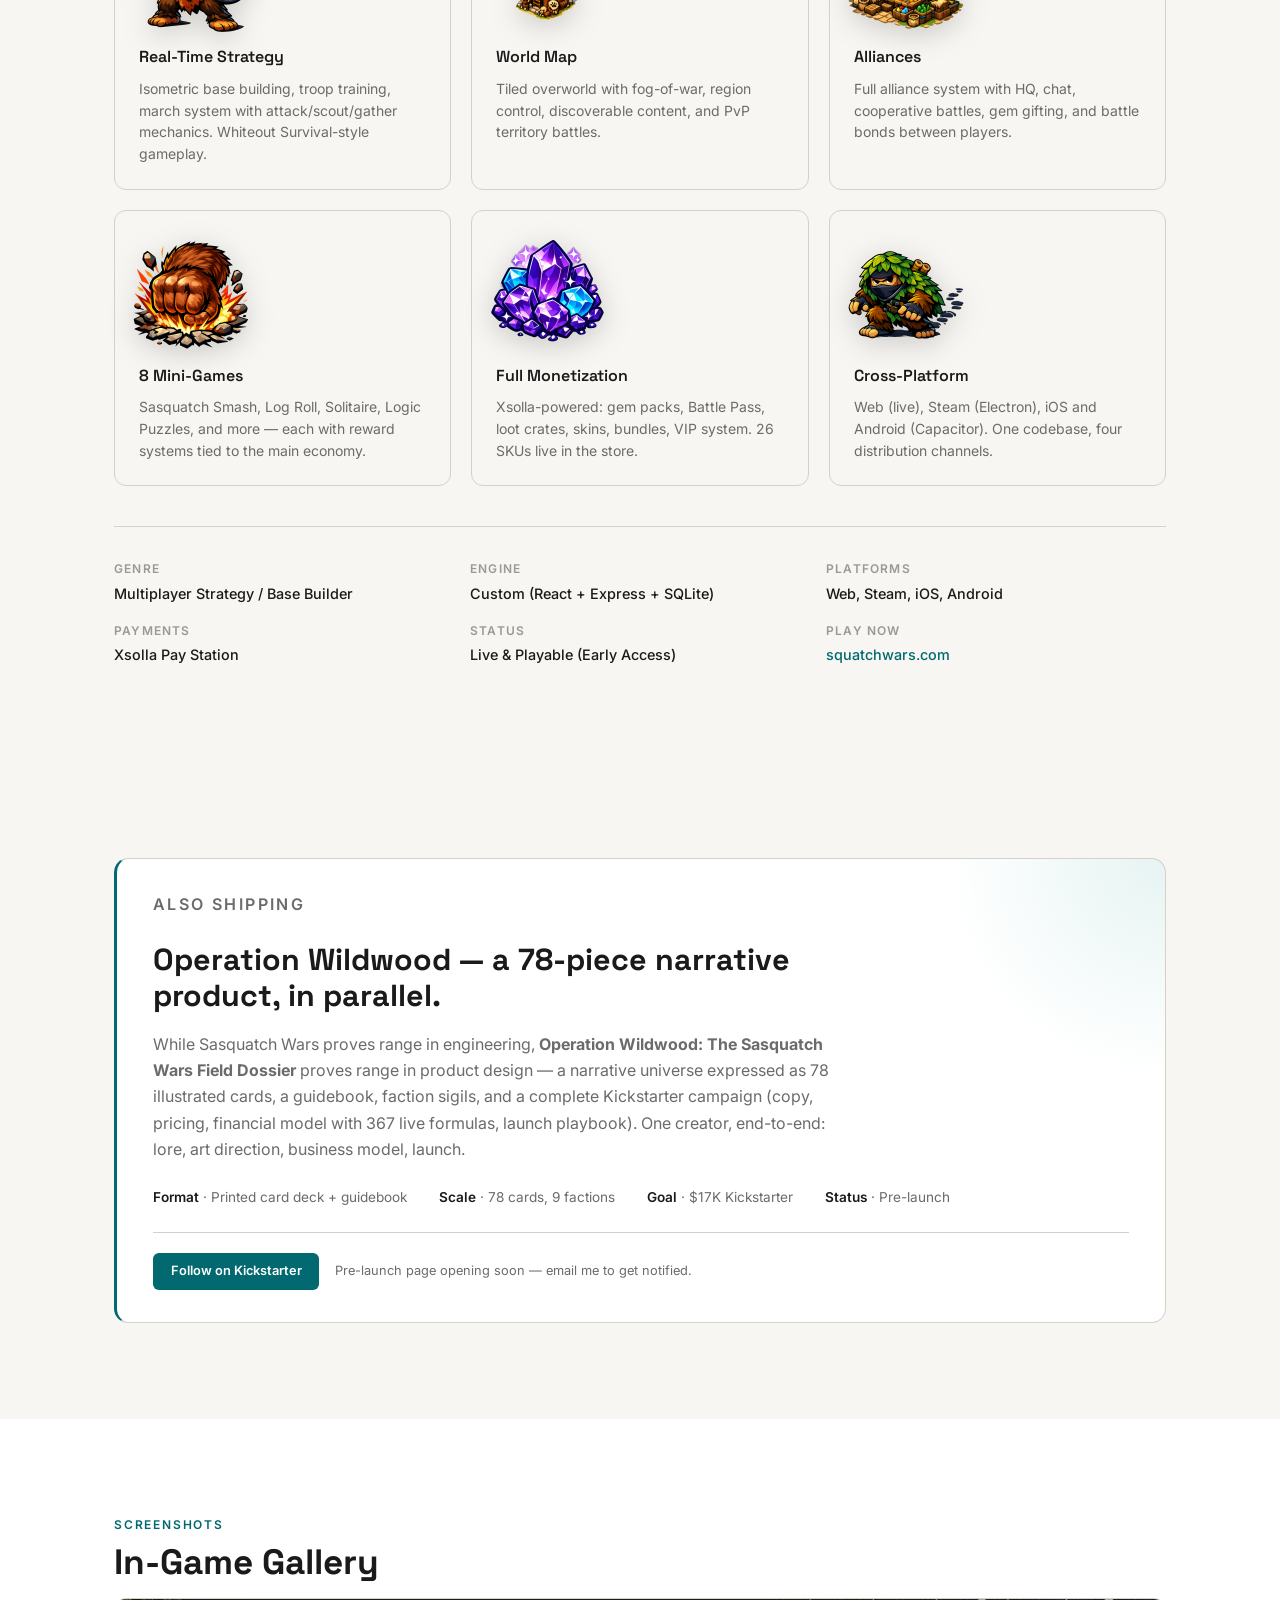
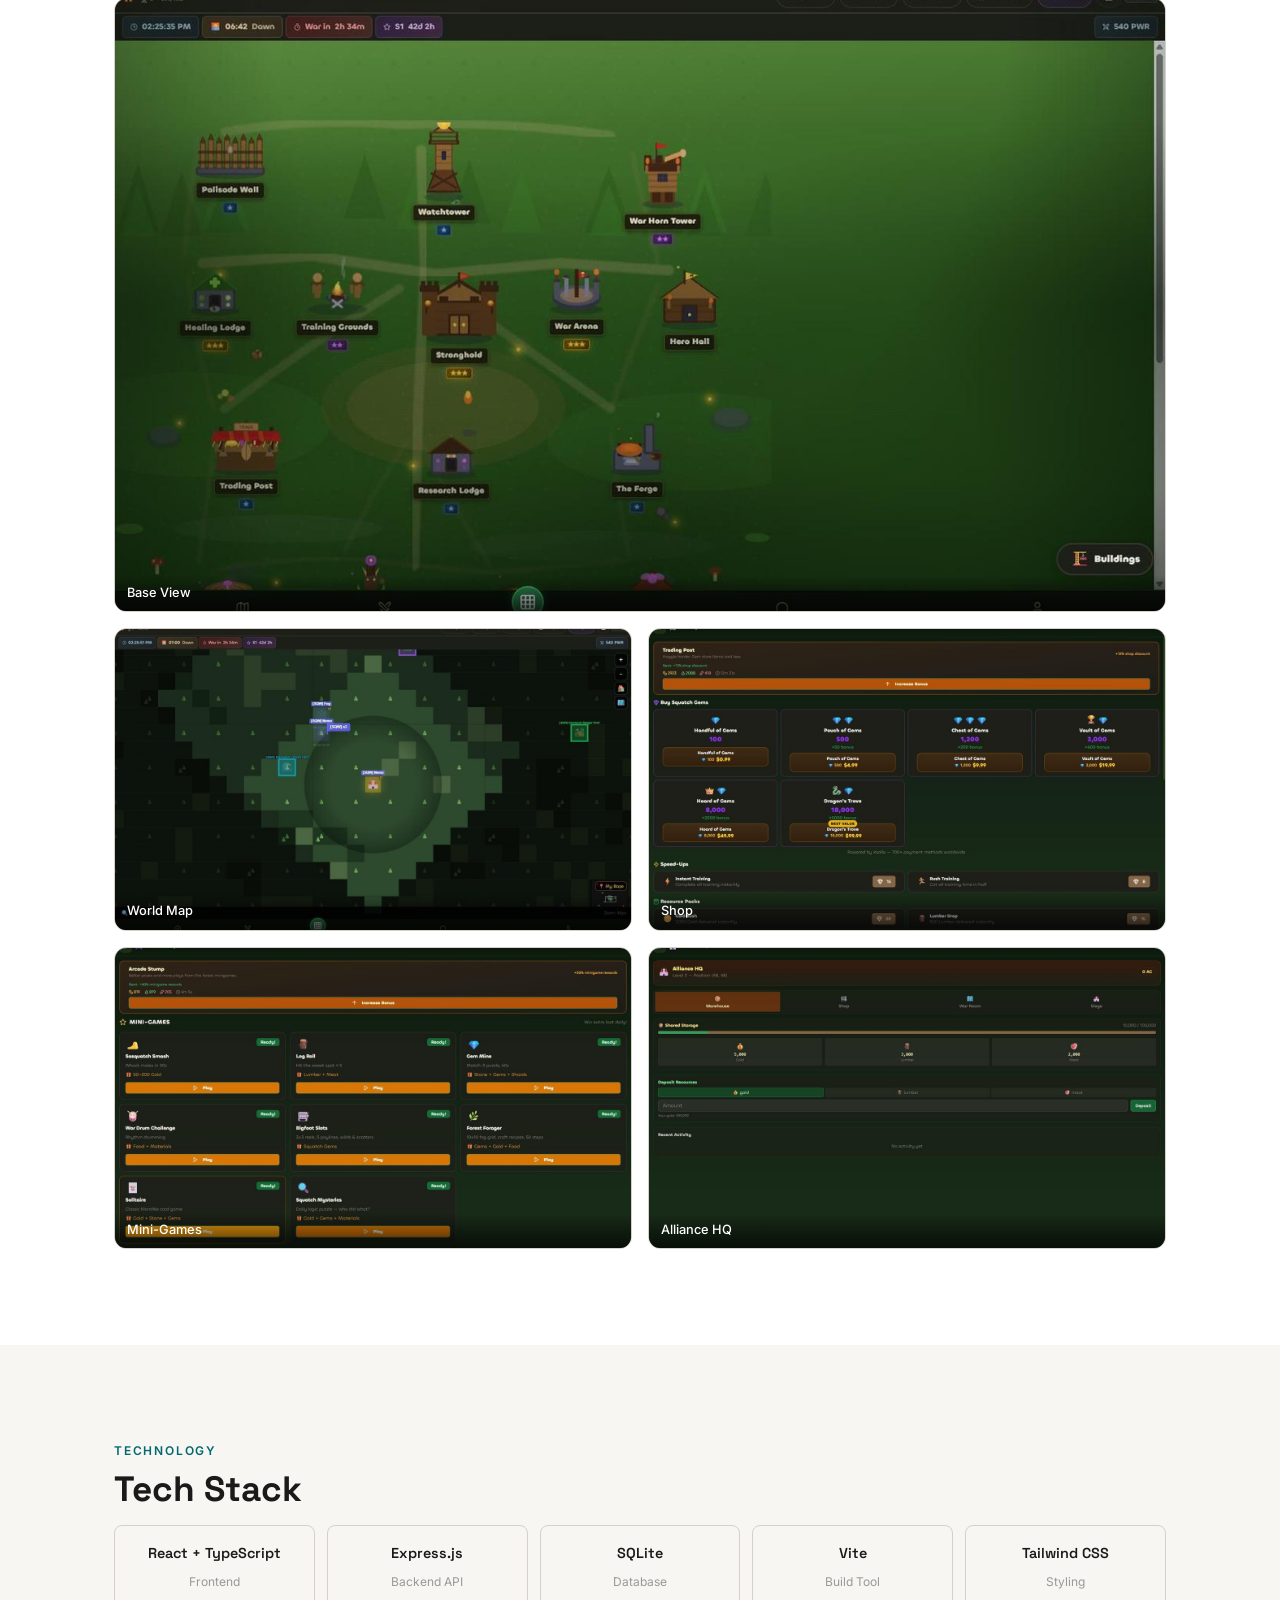
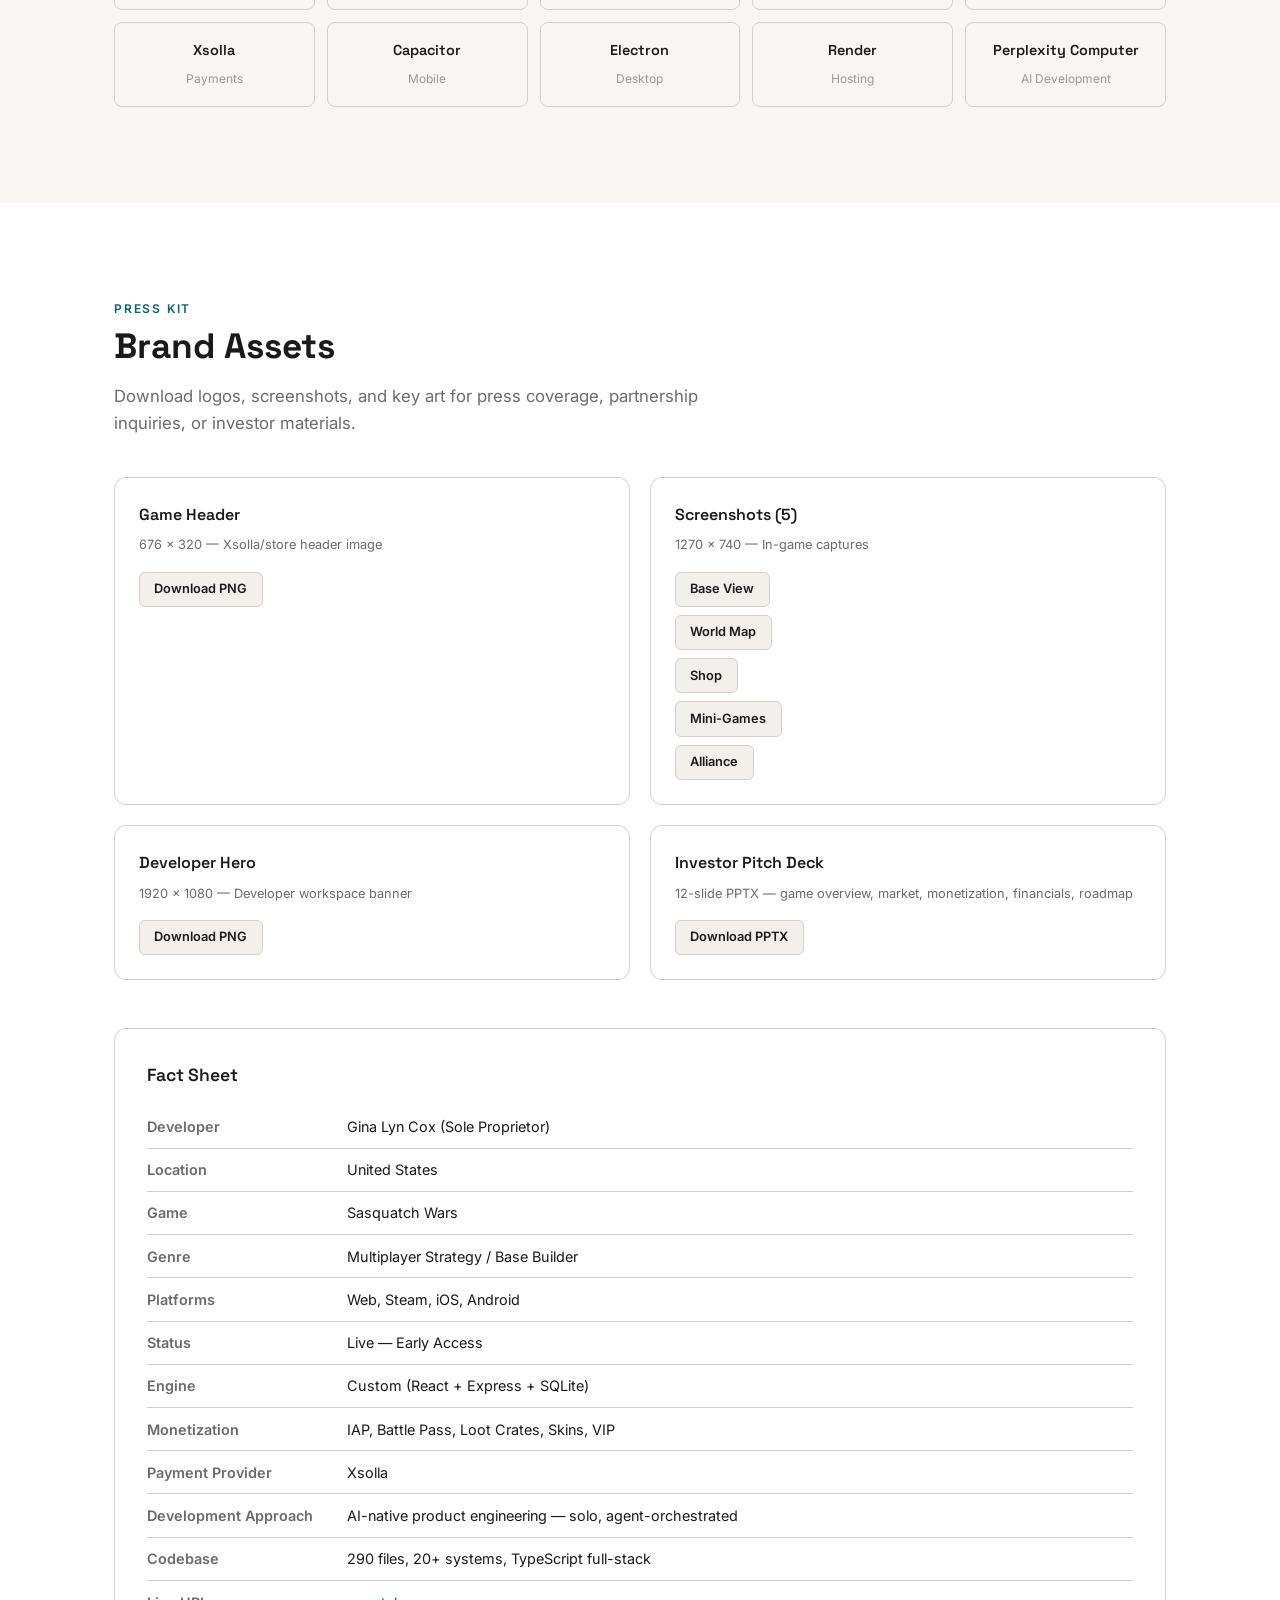
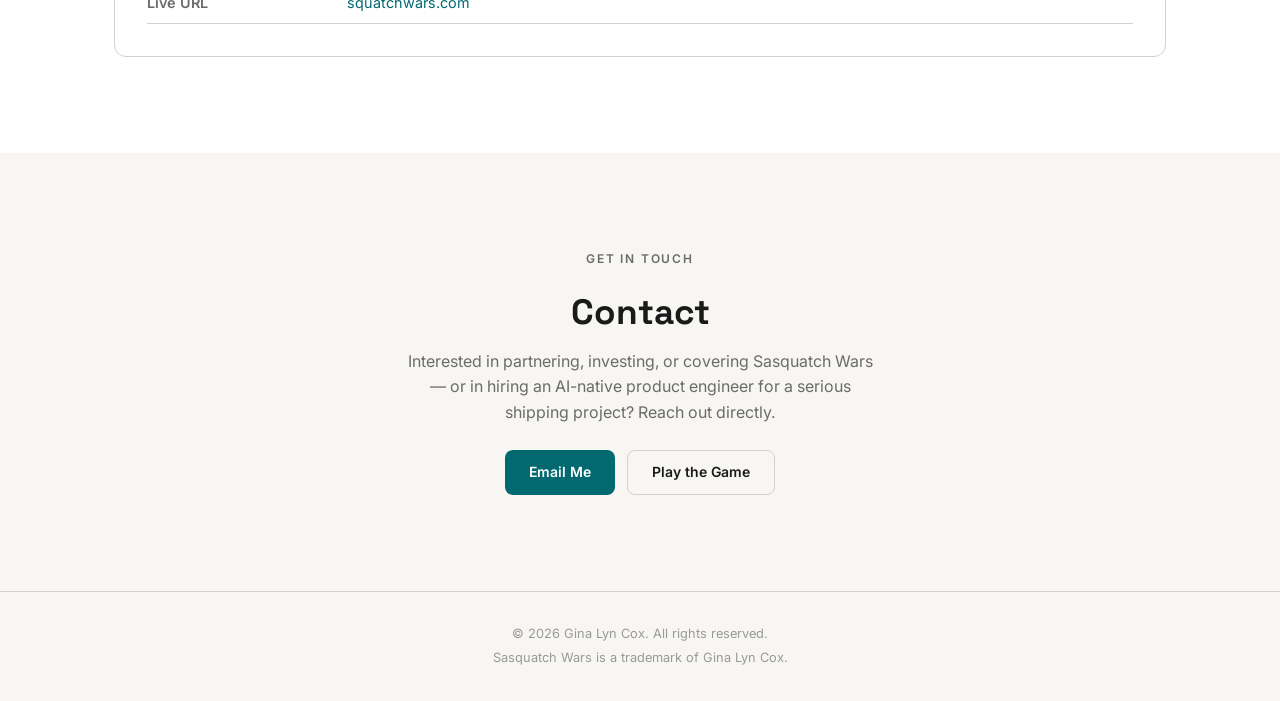
==== commit 39a9605c: "Wire Operation Wildwood callout to a Follow on Kickstarter CTA Pre-launch fallback: button currently" ====
--- a/index.html
+++ b/index.html
@@ -283,6 +283,14 @@
             <span><strong>Goal</strong> · $17K Kickstarter</span>
             <span><strong>Status</strong> · Pre-launch</span>
           </div>
+          <div class="callout-actions">
+            <!-- TODO: Replace data-kickstarter-url with the real Kickstarter pre-launch URL once created. -->
+            <a href="mailto:gina.lyn.cox@gmail.com?subject=Notify%20me%20%E2%80%94%20Operation%20Wildwood%20Kickstarter&body=Please%20email%20me%20when%20the%20Operation%20Wildwood%20Kickstarter%20goes%20live."
+               class="btn btn-primary btn-sm"
+               id="wildwood-cta"
+               data-kickstarter-url="">Follow on Kickstarter</a>
+            <span class="callout-actions-note" id="wildwood-cta-note">Pre-launch page opening soon — email me to get notified.</span>
+          </div>
         </div>
       </div>
     </div>
@@ -474,6 +482,20 @@
       });
     });
 
+    // Wildwood Kickstarter CTA: swap to the real URL when provided
+    (function () {
+      const cta = document.getElementById('wildwood-cta');
+      const note = document.getElementById('wildwood-cta-note');
+      if (!cta) return;
+      const url = cta.getAttribute('data-kickstarter-url');
+      if (url && url.trim()) {
+        cta.setAttribute('href', url.trim());
+        cta.setAttribute('target', '_blank');
+        cta.setAttribute('rel', 'noopener');
+        if (note) note.textContent = 'Pre-launch page live — follow to get launch-day notified.';
+      }
+    })();
+
     // Header scroll effect
     let lastScroll = 0;
     window.addEventListener('scroll', () => {
--- a/style.css
+++ b/style.css
@@ -350,19 +350,20 @@
 
 /* SVG line icons — capability cards */
 .feature-icon--svg {
-  width: 44px;
-  height: 44px;
-  border-radius: 0.625rem;
-  background: color-mix(in srgb, var(--color-primary) 10%, transparent);
+  width: 28px;
+  height: 28px;
+  border-radius: 0;
+  background: transparent;
   color: var(--color-primary);
-  transition: background 0.2s ease, transform 0.2s ease;
+  margin-bottom: 0.85rem;
+  transition: transform 0.2s ease;
 }
 .feature-icon--svg svg {
-  width: 24px;
-  height: 24px;
+  width: 22px;
+  height: 22px;
+  stroke-width: 1.75;
 }
 .feature-card:hover .feature-icon--svg {
-  background: color-mix(in srgb, var(--color-primary) 18%, transparent);
   transform: translateY(-1px);
 }
 
@@ -698,6 +699,30 @@
   color: var(--color-text);
   font-weight: 600;
 }
+.callout-actions {
+  display: flex;
+  align-items: center;
+  flex-wrap: wrap;
+  gap: 0.75rem 1rem;
+  margin-top: 1.5rem;
+  padding-top: 1.25rem;
+  border-top: 1px solid var(--color-border);
+}
+.callout-actions .btn-sm {
+  padding: 0.5rem 1.1rem;
+  background: var(--color-primary);
+  color: var(--color-primary-text);
+  border: none;
+}
+.callout-actions .btn-sm:hover {
+  background: var(--color-primary-hover);
+  color: var(--color-primary-text);
+  transform: translateY(-1px);
+}
+.callout-actions-note {
+  font-size: 0.8rem;
+  color: var(--color-text-muted);
+}
 
 @media (max-width: 640px) {
   .callout { padding: 1.5rem 1.25rem; }
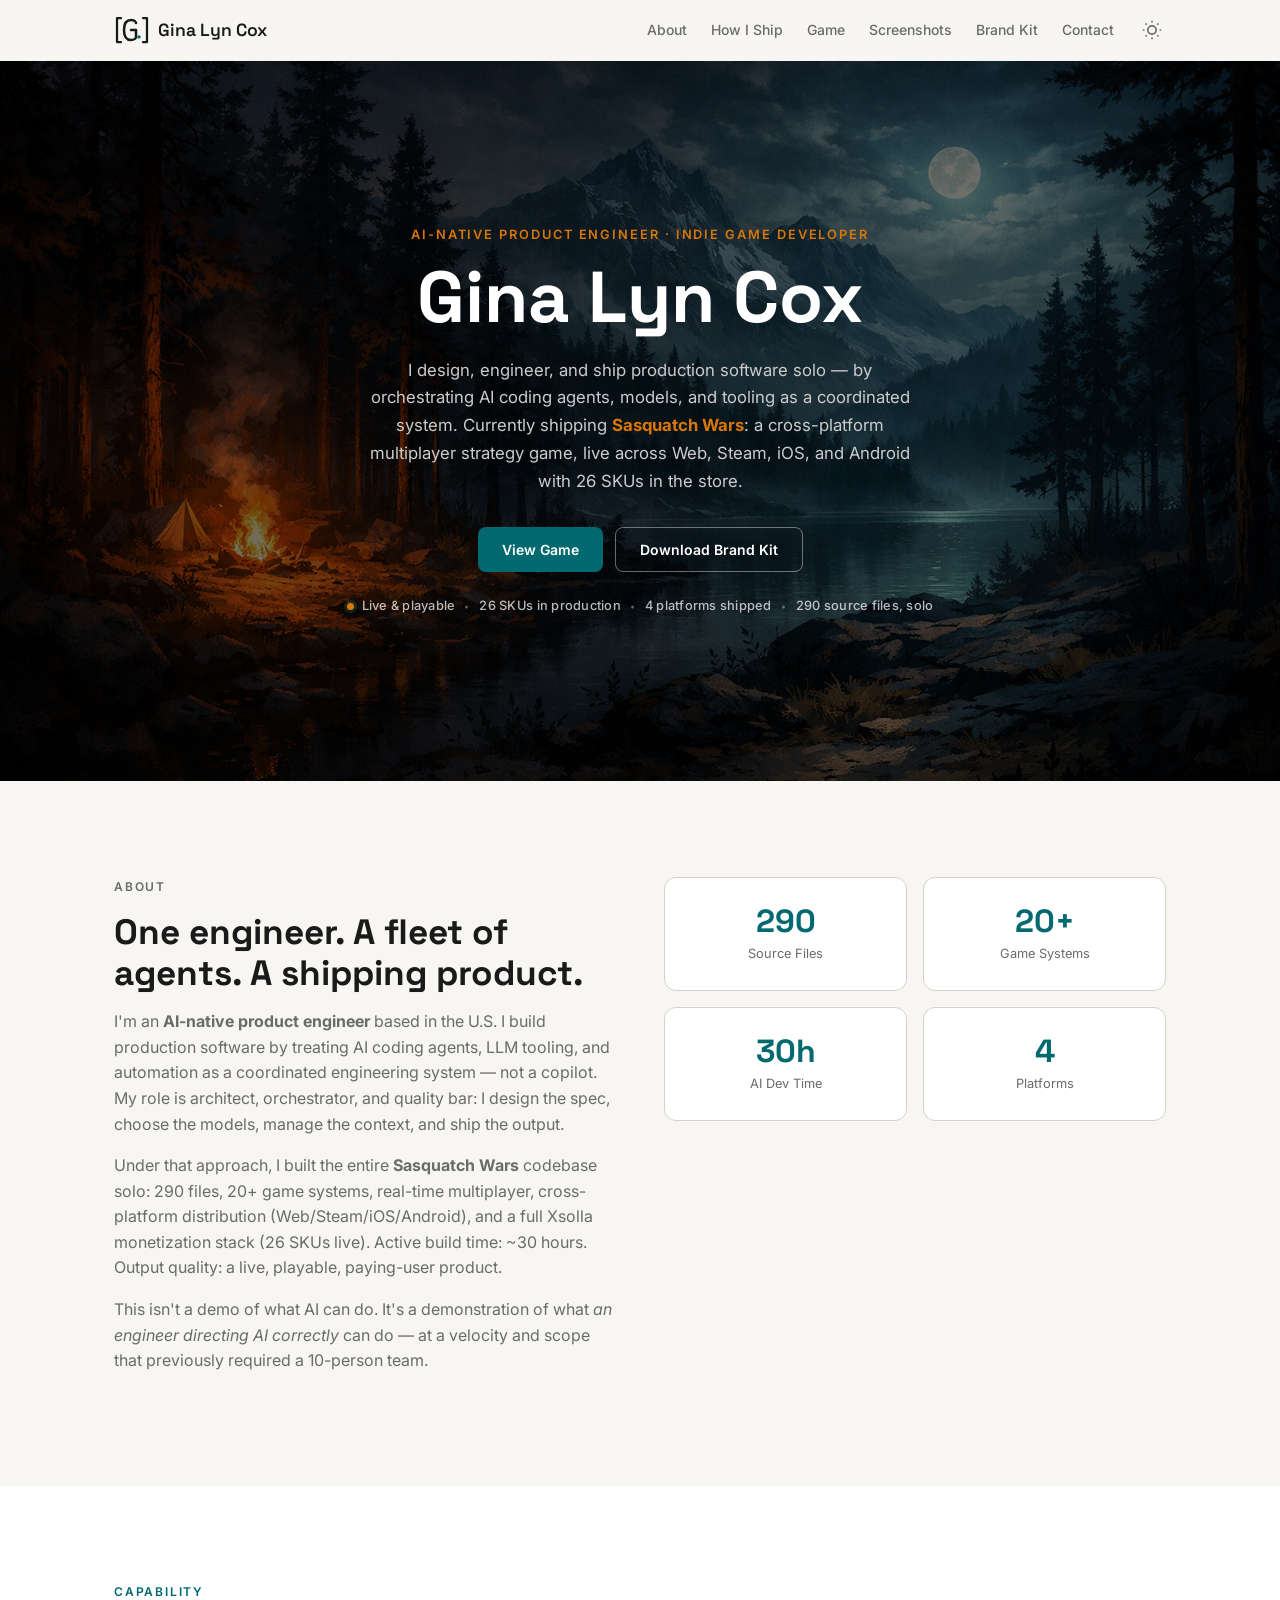
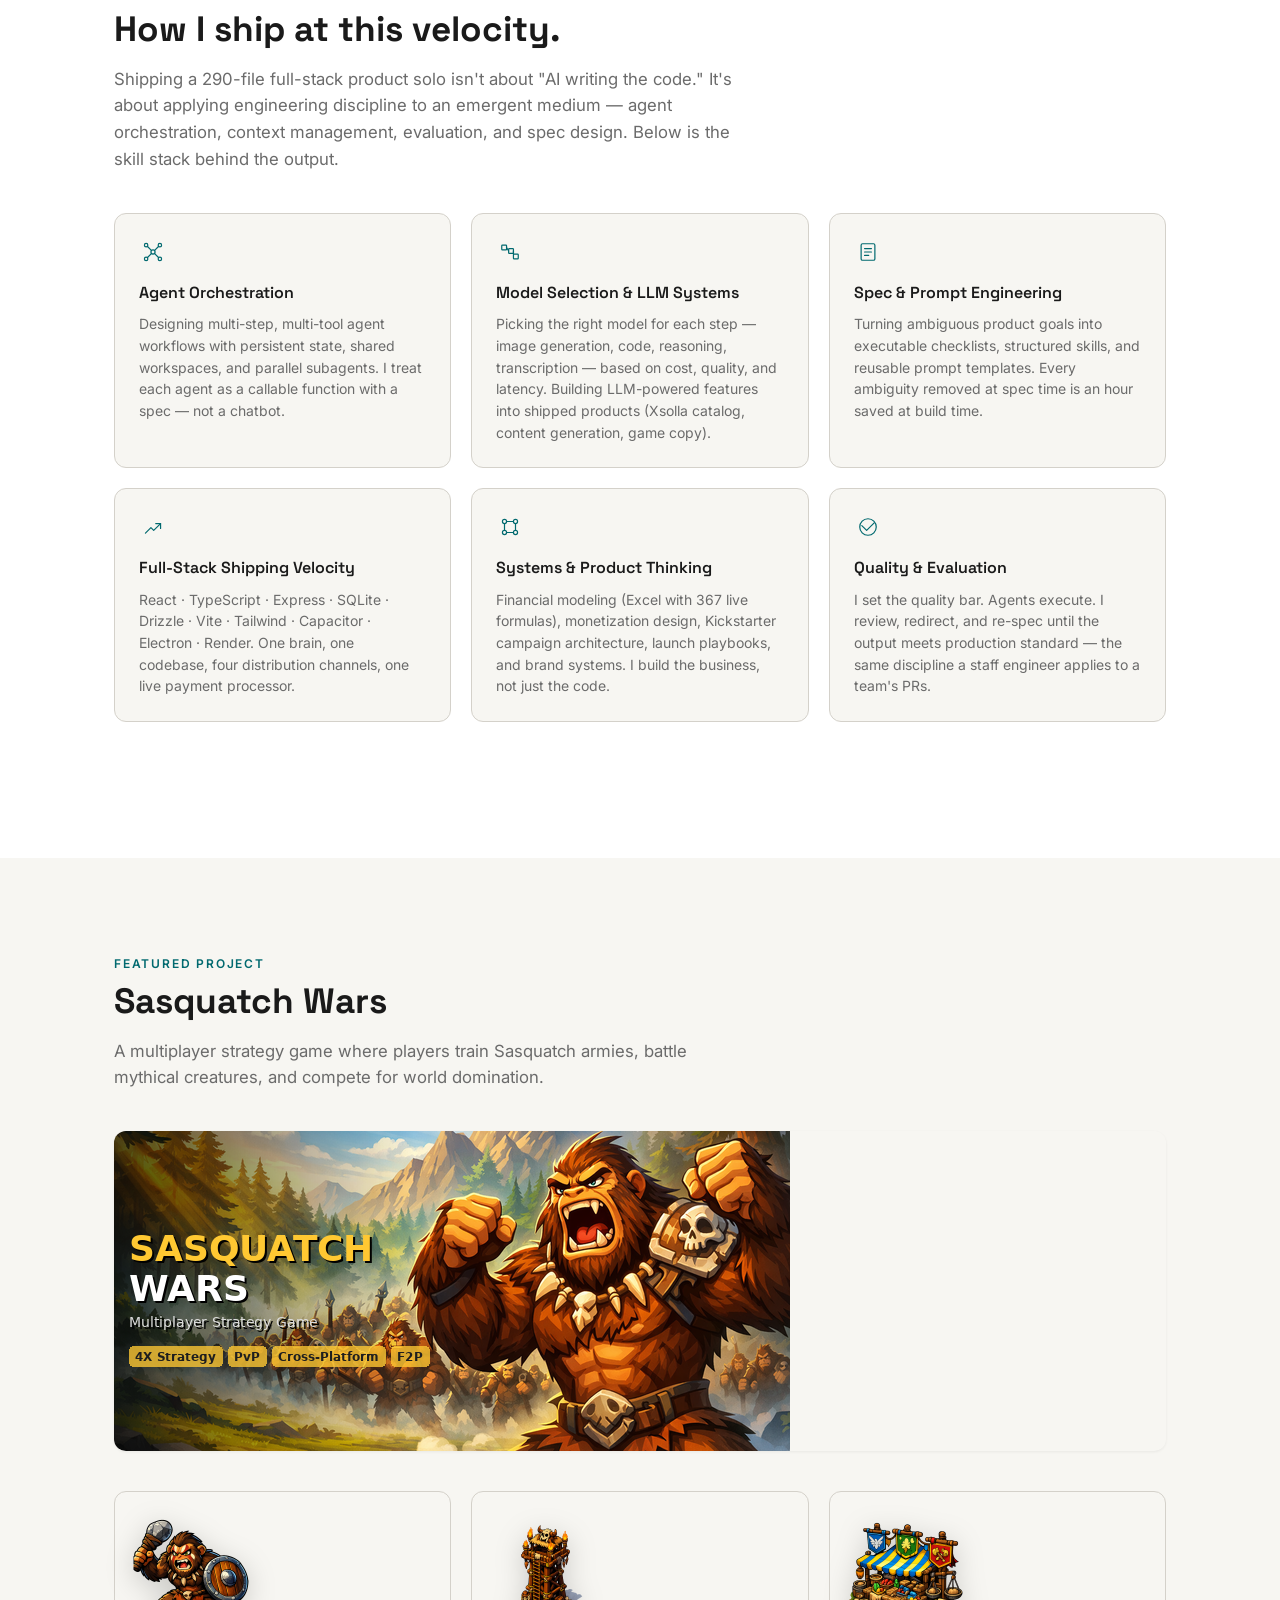
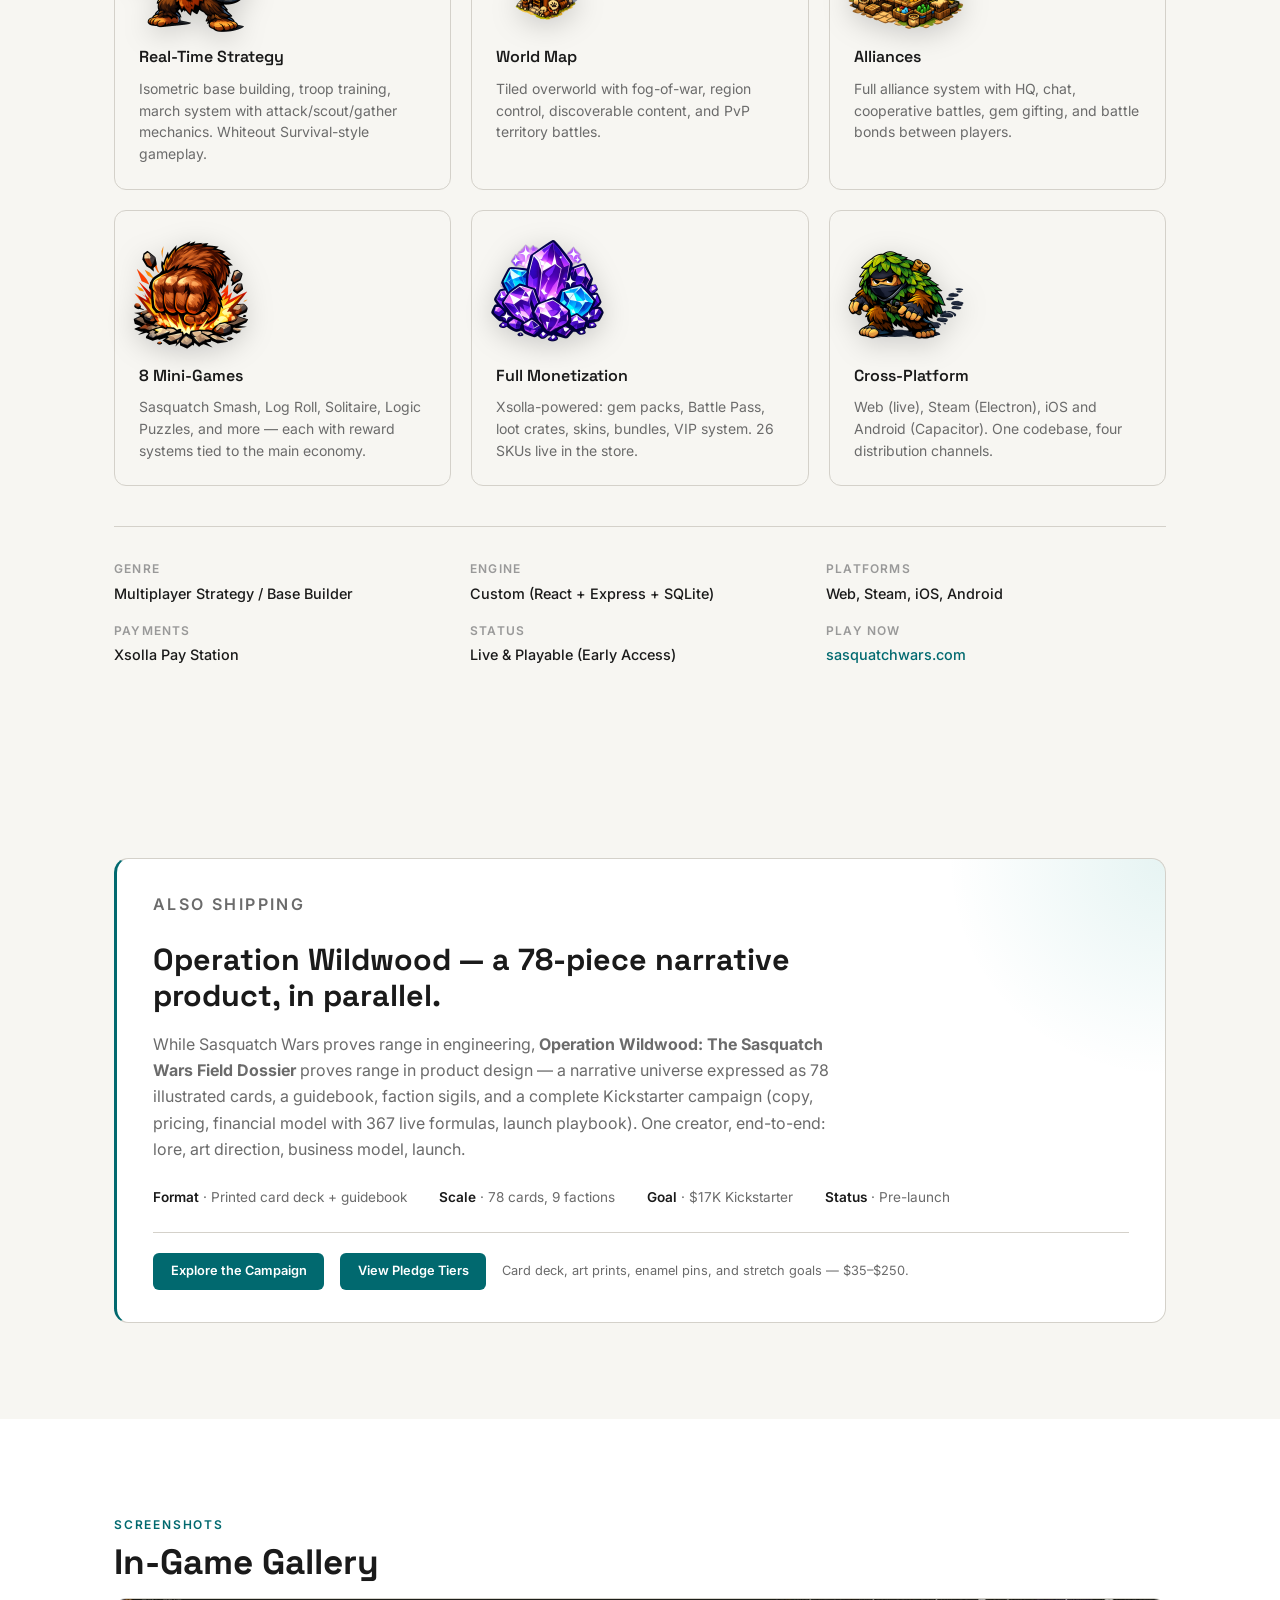
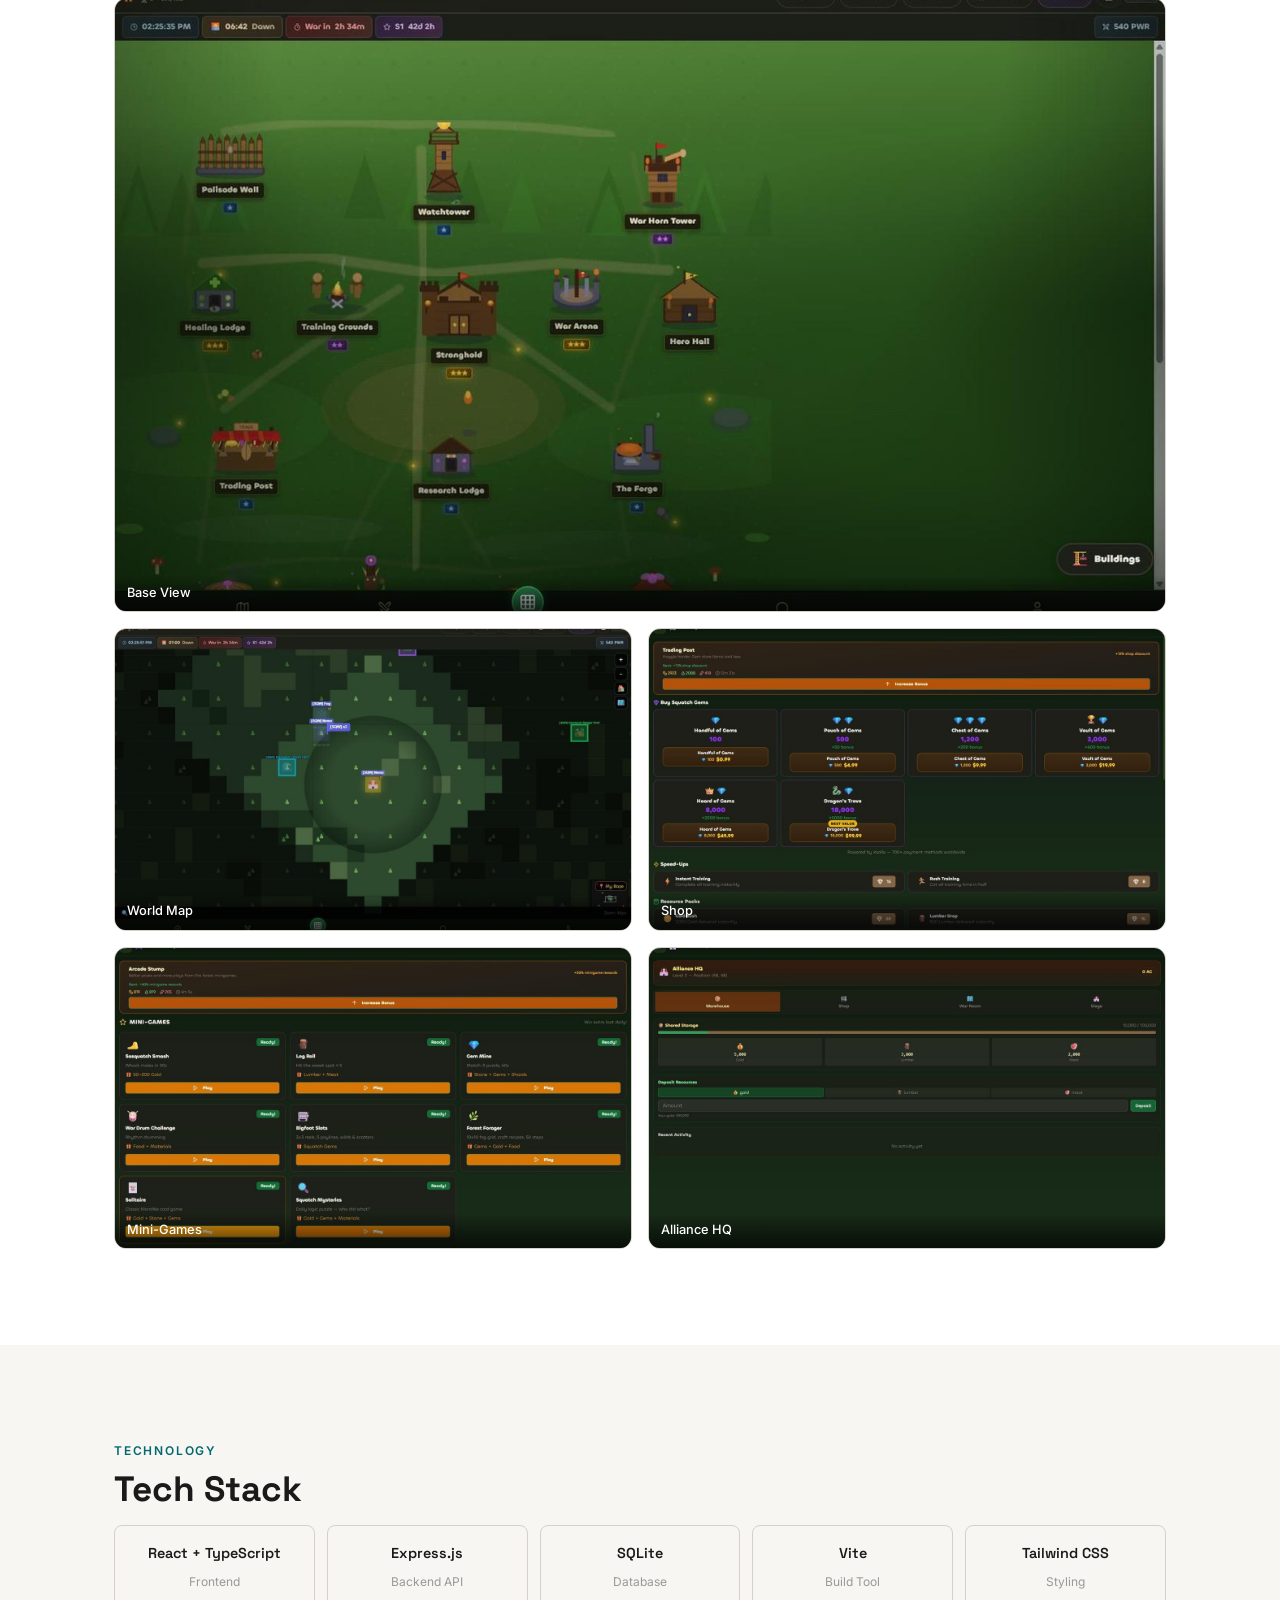
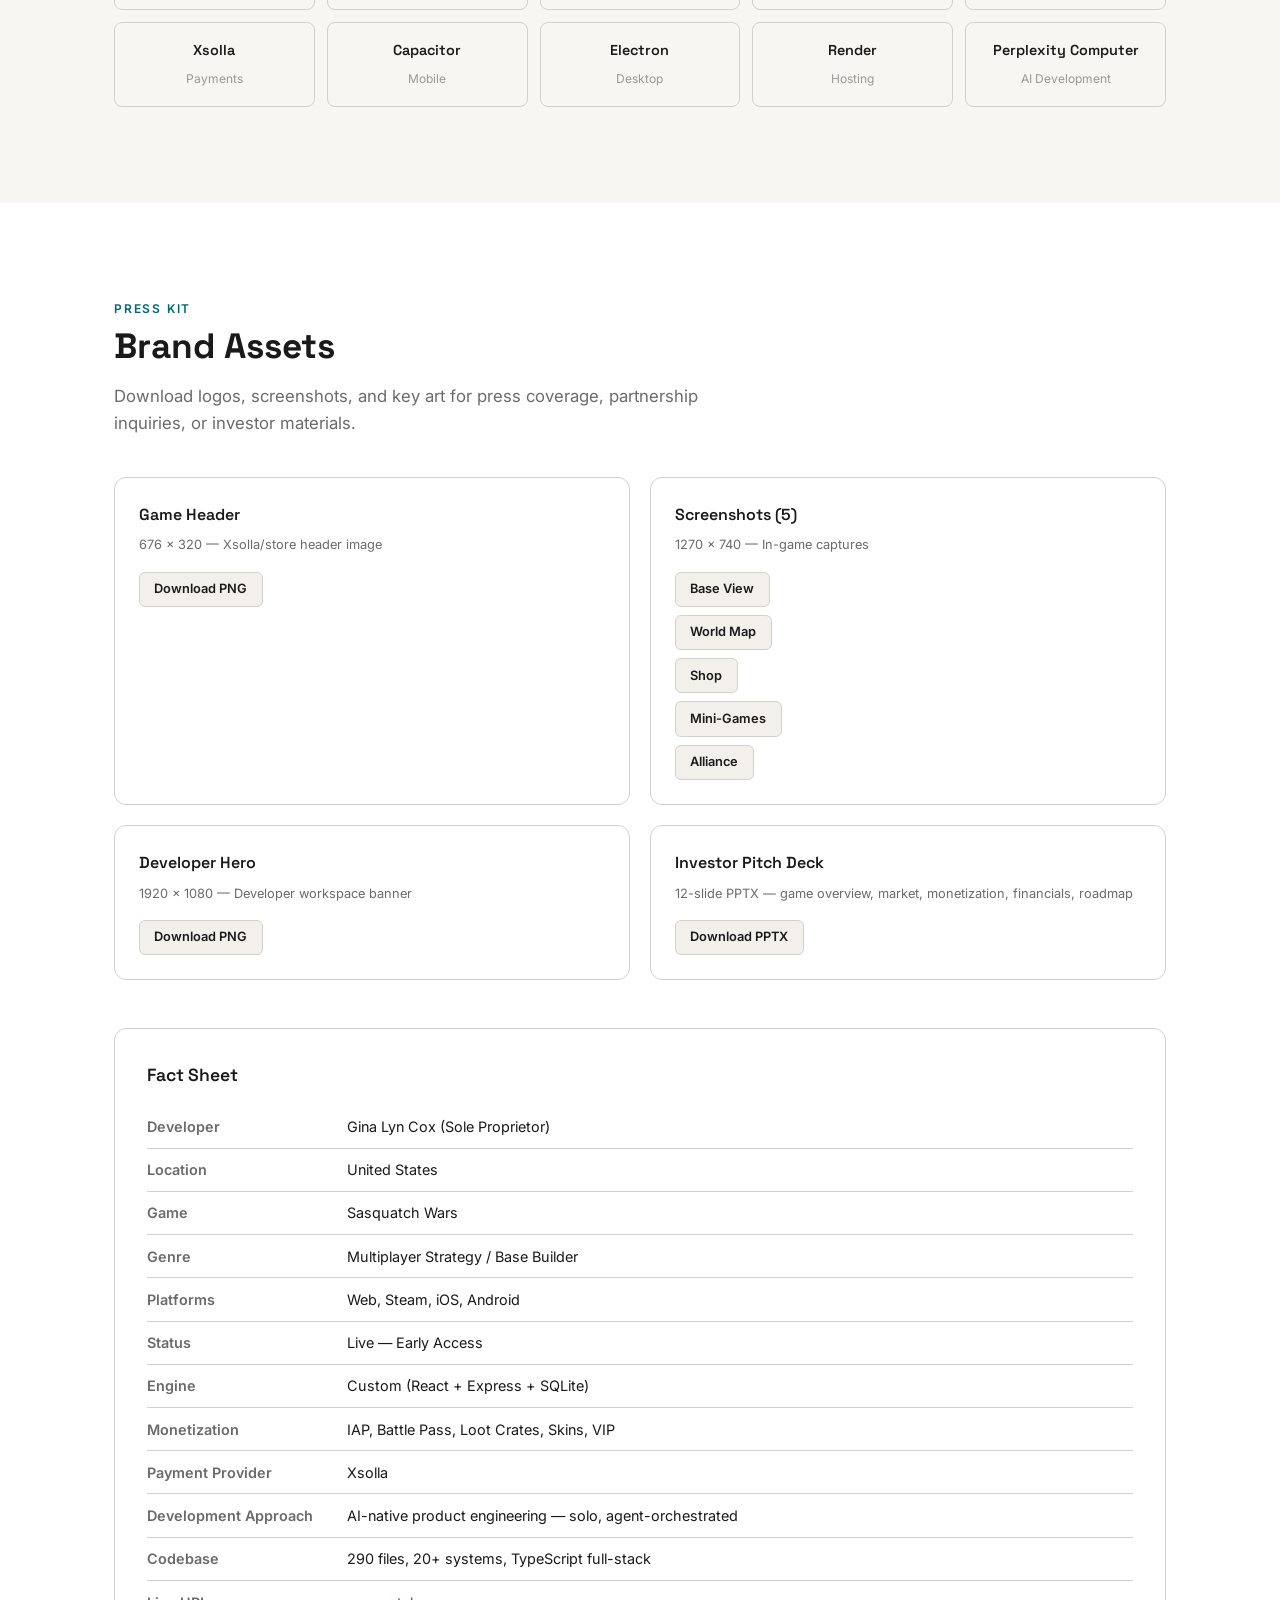
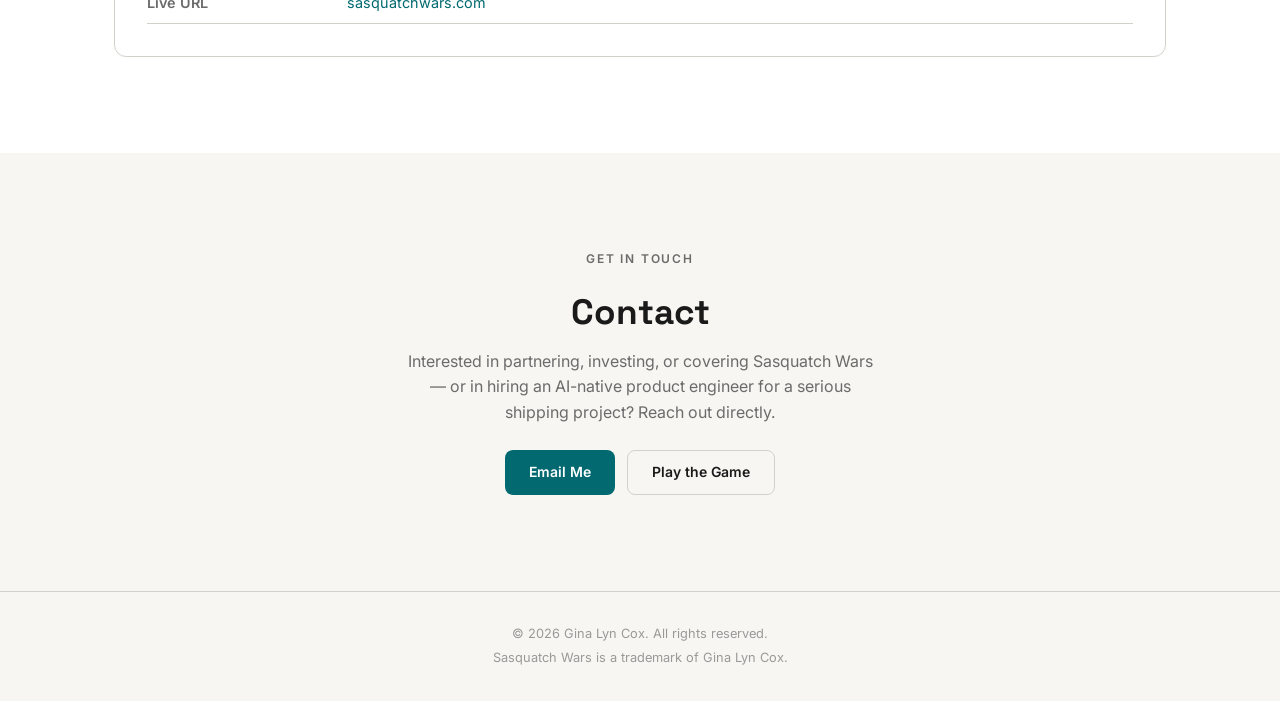
==== commit b35e1f64: "Fix domain: squatchwars.com -> sasquatchwars.com" ====
--- a/index.html
+++ b/index.html
@@ -263,7 +263,7 @@
         </div>
         <div class="meta-item">
           <span class="meta-label">Play Now</span>
-          <a href="https://squatchwars.com" target="_blank" rel="noopener">squatchwars.com</a>
+          <a href="https://sasquatchwars.com" target="_blank" rel="noopener">sasquatchwars.com</a>
         </div>
       </div>
     </div>
@@ -284,12 +284,13 @@
             <span><strong>Status</strong> · Pre-launch</span>
           </div>
           <div class="callout-actions">
-            <!-- TODO: Replace data-kickstarter-url with the real Kickstarter pre-launch URL once created. -->
-            <a href="mailto:gina.lyn.cox@gmail.com?subject=Notify%20me%20%E2%80%94%20Operation%20Wildwood%20Kickstarter&body=Please%20email%20me%20when%20the%20Operation%20Wildwood%20Kickstarter%20goes%20live."
-               class="btn btn-primary btn-sm"
+            <a href="/wildwood/" class="btn btn-primary btn-sm">Explore the Campaign</a>
+            <!-- TODO: Replace data-kickstarter-url with the Kickstarter pre-launch URL once created; the script below will auto-swap this button. -->
+            <a href="/wildwood/#rewards"
+               class="btn btn-outline btn-sm"
                id="wildwood-cta"
-               data-kickstarter-url="">Follow on Kickstarter</a>
-            <span class="callout-actions-note" id="wildwood-cta-note">Pre-launch page opening soon — email me to get notified.</span>
+               data-kickstarter-url="">View Pledge Tiers</a>
+            <span class="callout-actions-note" id="wildwood-cta-note">Card deck, art prints, enamel pins, and stretch goals — $35–$250.</span>
           </div>
         </div>
       </div>
@@ -426,7 +427,7 @@
           <tr><td>Payment Provider</td><td>Xsolla</td></tr>
           <tr><td>Development Approach</td><td>AI-native product engineering — solo, agent-orchestrated</td></tr>
           <tr><td>Codebase</td><td>290 files, 20+ systems, TypeScript full-stack</td></tr>
-          <tr><td>Live URL</td><td><a href="https://squatchwars.com" target="_blank">squatchwars.com</a></td></tr>
+          <tr><td>Live URL</td><td><a href="https://sasquatchwars.com" target="_blank">sasquatchwars.com</a></td></tr>
         </table>
       </div>
     </div>
@@ -440,7 +441,7 @@
       <p>Interested in partnering, investing, or covering Sasquatch Wars — or in hiring an AI-native product engineer for a serious shipping project? Reach out directly.</p>
       <div class="contact-links">
         <a href="mailto:gina.lyn.cox@gmail.com" class="btn btn-primary">Email Me</a>
-        <a href="https://squatchwars.com" target="_blank" class="btn btn-outline">Play the Game</a>
+        <a href="https://sasquatchwars.com" target="_blank" class="btn btn-outline">Play the Game</a>
       </div>
     </div>
   </section>
@@ -482,7 +483,8 @@
       });
     });
 
-    // Wildwood Kickstarter CTA: swap to the real URL when provided
+    // Wildwood Kickstarter CTA: swap View Pledge Tiers to the real Kickstarter
+    // pre-launch URL when provided via data-kickstarter-url on #wildwood-cta.
     (function () {
       const cta = document.getElementById('wildwood-cta');
       const note = document.getElementById('wildwood-cta-note');
@@ -492,7 +494,10 @@
         cta.setAttribute('href', url.trim());
         cta.setAttribute('target', '_blank');
         cta.setAttribute('rel', 'noopener');
-        if (note) note.textContent = 'Pre-launch page live — follow to get launch-day notified.';
+        cta.textContent = 'Follow on Kickstarter';
+        cta.classList.remove('btn-outline');
+        cta.classList.add('btn-primary');
+        if (note) note.textContent = 'Kickstarter pre-launch live — follow now for launch-day notification.';
       }
     })();
 
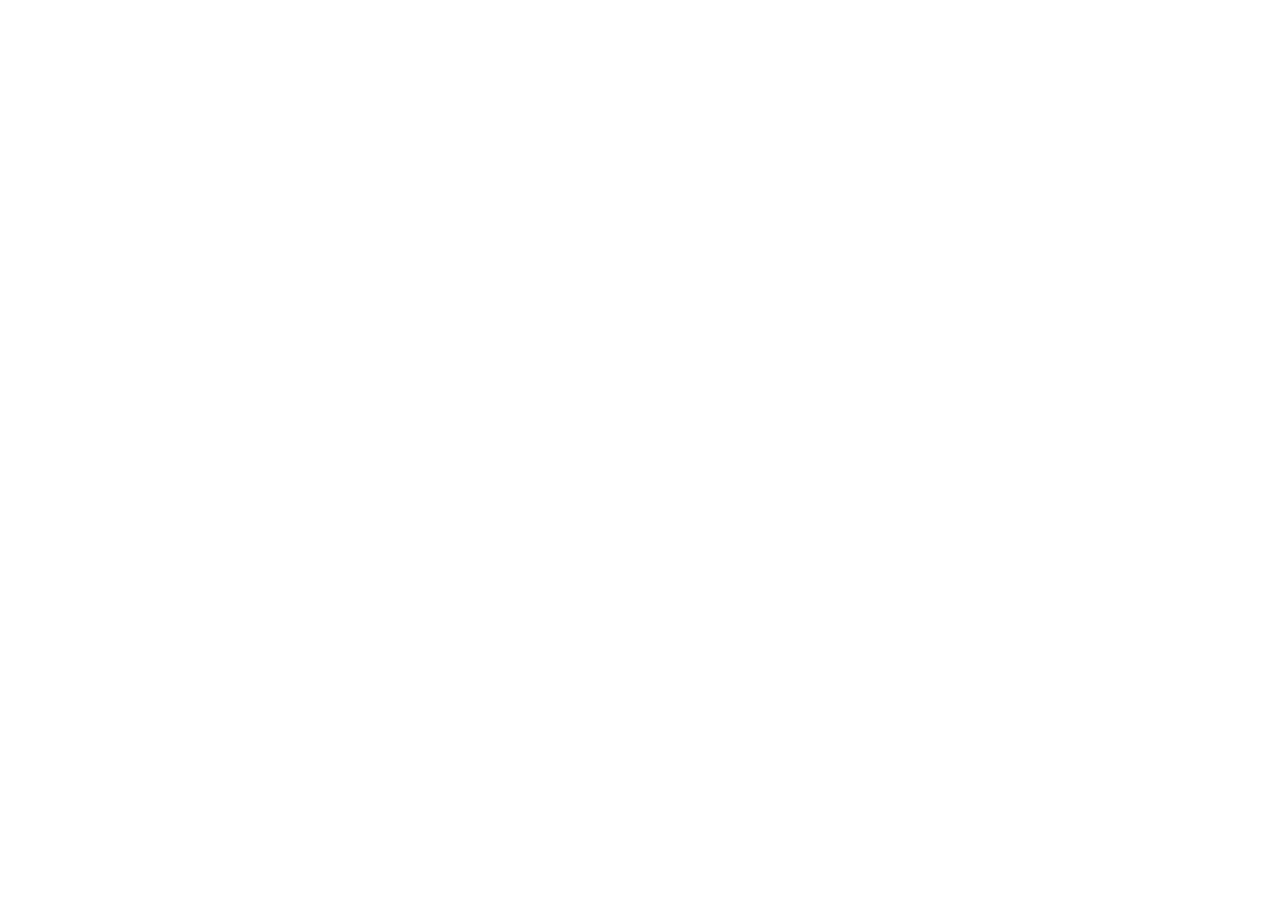
==== commit b5228a74: "Redirect ginalyncox.com → sasquatchwars.com/developer/ Consolidating portfolio presence under the Sa" ====
--- a/index.html
+++ b/index.html
@@ -1,515 +1,27 @@
 <!DOCTYPE html>
-<html lang="en" data-theme="dark">
+<html lang="en">
 <head>
-  <meta charset="UTF-8">
-  <meta name="viewport" content="width=device-width, initial-scale=1.0">
-  <title>Gina Lyn Cox — AI-Native Product Engineer · Indie Game Developer</title>
-  <meta name="description" content="AI-native product engineer and indie game developer. Shipping Sasquatch Wars — a cross-platform multiplayer strategy game with 290 source files and 26 live store SKUs — built solo through agentic engineering workflows. Press kit, brand assets, and game info.">
-  <link rel="canonical" href="https://ginalyncox.com/">
-  <meta property="og:title" content="Gina Lyn Cox — AI-Native Product Engineer · Indie Game Developer">
-  <meta property="og:description" content="Shipping production-grade software solo through agentic AI workflows. Currently: Sasquatch Wars — live, playable, monetized across 4 platforms.">
-  <meta property="og:image" content="https://ginalyncox.com/assets/hero.png">
-  <meta property="og:url" content="https://ginalyncox.com/">
-  <meta property="og:type" content="website">
-  <meta name="twitter:card" content="summary_large_image">
-  <meta name="twitter:title" content="Gina Lyn Cox — AI-Native Product Engineer · Indie Game Developer">
-  <meta name="twitter:description" content="Shipping production-grade software solo through agentic AI workflows.">
-  <meta name="twitter:image" content="https://ginalyncox.com/assets/hero.png">
-
-  <!-- Favicon: custom SVG, inline for zero-request load -->
-  <link rel="icon" type="image/svg+xml" href="data:image/svg+xml,%3Csvg xmlns='http://www.w3.org/2000/svg' viewBox='0 0 32 32'%3E%3Crect width='32' height='32' rx='7' fill='%230d9488'/%3E%3Cpath d='M10 9 L16 23 L22 9 M10 9 L22 9' stroke='white' stroke-width='2.5' stroke-linecap='round' stroke-linejoin='round' fill='none'/%3E%3Ccircle cx='16' cy='16' r='2' fill='white'/%3E%3C/svg%3E">
-
-  <!-- Structured data: Person schema for SEO -->
-  <script type="application/ld+json">
-  {
-    "@context": "https://schema.org",
-    "@type": "Person",
-    "name": "Gina Lyn Cox",
-    "url": "https://ginalyncox.com",
-    "jobTitle": "AI-Native Product Engineer",
-    "description": "Solo founder, engineer, and orchestrator. Ships production software by directing AI coding agents, models, and automation as a coordinated engineering system.",
-    "email": "mailto:gina.lyn.cox@gmail.com",
-    "address": { "@type": "PostalAddress", "addressCountry": "US" },
-    "knowsAbout": ["AI agent orchestration", "LLM systems", "Prompt engineering", "Full-stack development", "Indie game development", "Product engineering"],
-    "worksFor": { "@type": "Organization", "name": "Gina Lyn Cox (Sole Proprietor)" }
-  }
-  </script>
-  <link rel="preconnect" href="https://fonts.googleapis.com">
-  <link rel="preconnect" href="https://fonts.gstatic.com" crossorigin>
-  <link href="https://fonts.googleapis.com/css2?family=Space+Grotesk:wght@400;500;600;700&family=Inter:wght@400;500;600&display=swap" rel="stylesheet">
-  <link rel="stylesheet" href="style.css">
+  <meta charset="utf-8">
+  <title>Gina Lyn Cox — Redirecting</title>
+  <meta name="viewport" content="width=device-width, initial-scale=1">
+  <meta http-equiv="refresh" content="0; url=https://sasquatchwars.com/developer/">
+  <link rel="canonical" href="https://sasquatchwars.com/developer/">
+  <meta name="robots" content="noindex">
+  <script>window.location.replace("https://sasquatchwars.com/developer/");</script>
+  <style>
+    html,body{margin:0;padding:0;background:#0b0c0f;color:#e6e6e6;font:16px/1.5 -apple-system,BlinkMacSystemFont,"Segoe UI",Helvetica,Arial,sans-serif;}
+    .wrap{max-width:560px;margin:14vh auto;padding:2rem;text-align:center;}
+    h1{font-size:1.4rem;margin:0 0 1rem;letter-spacing:.01em;}
+    a{color:#d946a1;text-decoration:none;border-bottom:1px solid rgba(217,70,161,.4);}
+    a:hover{border-bottom-color:#d946a1;}
+    p{color:#9aa0a6;}
+  </style>
 </head>
 <body>
-
-  <!-- Header -->
-  <header class="header" id="header">
-    <div class="header-inner">
-      <a href="#" class="logo" aria-label="Gina Lyn Cox — home">
-        <svg width="36" height="36" viewBox="0 0 36 36" fill="none" aria-hidden="true">
-          <!-- Brackets hint at code; offset grid hints at systems thinking -->
-          <path d="M7 6 L3 6 L3 30 L7 30" stroke="currentColor" stroke-width="2.25" stroke-linecap="round" stroke-linejoin="round" fill="none"/>
-          <path d="M29 6 L33 6 L33 30 L29 30" stroke="currentColor" stroke-width="2.25" stroke-linecap="round" stroke-linejoin="round" fill="none"/>
-          <!-- G mark: open counter with a diagonal crossbar — distinctive, not a font glyph -->
-          <path d="M22 11 C22 9.5, 20 8, 17 8 C13 8, 10 11, 10 18 C10 25, 13 28, 17 28 C20 28, 22 26.5, 22 25 L22 18 L17 18" stroke="currentColor" stroke-width="2.5" stroke-linecap="round" stroke-linejoin="round" fill="none"/>
-          <!-- Accent dot: the "quality bar" -->
-          <circle cx="25" cy="25" r="1.75" fill="var(--color-primary)"/>
-        </svg>
-        <span>Gina Lyn Cox</span>
-      </a>
-      <nav class="nav">
-        <a href="#about">About</a>
-        <a href="#how">How I Ship</a>
-        <a href="#game">Game</a>
-        <a href="#screenshots">Screenshots</a>
-        <a href="#brand">Brand Kit</a>
-        <a href="#contact">Contact</a>
-      </nav>
-      <button class="theme-toggle" data-theme-toggle aria-label="Switch to light mode">
-        <svg width="20" height="20" viewBox="0 0 24 24" fill="none" stroke="currentColor" stroke-width="2"><circle cx="12" cy="12" r="5"/><path d="M12 1v2M12 21v2M4.22 4.22l1.42 1.42M18.36 18.36l1.42 1.42M1 12h2M21 12h2M4.22 19.78l1.42-1.42M18.36 5.64l1.42-1.42"/></svg>
-      </button>
-      <button class="mobile-menu-btn" aria-label="Toggle menu" onclick="document.querySelector('.nav').classList.toggle('nav--open')">
-        <svg width="24" height="24" viewBox="0 0 24 24" fill="none" stroke="currentColor" stroke-width="2"><path d="M3 12h18M3 6h18M3 18h18"/></svg>
-      </button>
-    </div>
-  </header>
-
-  <!-- Hero -->
-  <section class="hero">
-    <div class="hero-bg">
-      <img src="assets/hero.png" alt="Game development workspace" loading="eager">
-    </div>
-    <div class="hero-content">
-      <p class="hero-label">AI-Native Product Engineer · Indie Game Developer</p>
-      <h1>Gina Lyn Cox</h1>
-      <p class="hero-sub">I design, engineer, and ship production software solo — by orchestrating AI coding agents, models, and tooling as a coordinated system. Currently shipping <strong>Sasquatch Wars</strong>: a cross-platform multiplayer strategy game, live across Web, Steam, iOS, and Android with 26 SKUs in the store.</p>
-      <div class="hero-actions">
-        <a href="#game" class="btn btn-primary">View Game</a>
-        <a href="#brand" class="btn btn-outline">Download Brand Kit</a>
-      </div>
-      <ul class="hero-meta" aria-label="Shipping credentials">
-        <li><span class="hero-meta-dot" aria-hidden="true"></span>Live &amp; playable</li>
-        <li>26 SKUs in production</li>
-        <li>4 platforms shipped</li>
-        <li>290 source files, solo</li>
-      </ul>
-    </div>
-  </section>
-
-  <!-- About -->
-  <section class="section" id="about">
-    <div class="container">
-      <div class="section-grid">
-        <div>
-          <p class="section-label">About</p>
-          <h2>One engineer. A fleet of agents. A shipping product.</h2>
-          <p>I'm an <strong>AI-native product engineer</strong> based in the U.S. I build production software by treating AI coding agents, LLM tooling, and automation as a coordinated engineering system — not a copilot. My role is architect, orchestrator, and quality bar: I design the spec, choose the models, manage the context, and ship the output.</p>
-          <p>Under that approach, I built the entire <strong>Sasquatch Wars</strong> codebase solo: 290 files, 20+ game systems, real-time multiplayer, cross-platform distribution (Web/Steam/iOS/Android), and a full Xsolla monetization stack (26 SKUs live). Active build time: ~30 hours. Output quality: a live, playable, paying-user product.</p>
-          <p>This isn't a demo of what AI can do. It's a demonstration of what <em>an engineer directing AI correctly</em> can do — at a velocity and scope that previously required a 10-person team.</p>
-        </div>
-        <div class="stats-grid">
-          <div class="stat-card">
-            <span class="stat-number">290</span>
-            <span class="stat-label">Source Files</span>
-          </div>
-          <div class="stat-card">
-            <span class="stat-number">20+</span>
-            <span class="stat-label">Game Systems</span>
-          </div>
-          <div class="stat-card">
-            <span class="stat-number">30h</span>
-            <span class="stat-label">AI Dev Time</span>
-          </div>
-          <div class="stat-card">
-            <span class="stat-number">4</span>
-            <span class="stat-label">Platforms</span>
-          </div>
-        </div>
-      </div>
-    </div>
-  </section>
-
-  <!-- How I Ship -->
-  <section class="section section--alt" id="how">
-    <div class="container">
-      <div class="section-header">
-        <p class="section-label">Capability</p>
-        <h2>How I ship at this velocity.</h2>
-        <p class="section-intro">Shipping a 290-file full-stack product solo isn't about "AI writing the code." It's about applying engineering discipline to an emergent medium — agent orchestration, context management, evaluation, and spec design. Below is the skill stack behind the output.</p>
-      </div>
-
-      <div class="features-grid">
-        <div class="feature-card">
-          <div class="feature-icon feature-icon--svg" aria-hidden="true">
-            <svg viewBox="0 0 32 32" fill="none" stroke="currentColor" stroke-width="1.75" stroke-linecap="round" stroke-linejoin="round"><circle cx="16" cy="16" r="3"/><circle cx="6" cy="6" r="2.5"/><circle cx="26" cy="6" r="2.5"/><circle cx="6" cy="26" r="2.5"/><circle cx="26" cy="26" r="2.5"/><path d="M8 8 L14 14 M24 8 L18 14 M8 24 L14 18 M24 24 L18 18"/></svg>
-          </div>
-          <h3>Agent Orchestration</h3>
-          <p>Designing multi-step, multi-tool agent workflows with persistent state, shared workspaces, and parallel subagents. I treat each agent as a callable function with a spec — not a chatbot.</p>
-        </div>
-        <div class="feature-card">
-          <div class="feature-icon feature-icon--svg" aria-hidden="true">
-            <svg viewBox="0 0 32 32" fill="none" stroke="currentColor" stroke-width="1.75" stroke-linecap="round" stroke-linejoin="round"><rect x="4" y="6" width="7" height="7" rx="1"/><rect x="14" y="11" width="7" height="7" rx="1"/><rect x="21" y="19" width="7" height="7" rx="1"/><path d="M11 9.5 L14 14.5 M21 14.5 L21 19"/></svg>
-          </div>
-          <h3>Model Selection &amp; LLM Systems</h3>
-          <p>Picking the right model for each step — image generation, code, reasoning, transcription — based on cost, quality, and latency. Building LLM-powered features into shipped products (Xsolla catalog, content generation, game copy).</p>
-        </div>
-        <div class="feature-card">
-          <div class="feature-icon feature-icon--svg" aria-hidden="true">
-            <svg viewBox="0 0 32 32" fill="none" stroke="currentColor" stroke-width="1.75" stroke-linecap="round" stroke-linejoin="round"><rect x="6" y="4" width="20" height="24" rx="2"/><path d="M11 11 L21 11 M11 16 L21 16 M11 21 L17 21"/></svg>
-          </div>
-          <h3>Spec &amp; Prompt Engineering</h3>
-          <p>Turning ambiguous product goals into executable checklists, structured skills, and reusable prompt templates. Every ambiguity removed at spec time is an hour saved at build time.</p>
-        </div>
-        <div class="feature-card">
-          <div class="feature-icon feature-icon--svg" aria-hidden="true">
-            <svg viewBox="0 0 32 32" fill="none" stroke="currentColor" stroke-width="1.75" stroke-linecap="round" stroke-linejoin="round"><path d="M5 25 L13 17 L17 21 L27 11"/><path d="M20 11 L27 11 L27 18"/></svg>
-          </div>
-          <h3>Full-Stack Shipping Velocity</h3>
-          <p>React · TypeScript · Express · SQLite · Drizzle · Vite · Tailwind · Capacitor · Electron · Render. One brain, one codebase, four distribution channels, one live payment processor.</p>
-        </div>
-        <div class="feature-card">
-          <div class="feature-icon feature-icon--svg" aria-hidden="true">
-            <svg viewBox="0 0 32 32" fill="none" stroke="currentColor" stroke-width="1.75" stroke-linecap="round" stroke-linejoin="round"><circle cx="8" cy="8" r="3"/><circle cx="24" cy="8" r="3"/><circle cx="8" cy="24" r="3"/><circle cx="24" cy="24" r="3"/><path d="M8 11 L8 21 M24 11 L24 21 M11 8 L21 8 M11 24 L21 24"/></svg>
-          </div>
-          <h3>Systems &amp; Product Thinking</h3>
-          <p>Financial modeling (Excel with 367 live formulas), monetization design, Kickstarter campaign architecture, launch playbooks, and brand systems. I build the business, not just the code.</p>
-        </div>
-        <div class="feature-card">
-          <div class="feature-icon feature-icon--svg" aria-hidden="true">
-            <svg viewBox="0 0 32 32" fill="none" stroke="currentColor" stroke-width="1.75" stroke-linecap="round" stroke-linejoin="round"><path d="M7 14 L14 21 L25 10"/><circle cx="16" cy="16" r="12"/></svg>
-          </div>
-          <h3>Quality &amp; Evaluation</h3>
-          <p>I set the quality bar. Agents execute. I review, redirect, and re-spec until the output meets production standard — the same discipline a staff engineer applies to a team's PRs.</p>
-        </div>
-      </div>
-    </div>
-  </section>
-
-  <!-- Game -->
-  <section class="section" id="game">
-    <div class="container">
-      <p class="section-label">Featured Project</p>
-      <h2>Sasquatch Wars</h2>
-      <p class="section-intro">A multiplayer strategy game where players train Sasquatch armies, battle mythical creatures, and compete for world domination.</p>
-
-      <div class="game-header-img">
-        <img src="assets/game-header.png" alt="Sasquatch Wars header art" loading="lazy">
-      </div>
-
-      <div class="features-grid features-grid--game">
-        <div class="feature-card">
-          <div class="feature-icon feature-icon--art">
-            <img src="assets/game-icons/rts-warrior.png" alt="Sasquatch warrior" loading="lazy" width="120" height="120">
-          </div>
-          <h3>Real-Time Strategy</h3>
-          <p>Isometric base building, troop training, march system with attack/scout/gather mechanics. Whiteout Survival-style gameplay.</p>
-        </div>
-        <div class="feature-card">
-          <div class="feature-icon feature-icon--art">
-            <img src="assets/game-icons/worldmap-watchtower.png" alt="Watchtower overlooking the world map" loading="lazy" width="120" height="120">
-          </div>
-          <h3>World Map</h3>
-          <p>Tiled overworld with fog-of-war, region control, discoverable content, and PvP territory battles.</p>
-        </div>
-        <div class="feature-card">
-          <div class="feature-icon feature-icon--art">
-            <img src="assets/game-icons/alliance-market.png" alt="Alliance market with faction banners" loading="lazy" width="120" height="120">
-          </div>
-          <h3>Alliances</h3>
-          <p>Full alliance system with HQ, chat, cooperative battles, gem gifting, and battle bonds between players.</p>
-        </div>
-        <div class="feature-card">
-          <div class="feature-icon feature-icon--art">
-            <img src="assets/game-icons/minigames-smash.png" alt="Sasquatch Smash mini-game icon" loading="lazy" width="120" height="120">
-          </div>
-          <h3>8 Mini-Games</h3>
-          <p>Sasquatch Smash, Log Roll, Solitaire, Logic Puzzles, and more — each with reward systems tied to the main economy.</p>
-        </div>
-        <div class="feature-card">
-          <div class="feature-icon feature-icon--art">
-            <img src="assets/game-icons/monetization-gems.png" alt="Gem cluster representing in-game currency" loading="lazy" width="120" height="120">
-          </div>
-          <h3>Full Monetization</h3>
-          <p>Xsolla-powered: gem packs, Battle Pass, loot crates, skins, bundles, VIP system. 26 SKUs live in the store.</p>
-        </div>
-        <div class="feature-card">
-          <div class="feature-icon feature-icon--art">
-            <img src="assets/game-icons/crossplatform-scout.png" alt="Scout leaving tracks across platforms" loading="lazy" width="120" height="120">
-          </div>
-          <h3>Cross-Platform</h3>
-          <p>Web (live), Steam (Electron), iOS and Android (Capacitor). One codebase, four distribution channels.</p>
-        </div>
-      </div>
-
-      <div class="game-meta">
-        <div class="meta-item">
-          <span class="meta-label">Genre</span>
-          <span>Multiplayer Strategy / Base Builder</span>
-        </div>
-        <div class="meta-item">
-          <span class="meta-label">Engine</span>
-          <span>Custom (React + Express + SQLite)</span>
-        </div>
-        <div class="meta-item">
-          <span class="meta-label">Platforms</span>
-          <span>Web, Steam, iOS, Android</span>
-        </div>
-        <div class="meta-item">
-          <span class="meta-label">Payments</span>
-          <span>Xsolla Pay Station</span>
-        </div>
-        <div class="meta-item">
-          <span class="meta-label">Status</span>
-          <span>Live &amp; Playable (Early Access)</span>
-        </div>
-        <div class="meta-item">
-          <span class="meta-label">Play Now</span>
-          <a href="https://sasquatchwars.com" target="_blank" rel="noopener">sasquatchwars.com</a>
-        </div>
-      </div>
-    </div>
-  </section>
-
-  <!-- Also Shipping — Field Dossier callout -->
-  <section class="section" id="also-shipping" aria-label="Also shipping">
-    <div class="container">
-      <div class="callout">
-        <div class="callout-body">
-          <p class="section-label">Also Shipping</p>
-          <h2>Operation Wildwood — a 78-piece narrative product, in parallel.</h2>
-          <p>While Sasquatch Wars proves range in engineering, <strong>Operation Wildwood: The Sasquatch Wars Field Dossier</strong> proves range in product design — a narrative universe expressed as 78 illustrated cards, a guidebook, faction sigils, and a complete Kickstarter campaign (copy, pricing, financial model with 367 live formulas, launch playbook). One creator, end-to-end: lore, art direction, business model, launch.</p>
-          <div class="callout-meta">
-            <span><strong>Format</strong> · Printed card deck + guidebook</span>
-            <span><strong>Scale</strong> · 78 cards, 9 factions</span>
-            <span><strong>Goal</strong> · $17K Kickstarter</span>
-            <span><strong>Status</strong> · Pre-launch</span>
-          </div>
-          <div class="callout-actions">
-            <a href="/wildwood/" class="btn btn-primary btn-sm">Explore the Campaign</a>
-            <!-- TODO: Replace data-kickstarter-url with the Kickstarter pre-launch URL once created; the script below will auto-swap this button. -->
-            <a href="/wildwood/#rewards"
-               class="btn btn-outline btn-sm"
-               id="wildwood-cta"
-               data-kickstarter-url="">View Pledge Tiers</a>
-            <span class="callout-actions-note" id="wildwood-cta-note">Card deck, art prints, enamel pins, and stretch goals — $35–$250.</span>
-          </div>
-        </div>
-      </div>
-    </div>
-  </section>
-
-  <!-- Screenshots -->
-  <section class="section section--alt" id="screenshots">
-    <div class="container">
-      <p class="section-label">Screenshots</p>
-      <h2>In-Game Gallery</h2>
-      <div class="screenshot-grid">
-        <div class="screenshot-item screenshot-item--large">
-          <img src="assets/xsolla-screenshot-base.png" alt="Isometric base view with buildings" loading="lazy">
-          <span class="screenshot-caption">Base View</span>
-        </div>
-        <div class="screenshot-item">
-          <img src="assets/xsolla-screenshot-worldmap.png" alt="World map with fog of war" loading="lazy">
-          <span class="screenshot-caption">World Map</span>
-        </div>
-        <div class="screenshot-item">
-          <img src="assets/xsolla-screenshot-shop.png" alt="In-game shop with gem packs" loading="lazy">
-          <span class="screenshot-caption">Shop</span>
-        </div>
-        <div class="screenshot-item">
-          <img src="assets/xsolla-screenshot-minigames.png" alt="Mini-games hub" loading="lazy">
-          <span class="screenshot-caption">Mini-Games</span>
-        </div>
-        <div class="screenshot-item">
-          <img src="assets/xsolla-screenshot-alliance.png" alt="Alliance headquarters panel" loading="lazy">
-          <span class="screenshot-caption">Alliance HQ</span>
-        </div>
-      </div>
-    </div>
-  </section>
-
-  <!-- Tech Stack -->
-  <section class="section" id="tech">
-    <div class="container">
-      <p class="section-label">Technology</p>
-      <h2>Tech Stack</h2>
-      <div class="tech-grid">
-        <div class="tech-item">
-          <span class="tech-name">React + TypeScript</span>
-          <span class="tech-role">Frontend</span>
-        </div>
-        <div class="tech-item">
-          <span class="tech-name">Express.js</span>
-          <span class="tech-role">Backend API</span>
-        </div>
-        <div class="tech-item">
-          <span class="tech-name">SQLite</span>
-          <span class="tech-role">Database</span>
-        </div>
-        <div class="tech-item">
-          <span class="tech-name">Vite</span>
-          <span class="tech-role">Build Tool</span>
-        </div>
-        <div class="tech-item">
-          <span class="tech-name">Tailwind CSS</span>
-          <span class="tech-role">Styling</span>
-        </div>
-        <div class="tech-item">
-          <span class="tech-name">Xsolla</span>
-          <span class="tech-role">Payments</span>
-        </div>
-        <div class="tech-item">
-          <span class="tech-name">Capacitor</span>
-          <span class="tech-role">Mobile</span>
-        </div>
-        <div class="tech-item">
-          <span class="tech-name">Electron</span>
-          <span class="tech-role">Desktop</span>
-        </div>
-        <div class="tech-item">
-          <span class="tech-name">Render</span>
-          <span class="tech-role">Hosting</span>
-        </div>
-        <div class="tech-item">
-          <span class="tech-name">Perplexity Computer</span>
-          <span class="tech-role">AI Development</span>
-        </div>
-      </div>
-    </div>
-  </section>
-
-  <!-- Brand Kit -->
-  <section class="section section--alt" id="brand">
-    <div class="container">
-      <div class="section-header">
-        <p class="section-label">Press Kit</p>
-        <h2>Brand Assets</h2>
-        <p class="section-intro">Download logos, screenshots, and key art for press coverage, partnership inquiries, or investor materials.</p>
-      </div>
-
-      <div class="brand-grid">
-        <div class="brand-card">
-          <h3>Game Header</h3>
-          <p>676 x 320 — Xsolla/store header image</p>
-          <a href="assets/game-header.png" download class="btn btn-sm">Download PNG</a>
-        </div>
-        <div class="brand-card">
-          <h3>Screenshots (5)</h3>
-          <p>1270 x 740 — In-game captures</p>
-          <a href="assets/xsolla-screenshot-base.png" download class="btn btn-sm">Base View</a>
-          <a href="assets/xsolla-screenshot-worldmap.png" download class="btn btn-sm">World Map</a>
-          <a href="assets/xsolla-screenshot-shop.png" download class="btn btn-sm">Shop</a>
-          <a href="assets/xsolla-screenshot-minigames.png" download class="btn btn-sm">Mini-Games</a>
-          <a href="assets/xsolla-screenshot-alliance.png" download class="btn btn-sm">Alliance</a>
-        </div>
-        <div class="brand-card">
-          <h3>Developer Hero</h3>
-          <p>1920 x 1080 — Developer workspace banner</p>
-          <a href="assets/hero.png" download class="btn btn-sm">Download PNG</a>
-        </div>
-        <div class="brand-card brand-card--highlight">
-          <h3>Investor Pitch Deck</h3>
-          <p>12-slide PPTX — game overview, market, monetization, financials, roadmap</p>
-          <a href="assets/sasquatch-wars-pitch-deck.pptx" download class="btn btn-sm">Download PPTX</a>
-        </div>
-      </div>
-
-      <div class="fact-sheet">
-        <h3>Fact Sheet</h3>
-        <table>
-          <tr><td>Developer</td><td>Gina Lyn Cox (Sole Proprietor)</td></tr>
-          <tr><td>Location</td><td>United States</td></tr>
-          <tr><td>Game</td><td>Sasquatch Wars</td></tr>
-          <tr><td>Genre</td><td>Multiplayer Strategy / Base Builder</td></tr>
-          <tr><td>Platforms</td><td>Web, Steam, iOS, Android</td></tr>
-          <tr><td>Status</td><td>Live — Early Access</td></tr>
-          <tr><td>Engine</td><td>Custom (React + Express + SQLite)</td></tr>
-          <tr><td>Monetization</td><td>IAP, Battle Pass, Loot Crates, Skins, VIP</td></tr>
-          <tr><td>Payment Provider</td><td>Xsolla</td></tr>
-          <tr><td>Development Approach</td><td>AI-native product engineering — solo, agent-orchestrated</td></tr>
-          <tr><td>Codebase</td><td>290 files, 20+ systems, TypeScript full-stack</td></tr>
-          <tr><td>Live URL</td><td><a href="https://sasquatchwars.com" target="_blank">sasquatchwars.com</a></td></tr>
-        </table>
-      </div>
-    </div>
-  </section>
-
-  <!-- Contact -->
-  <section class="section" id="contact">
-    <div class="container contact-section">
-      <p class="section-label">Get In Touch</p>
-      <h2>Contact</h2>
-      <p>Interested in partnering, investing, or covering Sasquatch Wars — or in hiring an AI-native product engineer for a serious shipping project? Reach out directly.</p>
-      <div class="contact-links">
-        <a href="mailto:gina.lyn.cox@gmail.com" class="btn btn-primary">Email Me</a>
-        <a href="https://sasquatchwars.com" target="_blank" class="btn btn-outline">Play the Game</a>
-      </div>
-    </div>
-  </section>
-
-  <!-- Footer -->
-  <footer class="footer">
-    <div class="container footer-inner">
-      <p>&copy; 2026 Gina Lyn Cox. All rights reserved.</p>
-      <p class="footer-sub">Sasquatch Wars is a trademark of Gina Lyn Cox.</p>
-    </div>
-  </footer>
-
-  <script>
-    // Theme toggle
-    (function () {
-      const t = document.querySelector('[data-theme-toggle]'),
-        r = document.documentElement;
-      let d = matchMedia('(prefers-color-scheme:dark)').matches ? 'dark' : 'light';
-      r.setAttribute('data-theme', d);
-      t && t.addEventListener('click', () => {
-        d = d === 'dark' ? 'light' : 'dark';
-        r.setAttribute('data-theme', d);
-        t.setAttribute('aria-label', 'Switch to ' + (d === 'dark' ? 'light' : 'dark') + ' mode');
-        t.innerHTML = d === 'dark'
-          ? '<svg width="20" height="20" viewBox="0 0 24 24" fill="none" stroke="currentColor" stroke-width="2"><circle cx="12" cy="12" r="5"/><path d="M12 1v2M12 21v2M4.22 4.22l1.42 1.42M18.36 18.36l1.42 1.42M1 12h2M21 12h2M4.22 19.78l1.42-1.42M18.36 5.64l1.42-1.42"/></svg>'
-          : '<svg width="20" height="20" viewBox="0 0 24 24" fill="none" stroke="currentColor" stroke-width="2"><path d="M21 12.79A9 9 0 1 1 11.21 3 7 7 0 0 0 21 12.79z"/></svg>';
-      });
-    })();
-
-    // Smooth scroll for nav links
-    document.querySelectorAll('a[href^="#"]').forEach(a => {
-      a.addEventListener('click', e => {
-        e.preventDefault();
-        const target = document.querySelector(a.getAttribute('href'));
-        if (target) {
-          target.scrollIntoView({ behavior: 'smooth' });
-          document.querySelector('.nav').classList.remove('nav--open');
-        }
-      });
-    });
-
-    // Wildwood Kickstarter CTA: swap View Pledge Tiers to the real Kickstarter
-    // pre-launch URL when provided via data-kickstarter-url on #wildwood-cta.
-    (function () {
-      const cta = document.getElementById('wildwood-cta');
-      const note = document.getElementById('wildwood-cta-note');
-      if (!cta) return;
-      const url = cta.getAttribute('data-kickstarter-url');
-      if (url && url.trim()) {
-        cta.setAttribute('href', url.trim());
-        cta.setAttribute('target', '_blank');
-        cta.setAttribute('rel', 'noopener');
-        cta.textContent = 'Follow on Kickstarter';
-        cta.classList.remove('btn-outline');
-        cta.classList.add('btn-primary');
-        if (note) note.textContent = 'Kickstarter pre-launch live — follow now for launch-day notification.';
-      }
-    })();
-
-    // Header scroll effect
-    let lastScroll = 0;
-    window.addEventListener('scroll', () => {
-      const header = document.getElementById('header');
-      const scroll = window.scrollY;
-      header.classList.toggle('header--scrolled', scroll > 50);
-      header.classList.toggle('header--hidden', scroll > 300 && scroll > lastScroll);
-      lastScroll = scroll;
-    });
-  </script>
+  <div class="wrap">
+    <h1>Gina Lyn Cox · Indie Game Developer</h1>
+    <p>This portfolio has moved to <a href="https://sasquatchwars.com/developer/">sasquatchwars.com/developer</a>.</p>
+    <p>Redirecting you now…</p>
+  </div>
 </body>
 </html>
